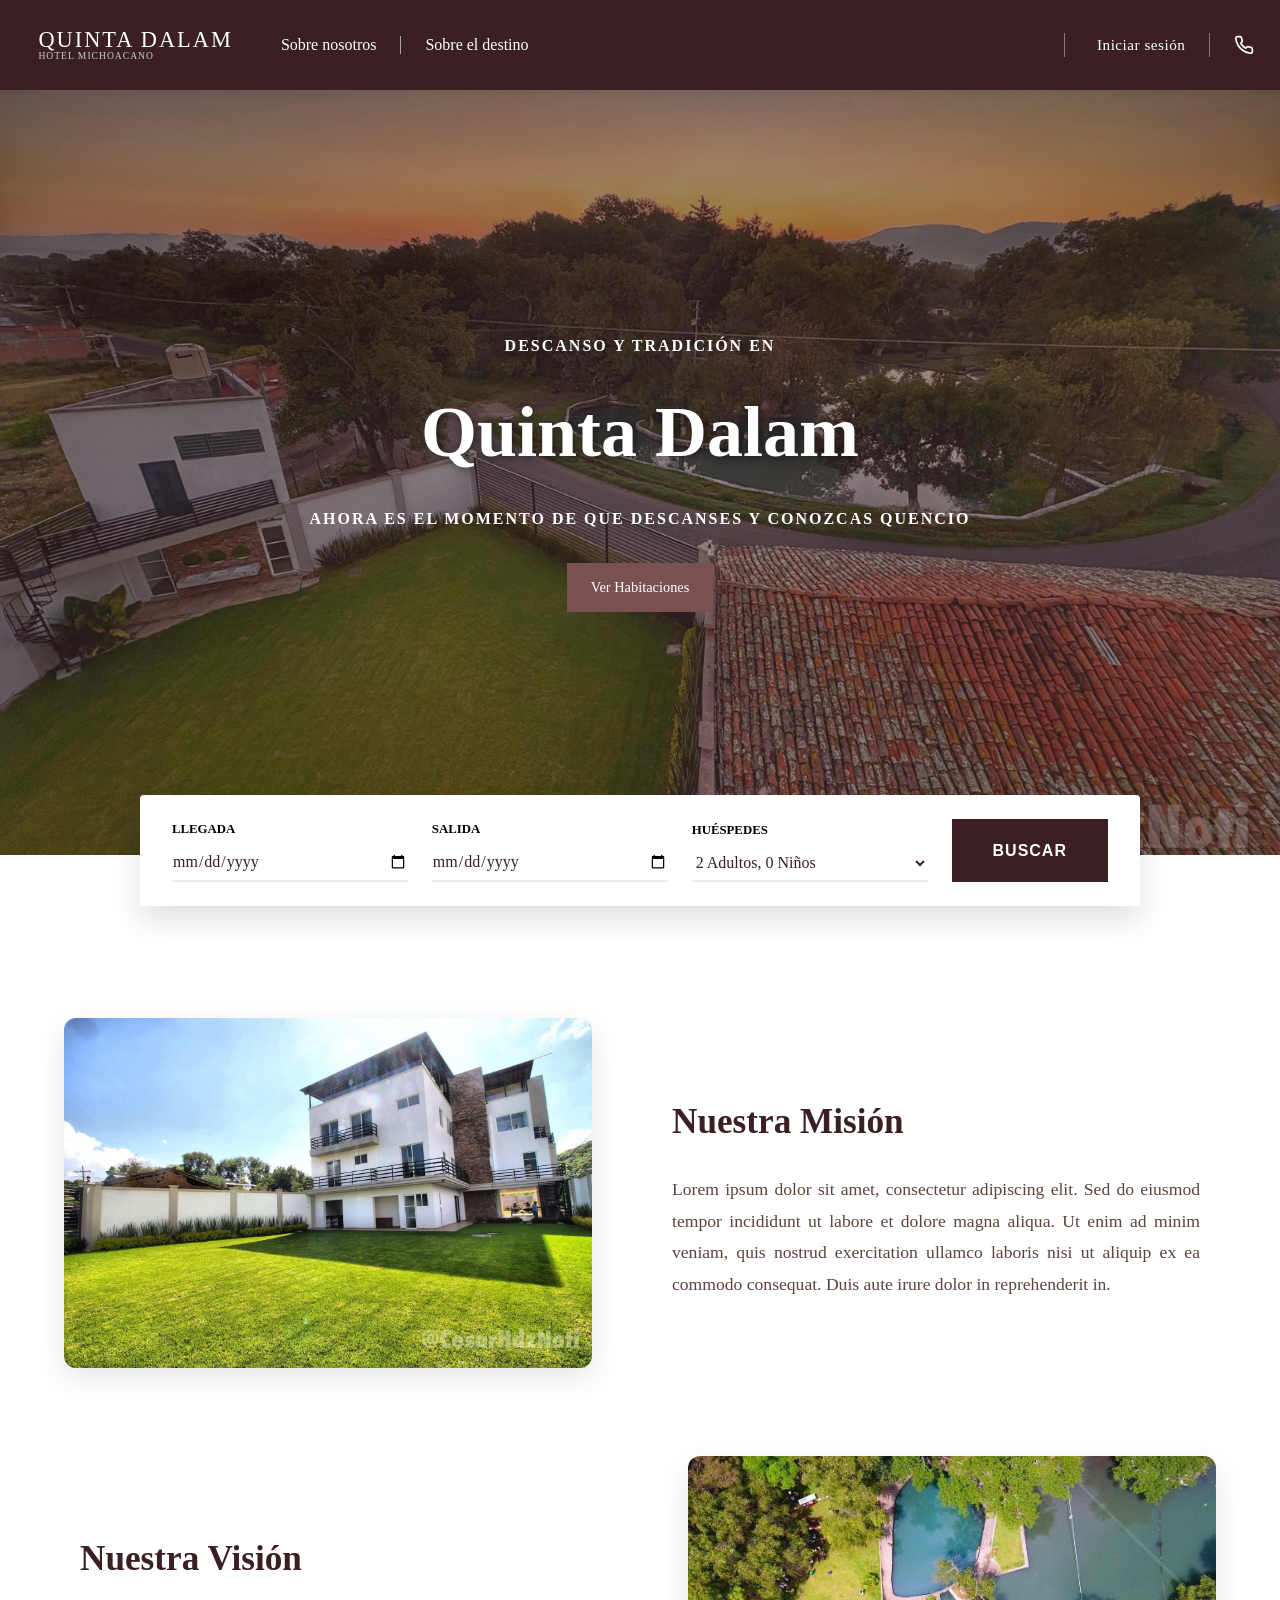
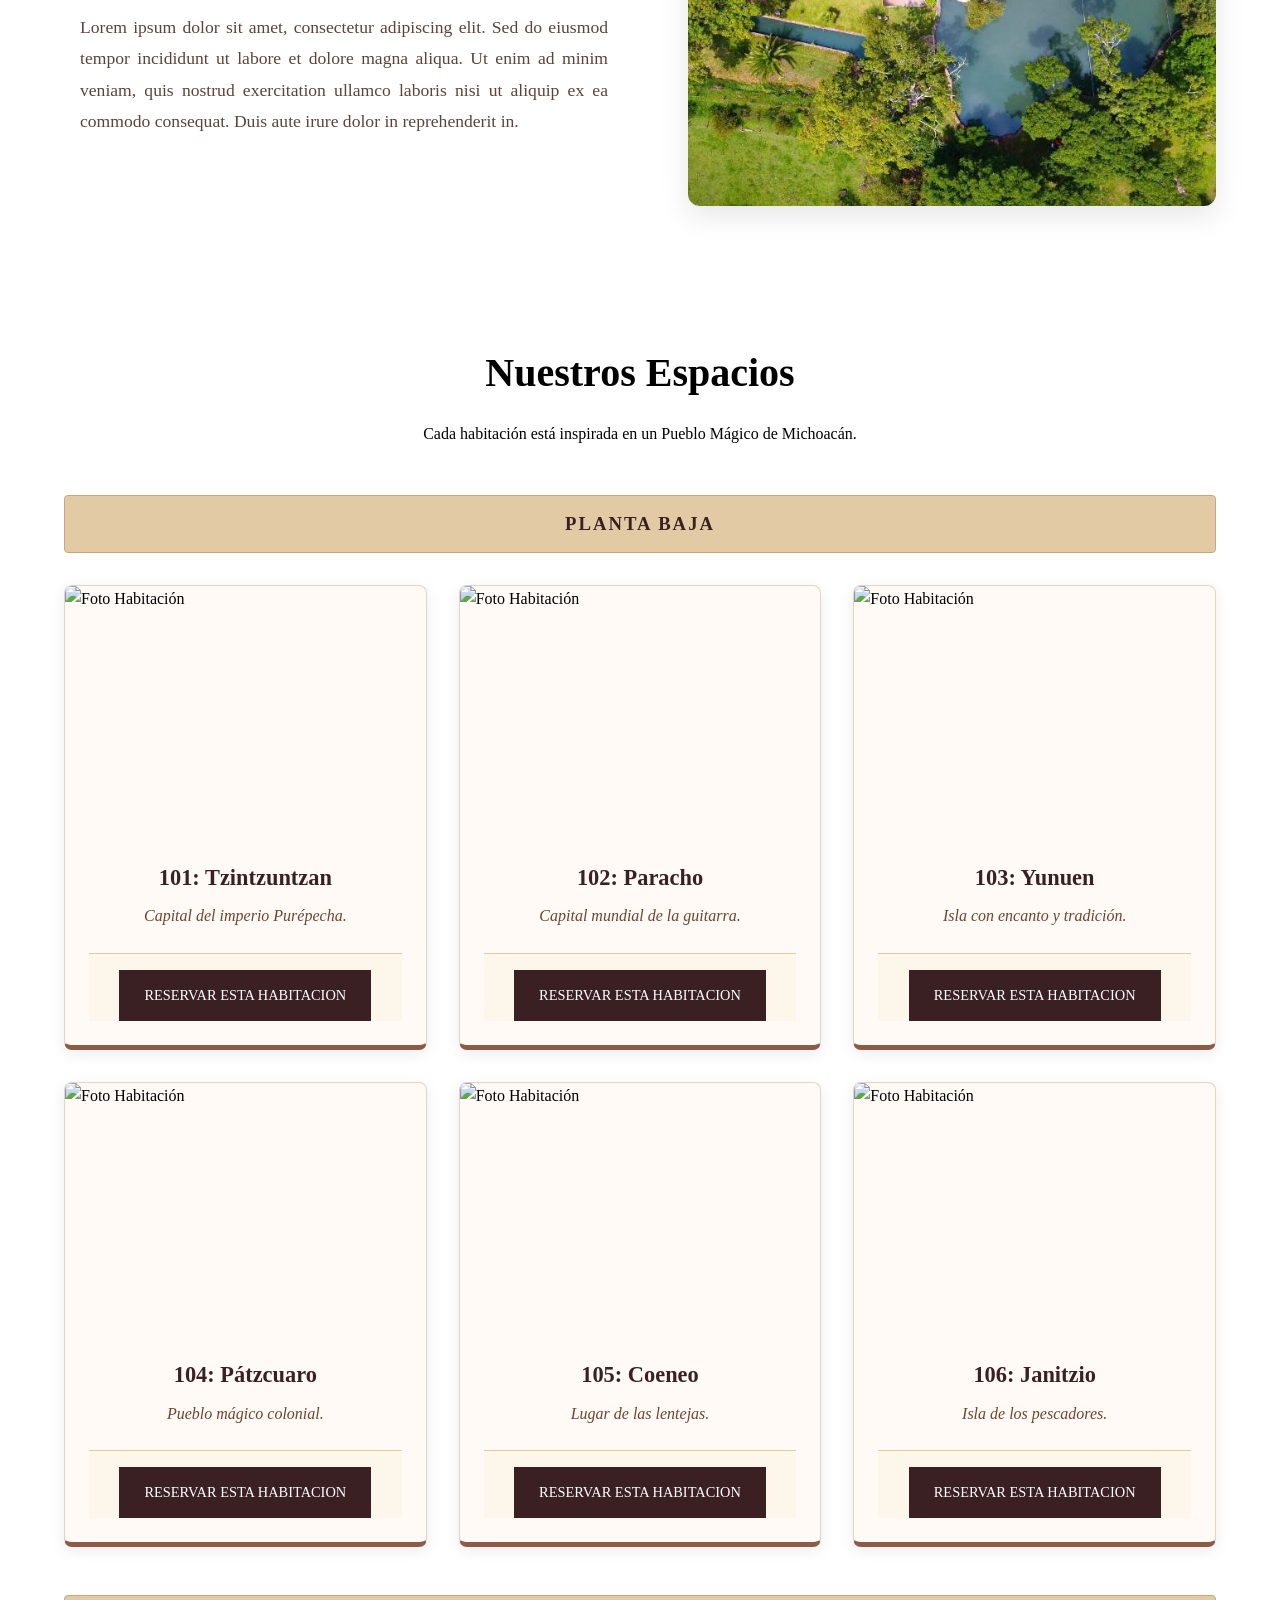
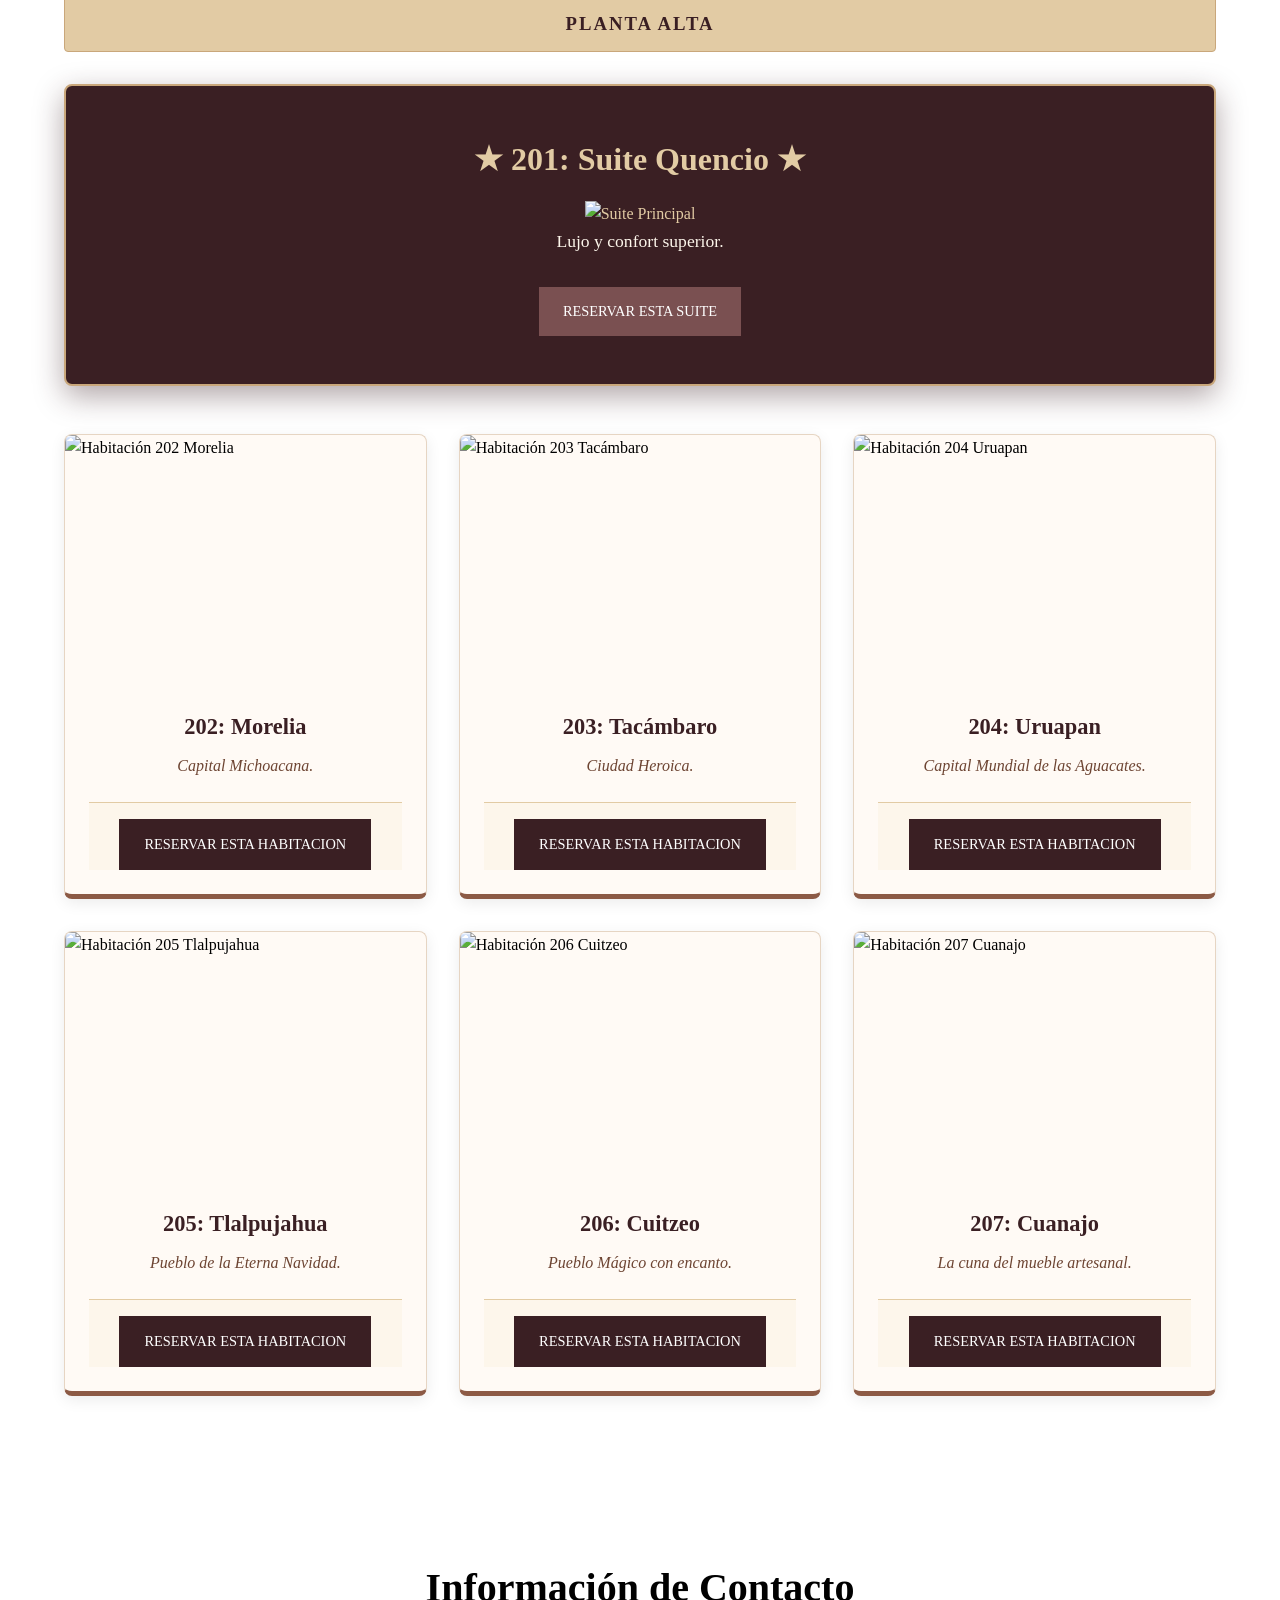
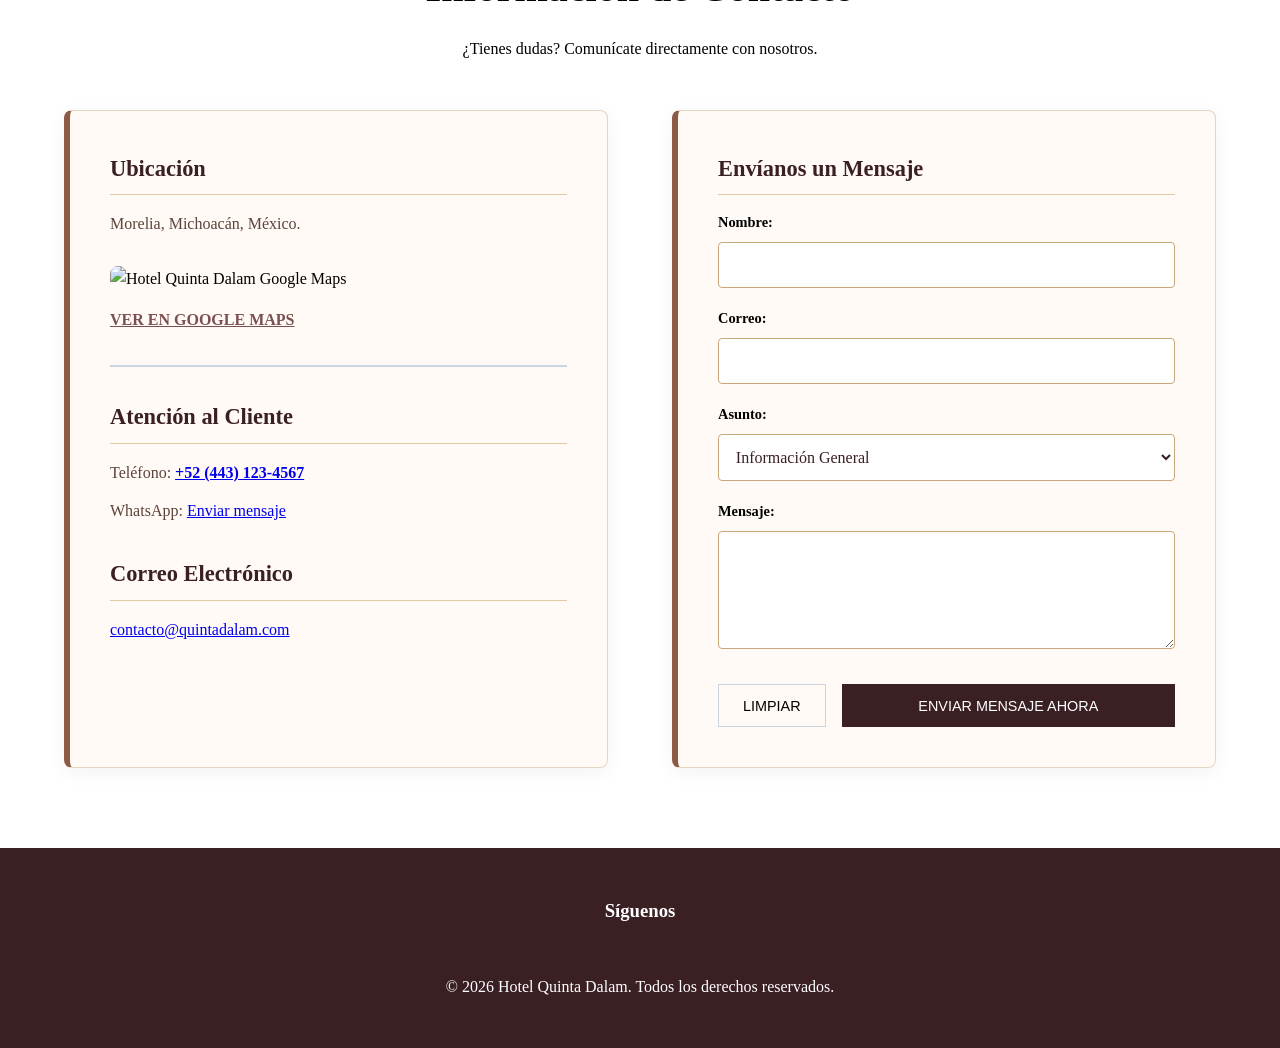
==== index.html @ 3daa8f9a "Push nueva estrucutura para la entrega" ====
<!DOCTYPE html>
<html lang="es">

<head>
    <meta charset="UTF-8">
    <meta name="viewport" content="width=device-width, initial-scale=1.0">
    <script src="https://kit.fontawesome.com/aab6fd71ad.js" crossorigin="anonymous"></script>
    <meta name="description"
        content="Hotel Quinta Dalam - La esencia de Michoacán. Hospédate en habitaciones inspiradas en los Pueblos Mágicos de Michoacán.">
    <title>Hotel Quinta Dalam - Reserva para conocer todo Michoacán en Quencio</title>
    <link rel="icon" href="icons/hotel-solid.png" type="image/png">
    <!-- Arquitectura CSS combinada -->
    <link rel="stylesheet" href="styles/index-styles.css">
</head>

<body>

    <header class="header-nav">
        <nav class="navbar navbar-container navbar-wide">

            <div class="navbar-left">

                <a href="#inicio" class="navbar-brand">
                    <i class="fa-solid fa-hotel"></i>
                    <div class="brand-text-wrapper">
                        <span class="brand-title">QUINTA DALAM</span>
                        <span class="brand-subtitle">HOTEL MICHOACANO</span>
                    </div>
                </a>

                <div class="nav-links-group">
                    <a href="#" class="nav-animado">Sobre nosotros</a>
                    <div class="separator-sm"></div>
                    <a href="#" class="nav-animado">Sobre el destino</a>
                </div>

            </div>

            <div class="navbar-right">
                <div class="navbar-secondary-links">

                    <div class="social-top-nav">
                        <a href="https://wa.me/524431234567" target="_blank" class="icono-animado" title="WhatsApp">
                            <i class="fa-brands fa-whatsapp social-icon-lg"></i>
                        </a>
                        <a href="https://www.facebook.com/profile.php?id=61584681841684" target="_blank"
                            class="icono-animado" title="Facebook">
                            <i class="fa-brands fa-facebook-f social-icon-md"></i>
                        </a>
                        <a href="https://www.tiktok.com/@quintadalam" target="_blank" class="icono-animado"
                            title="TikTok">
                            <i class="fa-brands fa-tiktok social-icon-md"></i>
                        </a>
                    </div>

                    <div class="separator-md"></div>

                    <a href="#login" class="nav-animado login-link-wrapper" title="Iniciar Sesión">
                        <i class="fa-regular fa-user"></i>
                        <span>Iniciar sesión</span>
                    </a>

                    <div class="separator-md"></div>

                    <a href="#contacto" class="nav-animado contact-link-wrapper" title="Ir a Contacto">
                        <svg xmlns="http://www.w3.org/2000/svg" width="20" height="20" viewBox="0 0 24 24" fill="none"
                            stroke="currentColor" stroke-width="2" stroke-linecap="round" stroke-linejoin="round"
                            class="contact-icon">
                            <path
                                d="M22 16.92v3a2 2 0 0 1-2.18 2 19.79 19.79 0 0 1-8.63-3.07 19.5 19.5 0 0 1-6-6 19.79 19.79 0 0 1-3.07-8.67A2 2 0 0 1 4.11 2h3a2 2 0 0 1 2 1.72 12.84 12.84 0 0 0 .7 2.81 2 2 0 0 1-.45 2.11L8.09 9.91a16 16 0 0 0 6 6l1.27-1.27a2 2 0 0 1 2.11-.45 12.84 12.84 0 0 0 2.81.7A2 2 0 0 1 22 16.92z">
                            </path>
                        </svg>
                    </a>
                </div>
            </div>
        </nav>
    </header>

    <main>
        <!-- SECCIÓN: INICIO (Hero e Info) -->
        <section id="inicio" class="hero-section">
            <div class="hero-content">
                <p class="hero-subtitle">Descanso y tradición en </p>
                <h1 class="hero-title">Quinta Dalam</h1>
                <p class="hero-subtitle">AHORA ES EL MOMENTO DE QUE DESCANSES Y CONOZCAS QUENCIO</p>

                <div class="hero-actions">
                    <a href="#habitaciones" class="btn-primary">Ver Habitaciones</a>
                </div>
            </div>

        </section>

        <!-- Barra de Reservas Rápida (Estilo Superpuesto Flotante) -->
        <div class="quick-booking-bar container">
            <form action="reservacion.html" class="quick-booking-form">
                <div class="qb-group qb-date">
                    <label>Llegada</label>
                    <input type="date" required>
                </div>

                <div class="qb-group qb-date">
                    <label>Salida</label>
                    <input type="date" required>
                </div>

                <div class="qb-group">
                    <label>Huéspedes</label>
                    <select name="huespedes" class="qb-select-standard">
                        <option value="1">1 Adulto, 0 Niños</option>
                        <option value="2" selected>2 Adultos, 0 Niños</option>
                        <option value="3">2 Adultos, 2 Niños</option>
                        <option value="4">4 Adultos, 0 Niños</option>
                    </select>
                </div>

                <button type="submit" class="btn-reservar-hero">BUSCAR</button>
            </form>
        </div>


        <section class="about-section container" style="margin-top: 2rem;">
            <!-- Misión: Imagen Izquierda, Texto Derecha -->
            <div class="alternating-row">
                <div class="alt-row-image">
                    <img src="img/frontal-hotel.jpg" alt="Nuestra Misión" title="Imagen de la Misión">
                </div>
                <div class="alt-row-content">
                    <h2 class="alt-title">Nuestra Misión</h2>
                    <p class="alt-text">
                        Lorem ipsum dolor sit amet, consectetur adipiscing elit. Sed do eiusmod tempor incididunt ut
                        labore et dolore magna aliqua. Ut enim ad minim veniam, quis nostrud exercitation ullamco
                        laboris nisi ut aliquip ex ea commodo consequat. Duis aute irure dolor in reprehenderit in.
                    </p>
                </div>
            </div>

            <!-- Visión: Texto Izquierda, Imagen Derecha (manejado por CSS reverse) -->
            <div class="alternating-row reverse">
                <div class="alt-row-image">
                    <img src="img/quencio.jpg" alt="Nuestra Visión" title="Imagen de la Visión">
                </div>
                <div class="alt-row-content">
                    <h2 class="alt-title">Nuestra Visión</h2>
                    <p class="alt-text">
                        Lorem ipsum dolor sit amet, consectetur adipiscing elit. Sed do eiusmod tempor incididunt ut
                        labore et dolore magna aliqua. Ut enim ad minim veniam, quis nostrud exercitation ullamco
                        laboris nisi ut aliquip ex ea commodo consequat. Duis aute irure dolor in reprehenderit in.
                    </p>
                </div>
            </div>
        </section>

        <!-- SECCIÓN: HABITACIONES -->
        <section id="habitaciones" class="rooms-section">
            <div class="container">
                <div class="text-center">
                    <h2 class="section-title">Nuestros Espacios</h2>
                    <p>Cada habitación está inspirada en un Pueblo Mágico de Michoacán.</p>
                </div>

                <div class="floor-title">
                    <h3>PLANTA BAJA</h3>
                </div>

                <div class="rooms-grid">
                    <!-- Room 101 -->
                    <article class="room-card">
                        <img src="img/101_tzintzuntzan.jpg" alt="Foto Habitación" title="Tzintzuntzan Quinta Dalam"
                            class="room-card-image">
                        <div class="room-card-body">
                            <h3 class="room-card-title">101: Tzintzuntzan</h3>
                            <p class="room-card-description">Capital del imperio Purépecha.</p>
                            <div class="room-card-footer">
                                <a href="#reservar" class="btn-secondary">RESERVAR ESTA HABITACION</a>
                            </div>
                        </div>
                    </article>

                    <!-- Room 102 -->
                    <article class="room-card">
                        <img src="img/102_paracho.jpg" alt="Foto Habitación" title="Paracho Quinta Dalam"
                            class="room-card-image">
                        <div class="room-card-body">
                            <h3 class="room-card-title">102: Paracho</h3>
                            <p class="room-card-description">Capital mundial de la guitarra.</p>
                            <div class="room-card-footer">
                                <a href="#reservar" class="btn-secondary">RESERVAR ESTA HABITACION</a>
                            </div>
                        </div>
                    </article>

                    <!-- Room 103 -->
                    <article class="room-card">
                        <img src="img/103_yunuen.jpg" alt="Foto Habitación" title="Yunuen Quinta Dalam"
                            class="room-card-image">
                        <div class="room-card-body">
                            <h3 class="room-card-title">103: Yunuen</h3>
                            <p class="room-card-description">Isla con encanto y tradición.</p>
                            <div class="room-card-footer">
                                <a href="#reservar" class="btn-secondary">RESERVAR ESTA HABITACION</a>
                            </div>
                        </div>
                    </article>

                    <!-- Room 104 -->
                    <article class="room-card">
                        <img src="img/104_patzcuaro.jpg" alt="Foto Habitación" title="Pátzcuaro Quinta Dalam"
                            class="room-card-image">
                        <div class="room-card-body">
                            <h3 class="room-card-title">104: Pátzcuaro</h3>
                            <p class="room-card-description">Pueblo mágico colonial.</p>
                            <div class="room-card-footer">
                                <a href="#reservar" class="btn-secondary">RESERVAR ESTA HABITACION</a>
                            </div>
                        </div>
                    </article>

                    <!-- Room 105 -->
                    <article class="room-card">
                        <img src="img/105_coeneo.jpg" alt="Foto Habitación" title="Coeneo Quinta Dalam"
                            class="room-card-image">
                        <div class="room-card-body">
                            <h3 class="room-card-title">105: Coeneo</h3>
                            <p class="room-card-description">Lugar de las lentejas.</p>
                            <div class="room-card-footer">
                                <a href="#reservar" class="btn-secondary">RESERVAR ESTA HABITACION</a>
                            </div>
                        </div>
                    </article>

                    <!-- Room 106 -->
                    <article class="room-card">
                        <img src="img/106_janitzio.jpg" alt="Foto Habitación" title="Janitzio Quinta Dalam"
                            class="room-card-image">
                        <div class="room-card-body">
                            <h3 class="room-card-title">106: Janitzio</h3>
                            <p class="room-card-description">Isla de los pescadores.</p>
                            <div class="room-card-footer">
                                <a href="#reservar" class="btn-secondary">RESERVAR ESTA HABITACION</a>
                            </div>
                        </div>
                    </article>
                </div>

                <div class="floor-title">
                    <h3>PLANTA ALTA</h3>
                </div>

                <!-- Suite Quencio Special Row -->
                <div class="suite-card">
                    <h3 class="suite-card-title">★ 201: Suite Quencio ★</h3>
                    <img src="img/201_quencio.jpg" alt="Suite Principal" title="Suite Quencio Quinta Dalam"
                        class="suite-card-image">
                    <p class="suite-card-description">Lujo y confort superior.</p>
                    <a href="#reservar" class="btn-primary">RESERVAR ESTA SUITE</a>
                </div>

                <div class="rooms-grid">
                    <!-- Room 202 -->
                    <article class="room-card">
                        <img src="img/202_morelia.jpg" alt="Habitación 202 Morelia" title="Morelia Quinta Dalam"
                            class="room-card-image">
                        <div class="room-card-body">
                            <h3 class="room-card-title">202: Morelia</h3>
                            <p class="room-card-description">Capital Michoacana.</p>
                            <div class="room-card-footer">
                                <a href="#reservar" class="btn-secondary">RESERVAR ESTA HABITACION</a>
                            </div>
                        </div>
                    </article>

                    <!-- Room 203 -->
                    <article class="room-card">
                        <img src="img/203_tacambaro.jpg" alt="Habitación 203 Tacámbaro" title="Tacámbaro Quinta Dalam"
                            class="room-card-image">
                        <div class="room-card-body">
                            <h3 class="room-card-title">203: Tacámbaro</h3>
                            <p class="room-card-description">Ciudad Heroica.</p>
                            <div class="room-card-footer">
                                <a href="#reservar" class="btn-secondary">RESERVAR ESTA HABITACION</a>
                            </div>
                        </div>
                    </article>

                    <!-- Room 204 -->
                    <article class="room-card">
                        <img src="img/204_uruapan.jpg" alt="Habitación 204 Uruapan" title="Uruapan Quinta Dalam"
                            class="room-card-image">
                        <div class="room-card-body">
                            <h3 class="room-card-title">204: Uruapan</h3>
                            <p class="room-card-description">Capital Mundial de las Aguacates.</p>
                            <div class="room-card-footer">
                                <a href="#reservar" class="btn-secondary">RESERVAR ESTA HABITACION</a>
                            </div>
                        </div>
                    </article>

                    <!-- Room 205 -->
                    <article class="room-card">
                        <img src="img/205_tlalpujahua.jpg" alt="Habitación 205 Tlalpujahua"
                            title="Tlalpujahua Quinta Dalam" class="room-card-image">
                        <div class="room-card-body">
                            <h3 class="room-card-title">205: Tlalpujahua</h3>
                            <p class="room-card-description">Pueblo de la Eterna Navidad.</p>
                            <div class="room-card-footer">
                                <a href="#reservar" class="btn-secondary">RESERVAR ESTA HABITACION</a>
                            </div>
                        </div>
                    </article>

                    <!-- Room 206 -->
                    <article class="room-card">
                        <img src="img/206_cuitzeo.jpg" alt="Habitación 206 Cuitzeo" title="Cuitzeo Quinta Dalam"
                            class="room-card-image">
                        <div class="room-card-body">
                            <h3 class="room-card-title">206: Cuitzeo</h3>
                            <p class="room-card-description">Pueblo Mágico con encanto.</p>
                            <div class="room-card-footer">
                                <a href="#reservar" class="btn-secondary">RESERVAR ESTA HABITACION</a>
                            </div>
                        </div>
                    </article>

                    <!-- Room 207 -->
                    <article class="room-card">
                        <img src="img/207_cuanajo.jpg" alt="Habitación 207 Cuanajo" title="Cuanajo Quinta Dalam"
                            class="room-card-image">
                        <div class="room-card-body">
                            <h3 class="room-card-title">207: Cuanajo</h3>
                            <p class="room-card-description">La cuna del mueble artesanal.</p>
                            <div class="room-card-footer">
                                <a href="#reservar" class="btn-secondary">RESERVAR ESTA HABITACION</a>
                            </div>
                        </div>
                    </article>
                </div>
            </div>
        </section>


        <!-- SECCIÓN: CONTACTO -->
        <section id="contacto" class="contact-section">
            <div class="container">
                <div class="text-center">
                    <h2 class="section-title">Información de Contacto</h2>
                    <p>¿Tienes dudas? Comunícate directamente con nosotros.</p>
                </div>

                <div class="contact-grid">
                    <div class="contact-info">
                        <h3 class="contact-subtitle">Ubicación</h3>
                        <p class="contact-detail">Morelia, Michoacán, México.</p>
                        <img src="" alt="Hotel Quinta Dalam Google Maps" title="Hotel Quinta Dalam Google Maps"
                            style="width: 100%; border-radius: 8px; margin: 1rem 0;">
                        <a href="https://www.google.com/maps/place/Hotel+Colonial+Playa+del+carmen/@20.625414,-87.0816557,17z/data=!3m1!4b1!4m9!3m8!1s0x8f4e43006d2a9b4d:0x22ae322a812c2383!5m2!4m1!1i2!8m2!3d20.625409!4d-87.0767848!16s%2Fg%2F11vtbpsmz3?entry=ttu&g_ep=EgoyMDI2MDIwOC4wIKXMDSoASAFQAw%3D%3D"
                            target="_blank" class="link-important"><br>VER EN GOOGLE MAPS</a>

                        <hr style="margin: 2rem 0; border: 1px solid #cbd5e1;">

                        <h3 class="contact-subtitle">Atención al Cliente</h3>
                        <p class="contact-detail">Teléfono: <b><a href="tel:+524431234567">+52 (443) 123-4567</a></b>
                        </p>
                        <p class="contact-detail">WhatsApp: <a href="https://wa.me/524431234567" target="_blank">Enviar
                                mensaje</a></p>

                        <h3 class="contact-subtitle" style="margin-top: 2rem;">Correo Electrónico</h3>
                        <p class="contact-detail"><a href="mailto:contacto@quintadalam.com">contacto@quintadalam.com</a>
                        </p>
                    </div>

                    <div class="contact-form-container">
                        <h3 class="contact-subtitle">Envíanos un Mensaje</h3>
                        <form action="https://formspree.io/f/TU_ID_AQUI" method="POST" class="contact-form">
                            <div class="form-group">
                                <label for="contacto-nombre" class="form-label">Nombre:</label>
                                <input type="text" name="nombre" id="contacto-nombre" class="form-input" required>
                            </div>
                            <div class="form-group">
                                <label for="contacto-email" class="form-label">Correo:</label>
                                <input type="email" name="email" id="contacto-email" class="form-input" required>
                            </div>
                            <div class="form-group">
                                <label for="contacto-asunto" class="form-label">Asunto:</label>
                                <select name="asunto" id="contacto-asunto" class="form-input">
                                    <option value="informacion">Información General</option>
                                    <option value="eventos">Cotización de Eventos</option>
                                    <option value="objetos">Objetos Olvidados</option>
                                    <option value="quejas">Quejas o Sugerencias</option>
                                </select>
                            </div>
                            <div class="form-group">
                                <label for="contacto-mensaje" class="form-label">Mensaje:</label>
                                <textarea name="mensaje" id="contacto-mensaje" rows="5"
                                    class="form-textarea"></textarea>
                            </div>
                            <div class="form-actions" style="display: flex; gap: 1rem; margin-top: 1rem;">
                                <input type="reset" value="LIMPIAR" class="btn-clear">
                                <input type="submit" value="ENVIAR MENSAJE AHORA" class="btn-secondary"
                                    style="flex-grow: 1;">
                            </div>
                        </form>
                    </div>
                </div>
            </div>
        </section>
    </main>

    <!-- FOOTER -->
    <footer class="footer">
        <div class="container text-center">
            <h3 class="footer-heading">Síguenos</h3>
            <div class="social-footer-links">
                <a href="https://www.facebook.com/profile.php?id=61584681841684" target="_blank" class="icono-animado"
                    title="Facebook">
                    <i class="fa-brands fa-facebook-f"></i>
                </a>
                <a href="https://www.instagram.com/quintadalam" target="_blank" class="icono-animado" title="Instagram">
                    <i class="fa-brands fa-instagram"></i>
                </a>
                <a href="https://www.tiktok.com/@quintadalam" target="_blank" class="icono-animado" title="TikTok">
                    <i class="fa-brands fa-tiktok"></i>
                </a>
            </div>
            <p class="footer-text">© 2026 Hotel Quinta Dalam. Todos los derechos reservados.</p>
        </div>
    </footer>
</body>

</html>
---- styles/index-styles.css ----
:root {
    --color-brand: #3A1F23;
    /* Azul oscuro Iberostar (Logo y Textos primarios) */
    --color-secondary: #7A5051;
    /* Verde agua/turquesa (Botones y acentos) */
    --color-dark: #000000;
    /* Gris oscuro para textos normales */
    --bg-light: #FFFFFF;
    /* Gris muy claro para fondos */
    --bg-dark: #3A1F23;
    /* Footer */
    --white: #FFFFFF;
    --nav-height: 100px;
}

* {
    margin: 0;
    padding: 0;
    box-sizing: border-box;
}

html {
    scroll-behavior: smooth;
    scroll-padding-top: var(--nav-height);
}

body {
    font-family: 'Times New Roman', Times, serif;
    background-color: var(--bg-light);
    color: var(--color-dark);
    line-height: 1.6;
}

.container {
    width: 90%;
    max-width: 1200px;
    margin: 0 auto;
}

.text-center {
    text-align: center;
}

.section-title {
    text-align: center;
    font-size: 2.5rem;
    margin-bottom: 1rem;
    color: var(--color-dark);
}

.text-white {
    color: var(--white);
}

.link-important {
    color: var(--color-secondary);
    font-weight: bold;
    text-decoration: underline;
}

/* =========================================
   ESTILOS DEL HEADER Y NAVEGACIÓN
   ========================================= */

.header-nav {
    position: sticky;
    top: 0;
    z-index: 1000;
    background-color: var(--color-brand);
    height: 90px;
    box-shadow: 0 2px 10px rgba(0, 0, 0, 0.05);
    display: flex;
    align-items: center;
}

/* --- Animaciones Generales --- */
.nav-animado,
.icono-animado {
    transition: all 0.3s ease;
    color: var(--white);
    text-decoration: none;
    font-weight: 500;
}

.nav-animado:hover,
.icono-animado:hover {
    color: #f59e0b !important;
    /* Color dorado/ámbar */
}

.nav-animado:hover {
    transform: translateY(-2px);
}

.icono-animado {
    display: inline-block;
}

.icono-animado:hover {
    transform: scale(1.25);
}

.icono-animado:active {
    transform: scale(0.9);
}

/* --- Estructura Layout (Flexbox) --- */
.navbar-container {
    display: flex;
    justify-content: space-between;
    align-items: center;
    width: 100%;
}

.navbar-wide {
    width: 96%;
    /* Para evitar que llegue a tocar matemáticamente los bordes en monitores gigantes */
    max-width: none;
    margin: 0 auto;
}

.navbar-left {
    display: flex;
    align-items: center;
    gap: 3rem;
}

.navbar-brand {
    text-decoration: none;
    color: var(--white);
    display: flex;
    align-items: center;
    gap: 0.8rem;
}

.brand-text-wrapper {
    display: flex;
    flex-direction: column;
    line-height: 1;
}

.brand-title {
    font-weight: 400;
    font-size: 1.4rem;
    letter-spacing: 2px;
}

.brand-subtitle {
    font-size: 0.6rem;
    letter-spacing: 1px;
    color: #ccc;
}

.nav-links-group {
    display: flex;
    align-items: center;
    gap: 1.5rem;
}

.navbar-right {
    display: flex;
    justify-content: flex-end;
}

.navbar-secondary-links {
    display: flex;
    align-items: center;
    gap: 1.5rem;
}

.social-top-nav {
    display: flex;
    gap: 1rem;
    align-items: center;
}

/* --- Utilidades y Separadores --- */
.separator-sm {
    width: 1px;
    height: 18px;
    background-color: rgba(255, 255, 255, 0.6);
}

.separator-md {
    width: 1px;
    height: 24px;
    background-color: rgba(255, 255, 255, 0.4);
}

.social-icon-lg {
    font-size: 1.2rem;
}

.social-icon-md {
    font-size: 1.1rem;
}

.contact-link-wrapper,
.login-link-wrapper {
    display: flex;
    align-items: center;
    gap: 0.5rem;
}

.login-link-wrapper {
    font-size: 0.95rem;
    /* Ajuste sutil de tamaño para login */
    letter-spacing: 0.5px;
}

/* Menú Hamburguesa estático */
.menu-toggle {
    background: none;
    border: none;
    cursor: pointer;
    display: flex;
    flex-direction: column;
    gap: 6px;
    padding: 5px;
}

.menu-toggle span {
    display: block;
    width: 30px;
    height: 2px;
    background-color: #333;
    transition: 0.3s;
}

.menu-toggle:hover span {
    background-color: #7A5051;
}

section {
    padding: 5rem 0;
}

.rooms-grid {
    display: grid;
    grid-template-columns: repeat(auto-fit, minmax(300px, 1fr));
    gap: 2rem;
}

.contact-grid {
    display: grid;
    grid-template-columns: 1fr 1fr;
    gap: 4rem;
    margin-top: 3rem;
}

.booking-section {
    background-color: var(--color-brand);
    padding: 5rem 0;
}

.booking-container {
    max-width: 900px;
}

.footer {
    background-color: var(--bg-dark);
    color: var(--white);
    padding: 3rem 0;
}

/* Responsividad */
@media (max-width: 768px) {
    .contact-grid {
        grid-template-columns: 1fr;
    }

    .navbar-menu {
        display: none;
        /* En un futuro SPA se hace menú hamburguesa */
    }
}

/* =========================================
   ESTILOS DEL FOOTER Y REDES SOCIALES
   ========================================= */
.footer-heading {
    margin-bottom: 1rem;
}

.social-footer-links {
    display: flex;
    justify-content: center;
    gap: 1.5rem;
    margin-bottom: 2rem;
}

.social-footer-links a {
    font-size: 2rem;
    /* Hace los iconos más grandes */
    color: var(--white);
    /* Toma el color blanco definido en tu :root */
    text-decoration: none;
}

/* El efecto hover se hereda de la clase .icono-animado que ya tienes, 
   pero si quieres asegurar que cambien de color al pasar el mouse: */
.social-footer-links a:hover i {
    color: #f59e0b;
    /* Color dorado al pasar el mouse */
}

/* Botones */
.btn-primary,
.btn-secondary,
.btn-clear {
    display: inline-block;
    padding: 0.8rem 1.5rem;
    text-decoration: none;
    font-weight: 500;
    text-align: center;
    border: none;
    cursor: pointer;
    transition: all 0.3s ease;
    font-size: 0.9rem;
}

.btn-primary {
    background-color: #7A5051;
    /* Verde turquesa */
    color: var(--white);
}

.btn-primary:hover {
    background-color: #000000;
}

.btn-secondary {
    background-color: #003264;
    /* Azul oscuro corporativo */
    color: var(--white);
}

.btn-secondary:hover {
    background-color: #002244;
}

.btn-clear {
    background-color: transparent;
    border: 1px solid #cbd5e1;
    color: var(--color-dark);
}

.btn-clear:hover {
    background-color: #f1f5f9;
}

/* Hero */
.hero-section {
    position: relative;
    min-height: 85vh;
    display: flex;
    align-items: center;
    justify-content: center;
    background-image: linear-gradient(rgba(58, 31, 35, 0.5), rgba(58, 31, 35, 0.5)), url('../img/NAV.jpg');
    background-size: cover;
    background-position: center;
    text-align: center;
    color: var(--white);
    padding: 0;
    /* Hero llega hasta el fondo, no necesita margin inferior especial. La barra flotará encima. */
}

.hero-content {
    max-width: 900px;
    padding: 2rem;
    z-index: 10;
}

.hero-title {
    font-family: 'Georgia', serif;
    /* Estilo serif similar a la imagen */
    font-size: 4.5rem;
    margin: 1rem 0;
    font-weight: normal;
}

.hero-subtitle {
    font-size: 1rem;
    letter-spacing: 2px;
    text-transform: uppercase;
    font-weight: bold;
}

.hero-actions {
    display: flex;
    gap: 1rem;
    justify-content: center;
    margin-top: 2rem;
}

/* =========================================
   BARRA DE RESERVAS ESTILO PALLADIUM
   ========================================= */

.booking-bar-wrapper {
    background-color: var(--bg-light);
    /* Utiliza el fondo gris claro / arena de la página */
    padding: 3rem 0;
    border-top: 1px solid var(--color-dark);
    border-bottom: 1px solid var(--color-brand);
}

.quick-booking-bar {
    background-color: var(--white);
    padding: 1.5rem 2rem;
    border-radius: 4px;
    border: none;
    box-shadow: 0 15px 30px rgba(0, 0, 0, 0.12);
    /* Sombra pronunciada en la parte inferior (bottom) */
    width: 90%;
    max-width: 1000px;
    /* Un poco más compacta */
    margin: -60px auto 4rem auto;
    /* Sube -60px sobre el hero, margen abajo de 4rem para respirar */
    position: relative;
    z-index: 20;
}

.quick-booking-form {
    display: grid;
    grid-template-columns: 1fr 1fr 1fr auto;
    gap: 1.5rem;
    align-items: flex-end;
}

.qb-group {
    display: flex;
    flex-direction: column;
    text-align: left;
}

.qb-group label {
    font-size: 0.8rem;
    text-transform: uppercase;
    color: var(--color-dark);
    font-weight: bold;
    margin-bottom: 0.3rem;
}

.qb-group input,
.qb-select-standard {
    padding: 0.5rem 0;
    border: none;
    border-bottom: 2px solid #eaeaea;
    /* Línea de base limpia estilo Palladium */
    border-radius: 0;
    font-size: 1rem;
    font-weight: 500;
    font-family: inherit;
    background-color: transparent;
    color: var(--color-brand);
    transition: border-bottom 0.3s ease;
}

.qb-group input:focus,
.qb-select-standard:focus {
    outline: none;
    border-bottom: 2px solid var(--color-brand);
}

.qb-select-standard {
    cursor: pointer;
    width: 100%;
}

.btn-reservar-hero {
    background-color: #7d6b38;
    /* Color similar al botón de la imagen (dorado/oliva oscuro) */
    color: white;
    padding: 1.2rem 2.5rem;
    border: none;
    border-radius: 2px;
    font-weight: bold;
    font-size: 1rem;
    text-transform: uppercase;
    cursor: pointer;
    transition: background-color 0.2s ease;
    height: 100%;
}

.btn-reservar-hero:hover {
    background-color: #5c4e27;
}

@media (max-width: 900px) {
    .quick-booking-bar {
        margin-top: -30px;
    }
}

@media (max-width: 768px) {
    .quick-booking-form {
        grid-template-columns: 1fr;
        gap: 1rem;
    }
}

.hero-title {
    font-size: 4.5rem;
    font-weight: 900;
    text-shadow: 2px 2px 10px rgba(0, 0, 0, 0.5);
    /* Sombra suave para que resalte más contra el fondo */
    margin: 1rem 0;
}

/* =========================================
   SECCIÓN MISIÓN Y VISIÓN (Intercalada)
   ========================================= */
.about-section {
    padding: 3rem 0;
}

.alternating-row {
    display: flex;
    align-items: center;
    gap: 4rem;
    margin-bottom: 5rem;
}

.alternating-row:last-child {
    margin-bottom: 0;
}

.alternating-row.reverse {
    flex-direction: row-reverse;
}

.alt-row-image {
    flex: 1;
}

.alt-row-image img {
    width: 100%;
    height: 350px;
    /* Asegura un formato horizontal/rectangular amplio */
    object-fit: cover;
    border-radius: 12px;
    box-shadow: 0 10px 30px rgba(0, 0, 0, 0.1);
}

.alt-row-content {
    flex: 1;
    padding: 1rem;
}

.alt-title {
    font-family: 'Georgia', serif;
    font-size: 2.2rem;
    color: var(--color-brand);
    margin-bottom: 1.5rem;
    font-weight: bold;
}

.alt-text {
    font-size: 1.1rem;
    color: #5c433b;
    line-height: 1.8;
    text-align: justify;
}

@media (max-width: 900px) {

    .alternating-row,
    .alternating-row.reverse {
        flex-direction: column;
        gap: 2rem;
        margin-bottom: 4rem;
    }

    .alt-row-image img {
        height: 250px;
    }

    .alt-row-content {
        padding: 0;
    }
}

/* Habitaciones estilo hacienda */
.floor-title {
    background-color: #e2cba4;
    /* Arena colonial */
    color: #3A1F23;
    padding: 0.8rem;
    text-align: center;
    border-radius: 4px;
    margin: 3rem 0 2rem 0;
    border: 1px solid #c9a77b;
    font-family: 'Georgia', serif;
    letter-spacing: 2px;
}

.room-card {
    background-color: #fffaf5;
    /* Blanco cálido */
    border-radius: 8px;
    overflow: hidden;
    box-shadow: 0 4px 15px rgba(0, 0, 0, 0.08);
    display: flex;
    flex-direction: column;
    border: 1px solid #e6d5c3;
    border-bottom: 5px solid #8c5a45;
    /* Detalle terracota */
}

.room-card-image {
    width: 100%;
    height: 250px;
    object-fit: cover;
}

.room-card-body {
    padding: 1.5rem;
    display: flex;
    flex-direction: column;
    flex-grow: 1;
    text-align: center;
}

.room-card-title {
    font-family: 'Georgia', serif;
    font-size: 1.4rem;
    color: #3A1F23;
    margin-bottom: 0.5rem;
}

.room-card-description {
    color: #6d4432;
    margin-bottom: 1.5rem;
    flex-grow: 1;
    font-style: italic;
}

.room-card-footer {
    display: flex;
    justify-content: center;
    border-top: 1px solid #e2cba4;
    padding-top: 1rem;
    background-color: #fdf6eb;
}

/* Rediseño del botón secundario para que combine */
.btn-secondary {
    background-color: #3A1F23;
    /* Madera oscura */
    color: var(--white);
    border: 1px solid #3A1F23;
}

.btn-secondary:hover {
    background-color: #8c5a45;
    /* Terracota al pasar el mouse */
}

/* Suite Destacada estilo Premium Colonial */
.suite-card {
    background-color: #3A1F23;
    /* Fondo oscuro elegante */
    color: #e2cba4;
    /* Letras doradas/arena */
    border: 2px solid #c9a77b;
    border-radius: 8px;
    padding: 3rem 2rem;
    text-align: center;
    margin-bottom: 3rem;
    box-shadow: 0 10px 30px rgba(58, 31, 35, 0.4);
}

.suite-card-title {
    font-family: 'Georgia', serif;
    font-size: 2rem;
    color: #e2cba4;
    margin-bottom: 1rem;
}

.suite-card-description {
    color: #fdf6eb;
    font-size: 1.1rem;
    margin-bottom: 2rem;
}

/* Formularios */
.form-fieldset {
    border: 1px solid #cbd5e1;
    border-radius: 8px;
    padding: 1.5rem;
    margin-bottom: 1.5rem;
    background-color: var(--white);
}

.form-legend {
    font-weight: bold;
    color: var(--color-brand);
    padding: 0 0.5rem;
}

.form-grid {
    display: grid;
    grid-template-columns: 1fr 1fr;
    gap: 1.5rem;
}

/* =========================================
   NUEVA BARRA DE RESERVAS RÁPIDA (Hero)
   ========================================= */

/* Efectos hover para los inputs */
.qb-group input {
    transition: all 0.3s ease;
    cursor: pointer;
}

.qb-group input:hover,
.guests-display:hover {
    border-color: #8c5a45;
    box-shadow: 0 0 8px rgba(140, 90, 69, 0.2);
}

/* El botón principal de RESERVAR (Sustituye al azul) en otras secciones si aplica, pero ahora es global flat */
.btn-reservar-hero {
    background-color: var(--color-brand);
    color: white;
    padding: 1rem 2.5rem;
    border: 1px solid var(--color-brand);
    border-radius: 0;
    font-weight: bold;
    font-size: 1rem;
    letter-spacing: 1px;
    cursor: pointer;
    transition: background-color 0.2s ease, color 0.2s ease;
    height: 100%;
}

.btn-reservar-hero:hover {
    background-color: var(--white);
    color: var(--color-brand);
}

/* --- Desplegable de Huéspedes --- */
.qb-guests-group {
    position: relative;
}

.guests-display {
    padding: 0.8rem;
    border: 1px solid #cbd5e1;
    border-radius: 4px;
    font-size: 1rem;
    background-color: white;
    cursor: pointer;
    display: flex;
    align-items: center;
    gap: 0.5rem;
    color: var(--color-dark);
}

.guests-dropdown {
    position: absolute;
    top: 100%;
    left: 0;
    width: 250px;
    background: white;
    border: 1px solid #ddd;
    border-radius: 8px;
    padding: 1.5rem;
    box-shadow: 0 10px 25px rgba(0, 0, 0, 0.15);
    z-index: 100;
    margin-top: 10px;
    opacity: 0;
    visibility: hidden;
    transform: translateY(-10px);
    transition: all 0.3s ease;
}

.guests-dropdown.active {
    opacity: 1;
    visibility: visible;
    transform: translateY(0);
}

.guest-counter-row {
    display: flex;
    justify-content: space-between;
    align-items: center;
}

.guest-controls {
    display: flex;
    align-items: center;
    gap: 1rem;
}

.btn-circle {
    width: 32px;
    height: 32px;
    border-radius: 50%;
    border: 1px solid #8c5a45;
    /* Color colonial terracota */
    background: white;
    color: #8c5a45;
    font-size: 1.2rem;
    cursor: pointer;
    display: flex;
    justify-content: center;
    align-items: center;
    transition: 0.2s;
}

.btn-circle:hover {
    background: #fdf8f5;
    /* Fondo claro al pasar el mouse */
}

.btn-confirm-guests {
    width: 100%;
    background-color: #8c5a45;
    /* Color colonial terracota */
    color: white;
    border: none;
    padding: 0.8rem;
    border-radius: 4px;
    margin-top: 1.5rem;
    cursor: pointer;
    font-weight: bold;
    transition: 0.3s;
}

.btn-confirm-guests:hover {
    background-color: #6d4432;
    /* Tono más oscuro al pasar el mouse */
}


/* =========================================
   PÁGINA DE RESULTADOS (ESTILO STARAGENTS)
   ========================================= */

/* Fondo específico para esta página para que resalten las tarjetas blancas */
.bg-resultados {
    background-color: #f5f5f5;
}

/* --- Barra de Resumen Superior --- */
.search-summary-bar {
    background: white;
    padding: 1.5rem 0;
    border-bottom: 1px solid #ddd;
    margin-bottom: 2rem;
}

.summary-grid {
    display: flex;
    justify-content: space-between;
    align-items: center;
    flex-wrap: wrap;
    /* Para que no se rompa en pantallas pequeñas */
    gap: 1rem;
}

.summary-item {
    display: flex;
    flex-direction: column;
}

.summary-item small {
    color: #666;
    font-size: 0.8rem;
    letter-spacing: 1px;
}

/* --- Layout Principal de Resultados --- */
.results-layout {
    display: grid;
    grid-template-columns: 2fr 1fr;
    /* Columna izq (2/3) y der (1/3) */
    gap: 2rem;
    align-items: start;
    margin-bottom: 5rem;
}

.results-title {
    margin-bottom: 1.5rem;
    color: var(--color-brand);
}

/* --- Tarjetas de Habitación (Columna Izquierda) --- */
.room-result-card {
    background: white;
    border-radius: 8px;
    display: flex;
    margin-bottom: 1.5rem;
    box-shadow: 0 4px 10px rgba(0, 0, 0, 0.05);
    overflow: hidden;
    border-left: 5px solid #8c5a45;
    /* Detalle terracota a la izquierda */
}

.room-result-img {
    width: 280px;
    min-height: 200px;
    object-fit: cover;
}

.room-result-info {
    padding: 1.5rem;
    flex-grow: 1;
    display: flex;
    flex-direction: column;
    justify-content: space-between;
}

.room-info-top h3 {
    color: #8c5a45;
    margin-bottom: 0.5rem;
}

.room-info-top p {
    color: #666;
    font-size: 0.95rem;
    margin-bottom: 1rem;
}

.room-info-bottom {
    display: flex;
    justify-content: space-between;
    align-items: flex-end;
    margin-top: 1.5rem;
}

.price-old {
    text-decoration: line-through;
    color: #999;
}

.price-text {
    font-size: 1.8rem;
    font-weight: bold;
    color: var(--color-brand);
}

.price-suffix {
    color: #666;
}

/* Botones de seleccionar */
.btn-select-room {
    background: white;
    border: 1px solid #458277;
    /* Verde teal */
    color: #458277;
    padding: 0.8rem 2rem;
    border-radius: 4px;
    cursor: pointer;
    font-weight: bold;
    transition: all 0.3s ease;
}

.btn-select-room:hover {
    background: #458277;
    color: white;
}

.btn-modificar {
    padding: 0.5rem 1rem;
}

/* --- Carrito Fijo (Columna Derecha) --- */
.sticky-cart {
    background: white;
    padding: 1.5rem;
    border-radius: 8px;
    box-shadow: 0 4px 15px rgba(0, 0, 0, 0.1);
    position: sticky;
    top: 110px;
    /* Hace que el carrito baje contigo cuando haces scroll */
}

.cart-title {
    margin-bottom: 1rem;
    border-bottom: 1px solid #ddd;
    padding-bottom: 0.5rem;
    color: var(--color-brand);
}

.cart-dates,
.cart-guests {
    color: #666;
    font-size: 0.95rem;
    margin-bottom: 0.5rem;
}

.cart-room-status {
    display: flex;
    justify-content: space-between;
    color: #aaa;
    margin-bottom: 1rem;
    margin-top: 1rem;
}

.status-pending {
    color: #458277;
    font-style: italic;
}

.cart-total-box {
    display: flex;
    justify-content: space-between;
    align-items: center;
    margin-bottom: 1.5rem;
    border-top: 1px solid #ddd;
    padding-top: 1rem;
}

.total-price-text {
    font-size: 1.5rem;
    color: var(--color-brand);
}

.btn-continue-disabled {
    width: 100%;
    background: #ccc;
    border: none;
    padding: 1rem;
    border-radius: 4px;
    color: white;
    font-weight: bold;
    cursor: not-allowed;
}

.cart-taxes-note {
    font-size: 0.8rem;
    color: #999;
    text-align: center;
    margin-top: 1rem;
}

/* --- Responsividad para móviles --- */
@media (max-width: 900px) {
    .results-layout {
        grid-template-columns: 1fr;
        /* Una sola columna en celulares */
    }

    .room-result-card {
        flex-direction: column;
    }

    .room-result-img {
        width: 100%;
        height: 200px;
    }

    .sticky-cart {
        position: static;
        /* Quita el efecto pegajoso en móviles */
    }
}

.btn-confirm-guests:hover {
    background-color: #35665d;
}

.form-grid {
    grid-template-columns: 1fr;
}

.form-group {
    display: flex;
    flex-direction: column;
    gap: 0.5rem;
}

.form-label {
    font-weight: 600;
    color: var(--color-dark);
    font-size: 0.9rem;
}

.form-input,
.form-textarea {
    padding: 0.8rem;
    border: 1px solid #cbd5e1;
    border-radius: 4px;
    font-family: inherit;
    font-size: 1rem;
    width: 100%;
}

.form-input:focus,
.form-textarea:focus {
    outline: none;
    border-color: var(--color-brand);
}

/* Contacto estilo rústico */
.contact-info,
.contact-form-container {
    background: #fffaf5;
    /* Blanco colonial */
    padding: 2.5rem;
    border-radius: 8px;
    border: 1px solid #e6d5c3;
    border-left: 6px solid #8c5a45;
    /* Línea gruesa de barro/terracota a la izquierda */
    box-shadow: 0 5px 20px rgba(0, 0, 0, 0.05);
}

.contact-subtitle {
    font-family: 'Georgia', serif;
    font-size: 1.4rem;
    color: #3A1F23;
    margin-bottom: 1rem;
    border-bottom: 1px solid #e2cba4;
    padding-bottom: 0.5rem;
}

.contact-detail {
    color: #5c433b;
    margin-bottom: 0.8rem;
}

/* Estilo para los campos del formulario de contacto */
.contact-form {
    display: flex;
    flex-direction: column;
    gap: 1.2rem;
}

.form-input,
.form-textarea {
    background-color: white;
    border: 1px solid #c9a77b;
    /* Borde color arena/madera clara */
    color: #3A1F23;
}

.form-input:focus,
.form-textarea:focus {
    outline: none;
    border-color: #8c5a45;
    box-shadow: 0 0 8px rgba(140, 90, 69, 0.2);
}
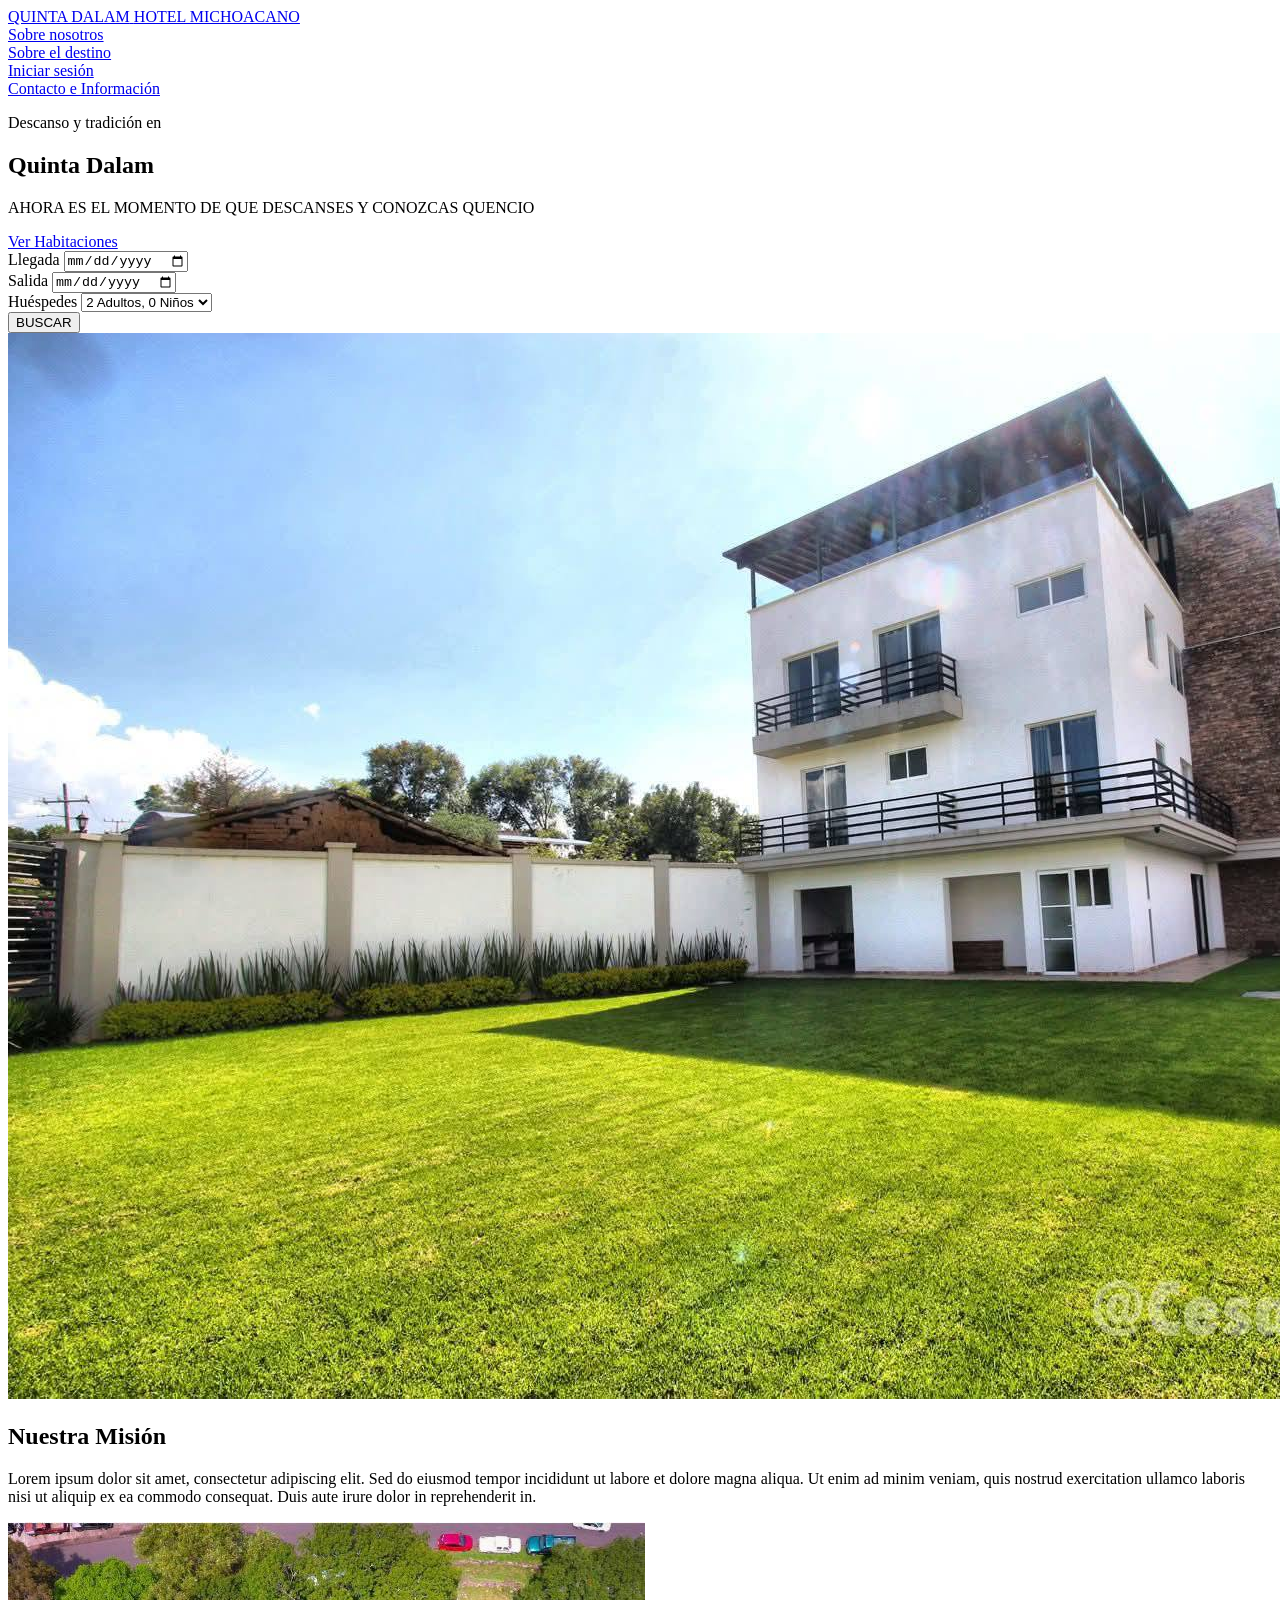
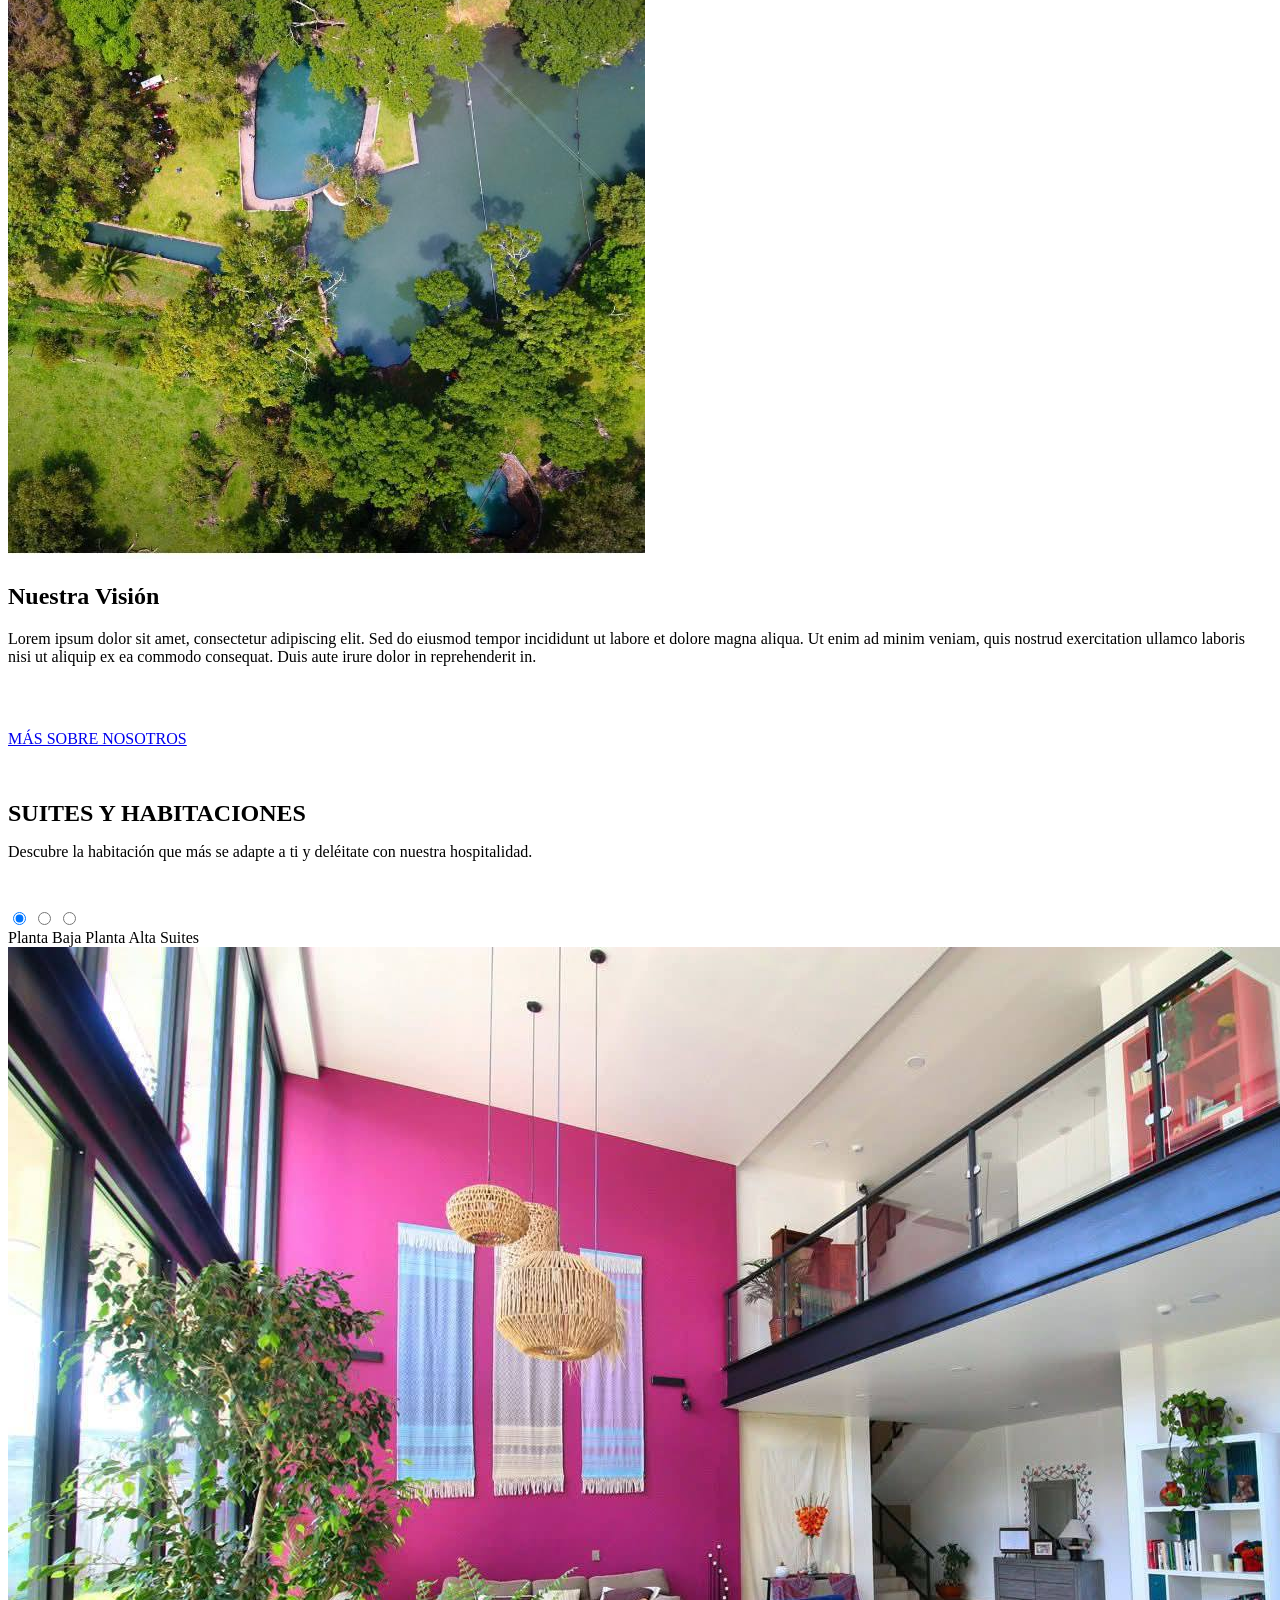
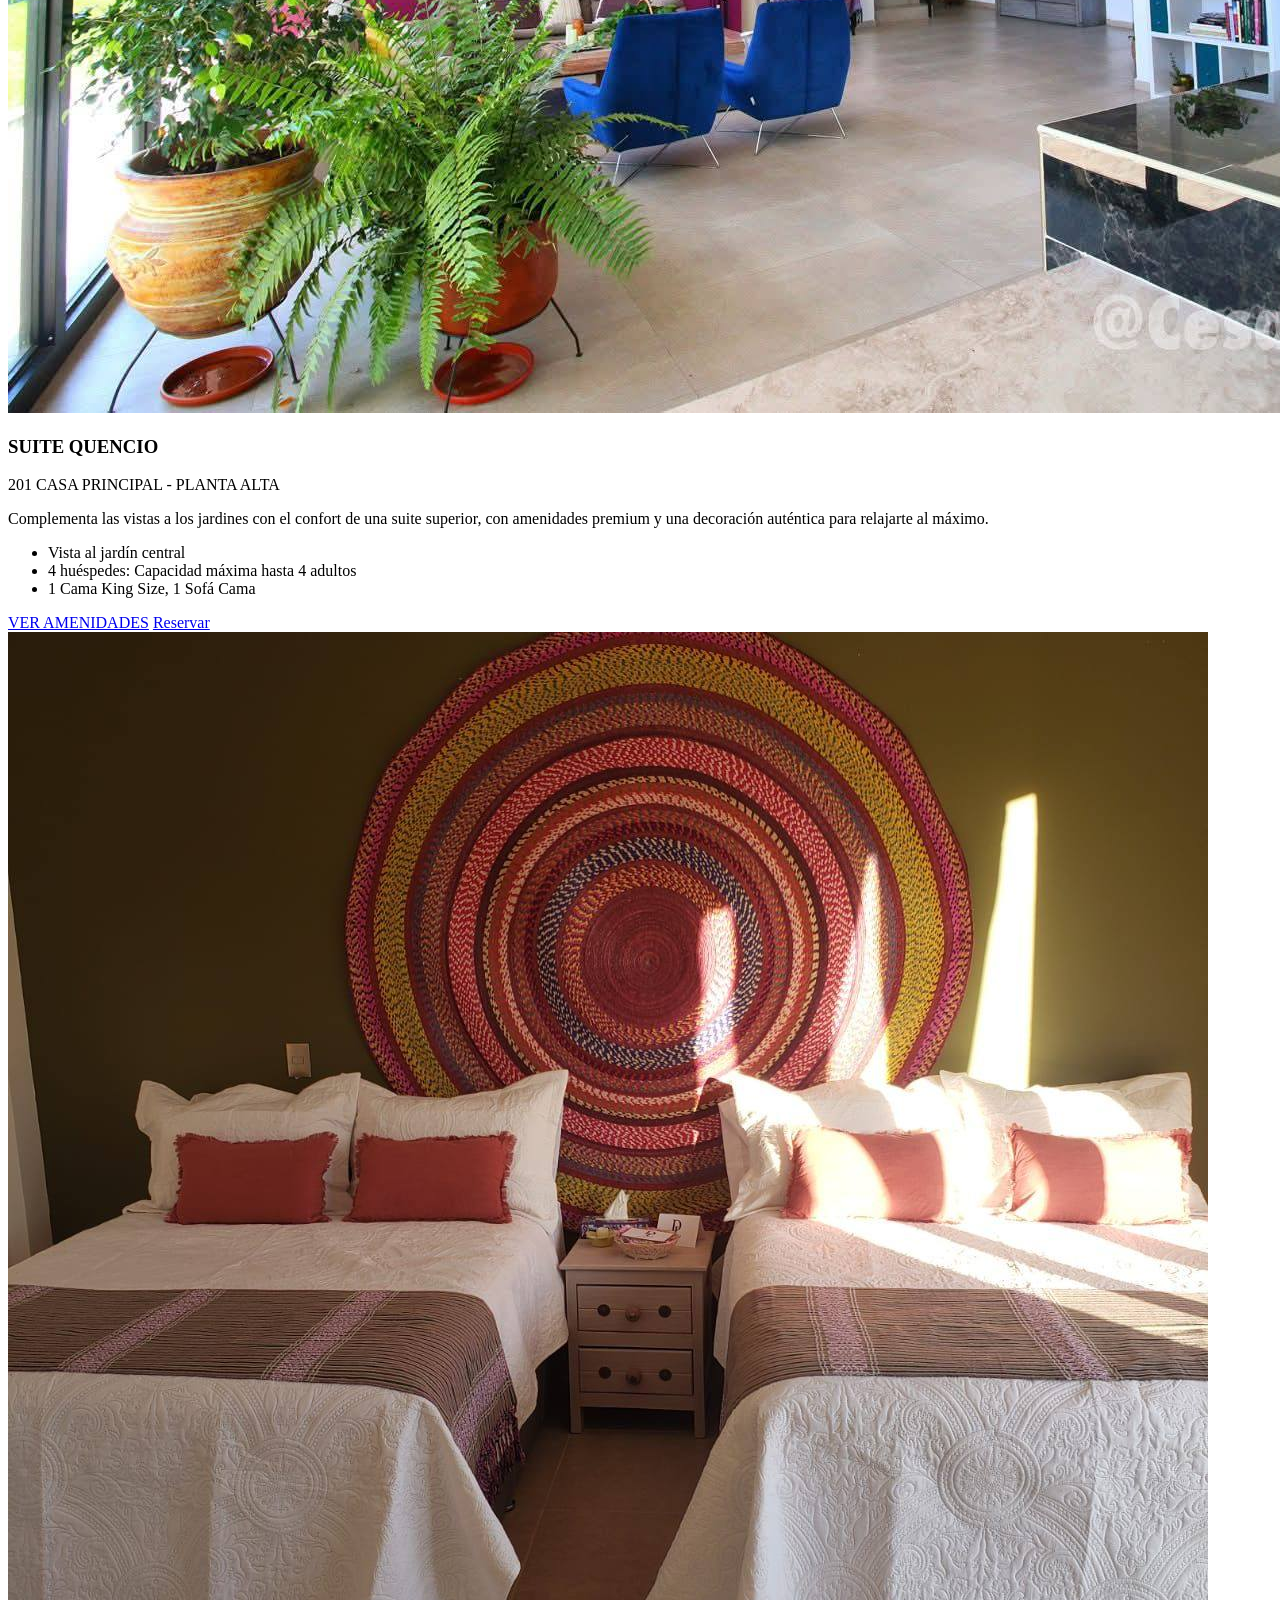
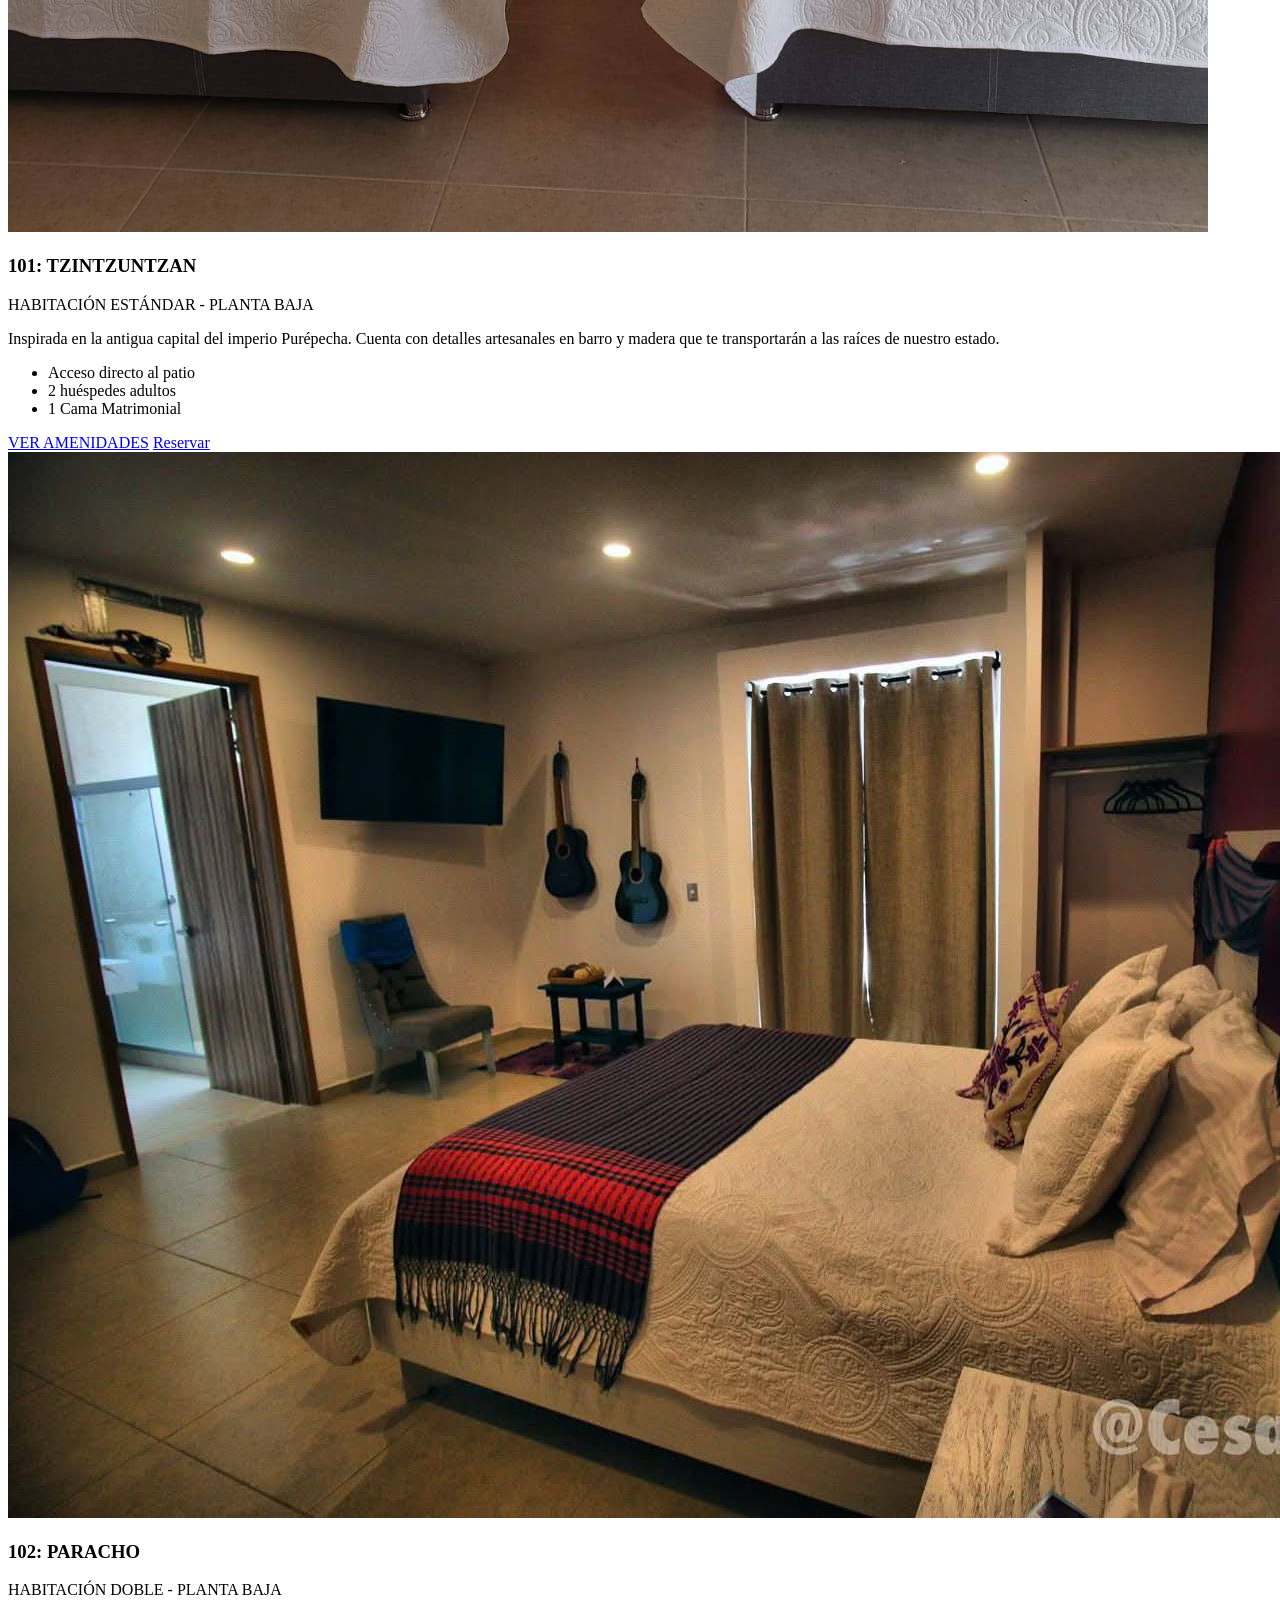
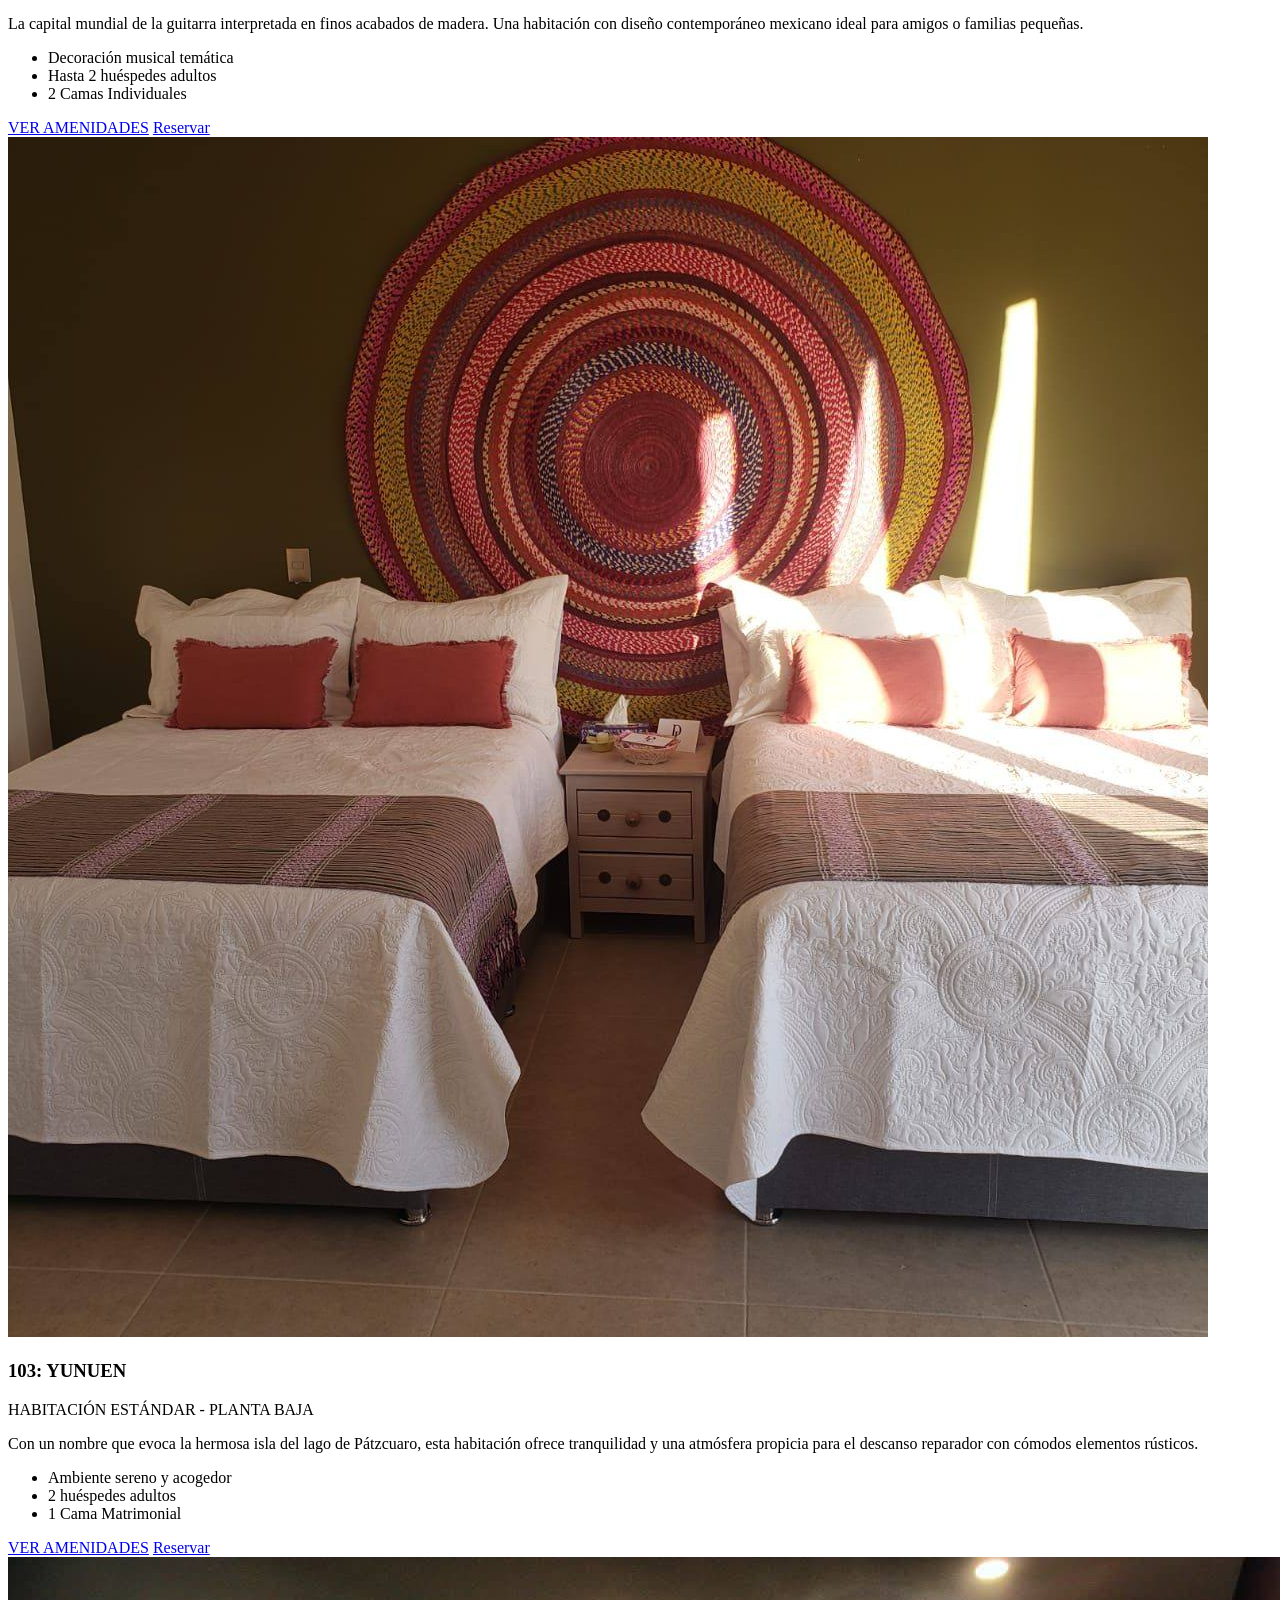
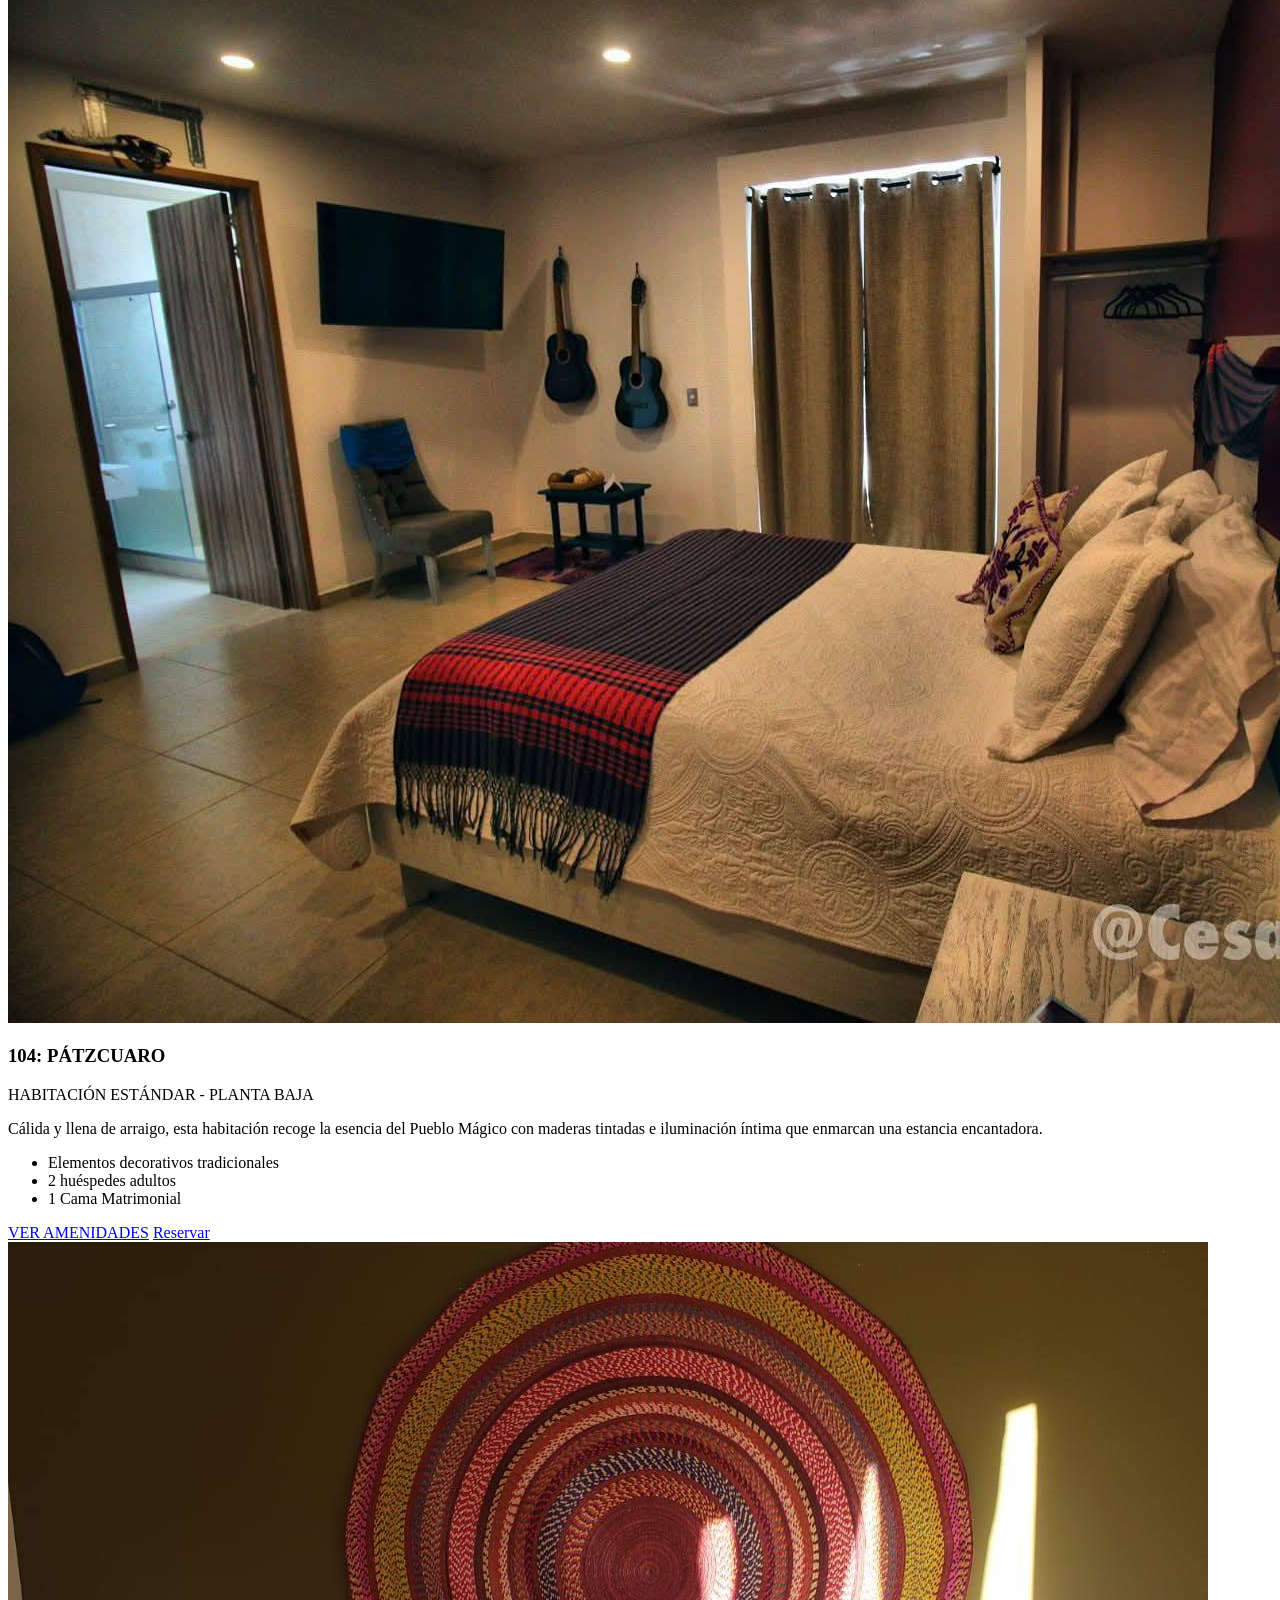
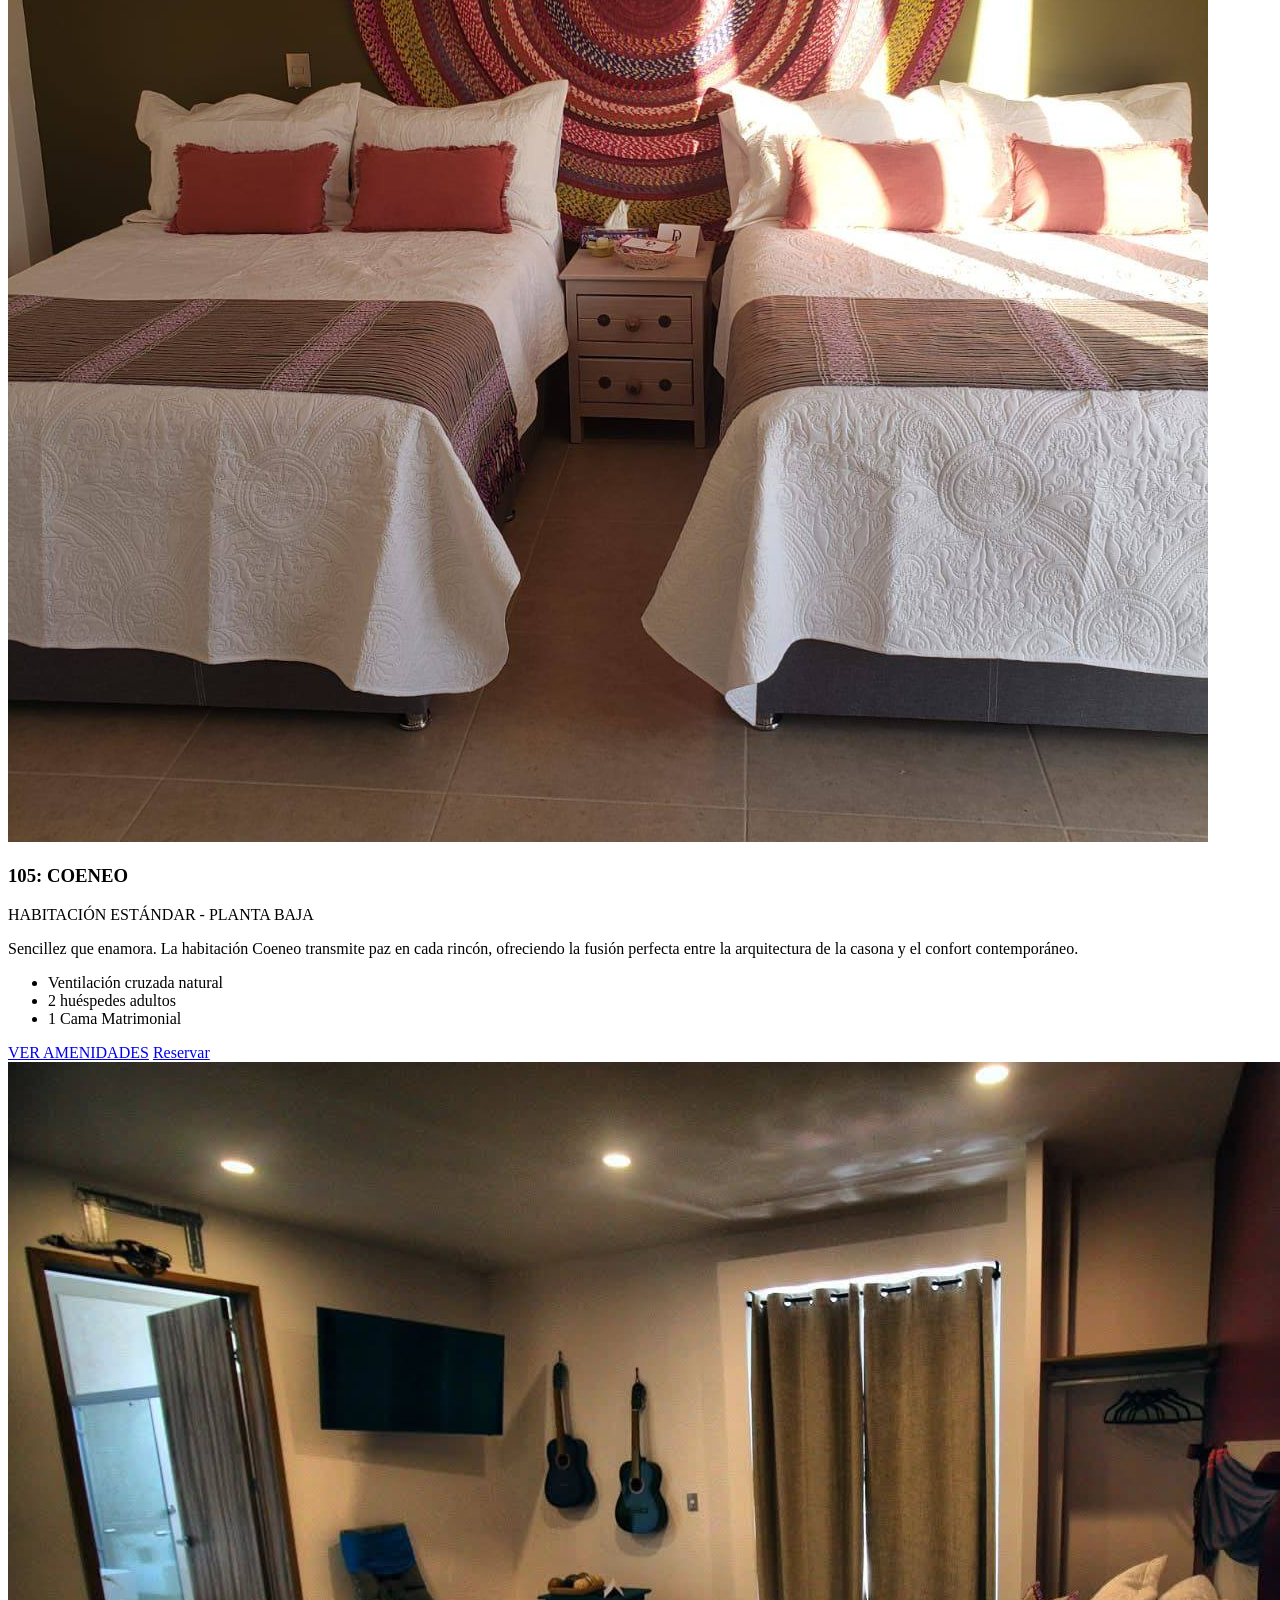
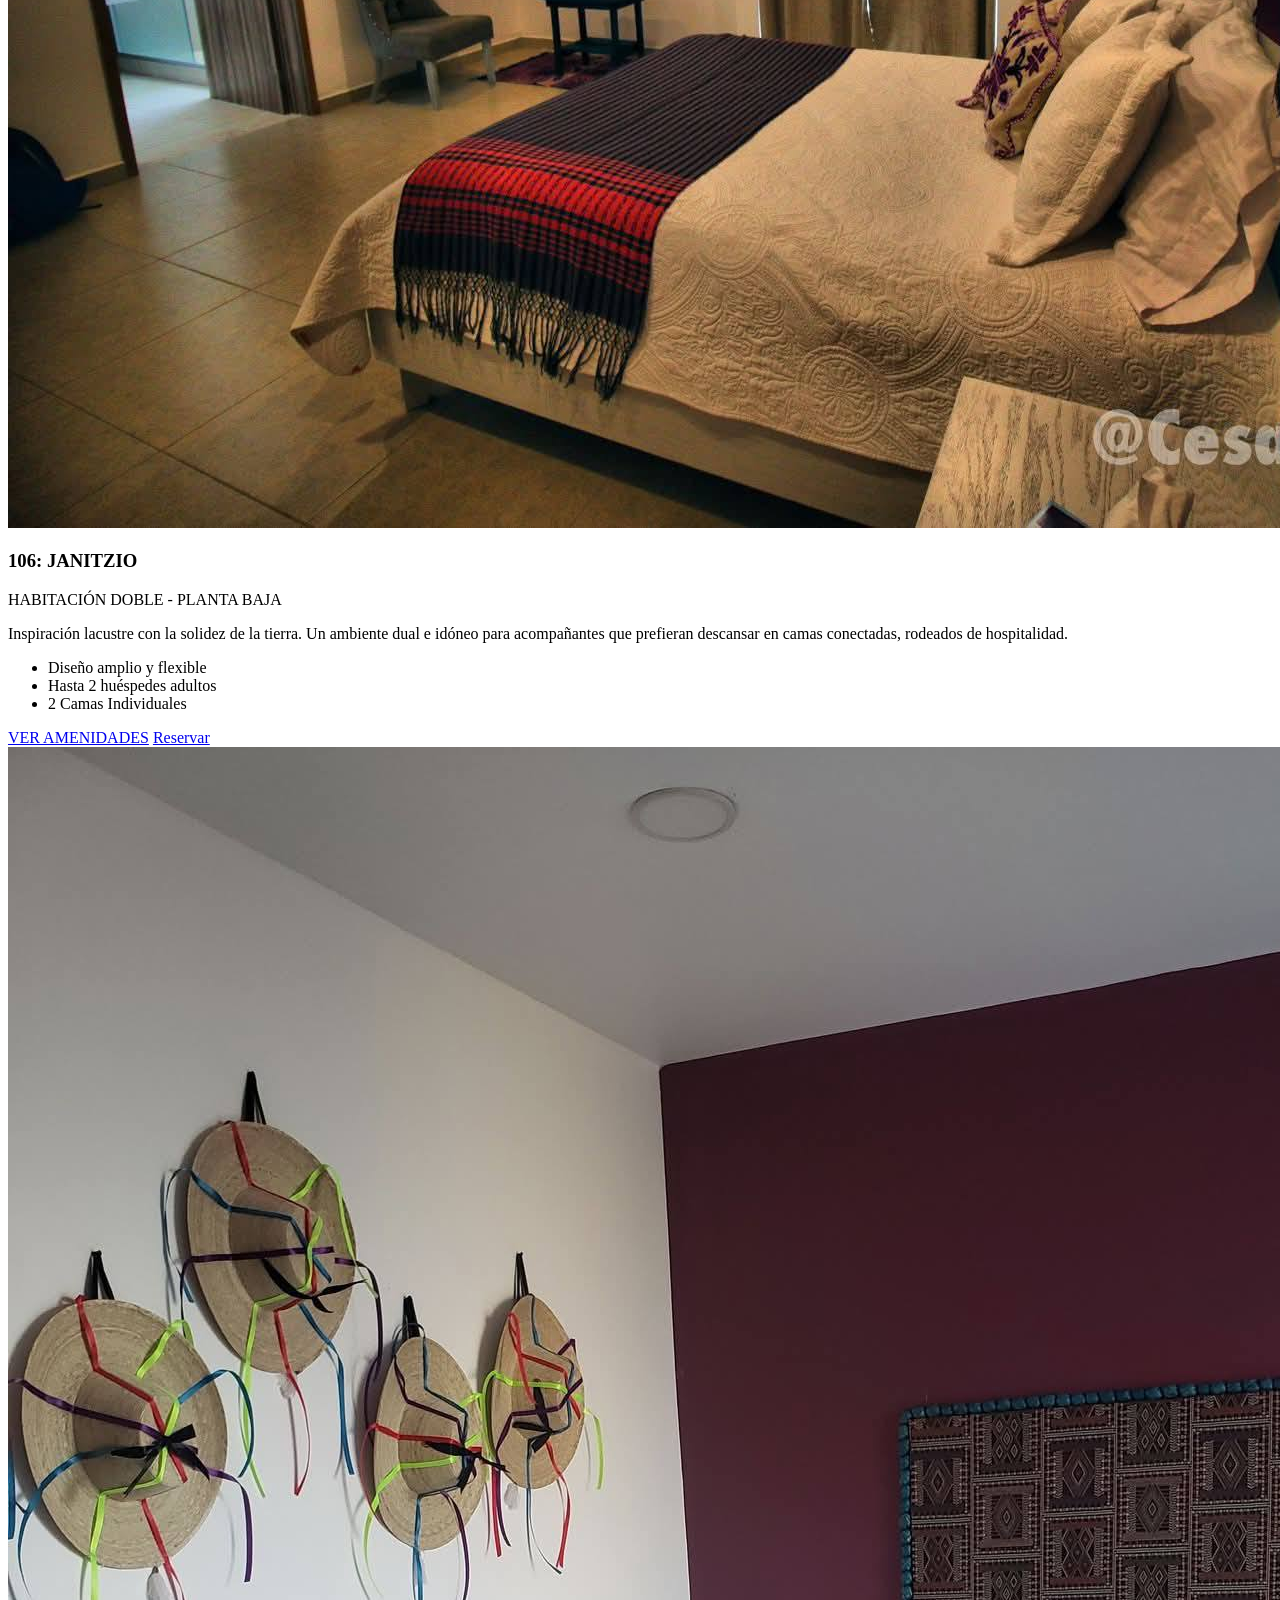
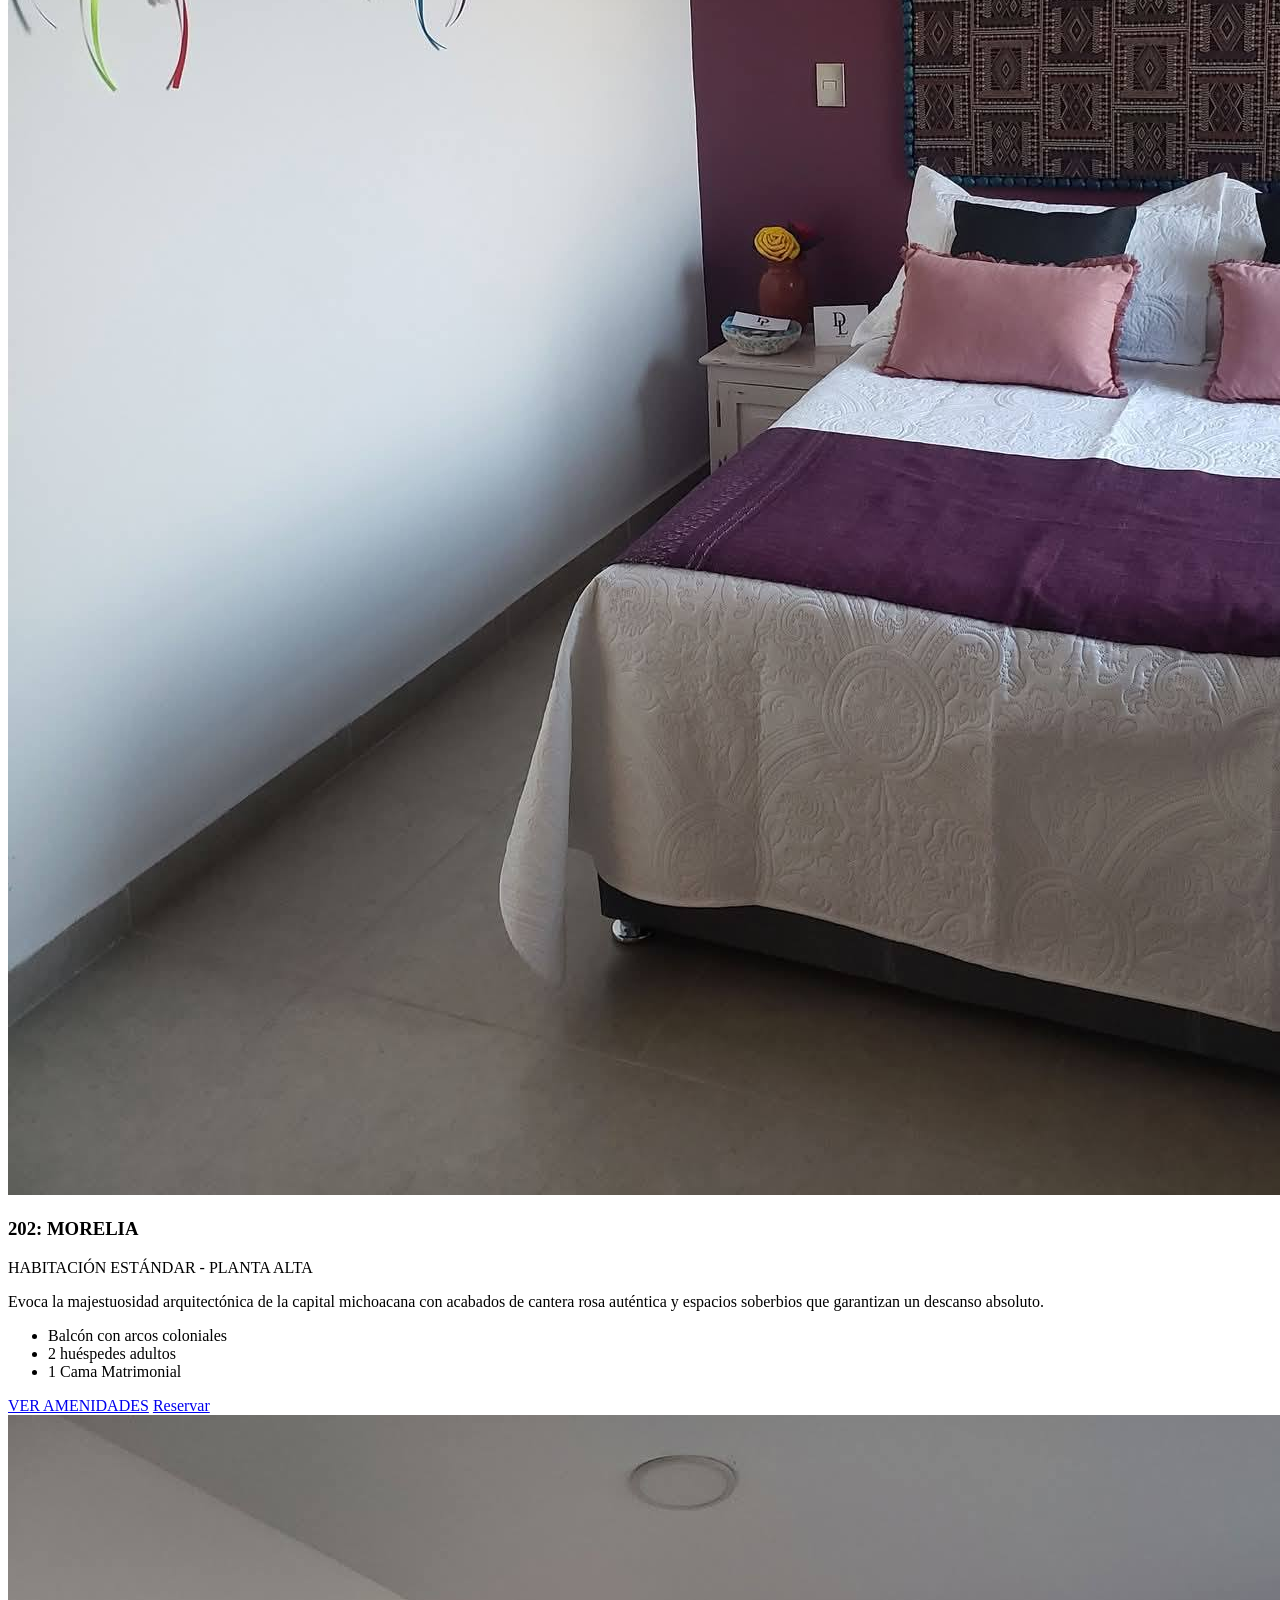
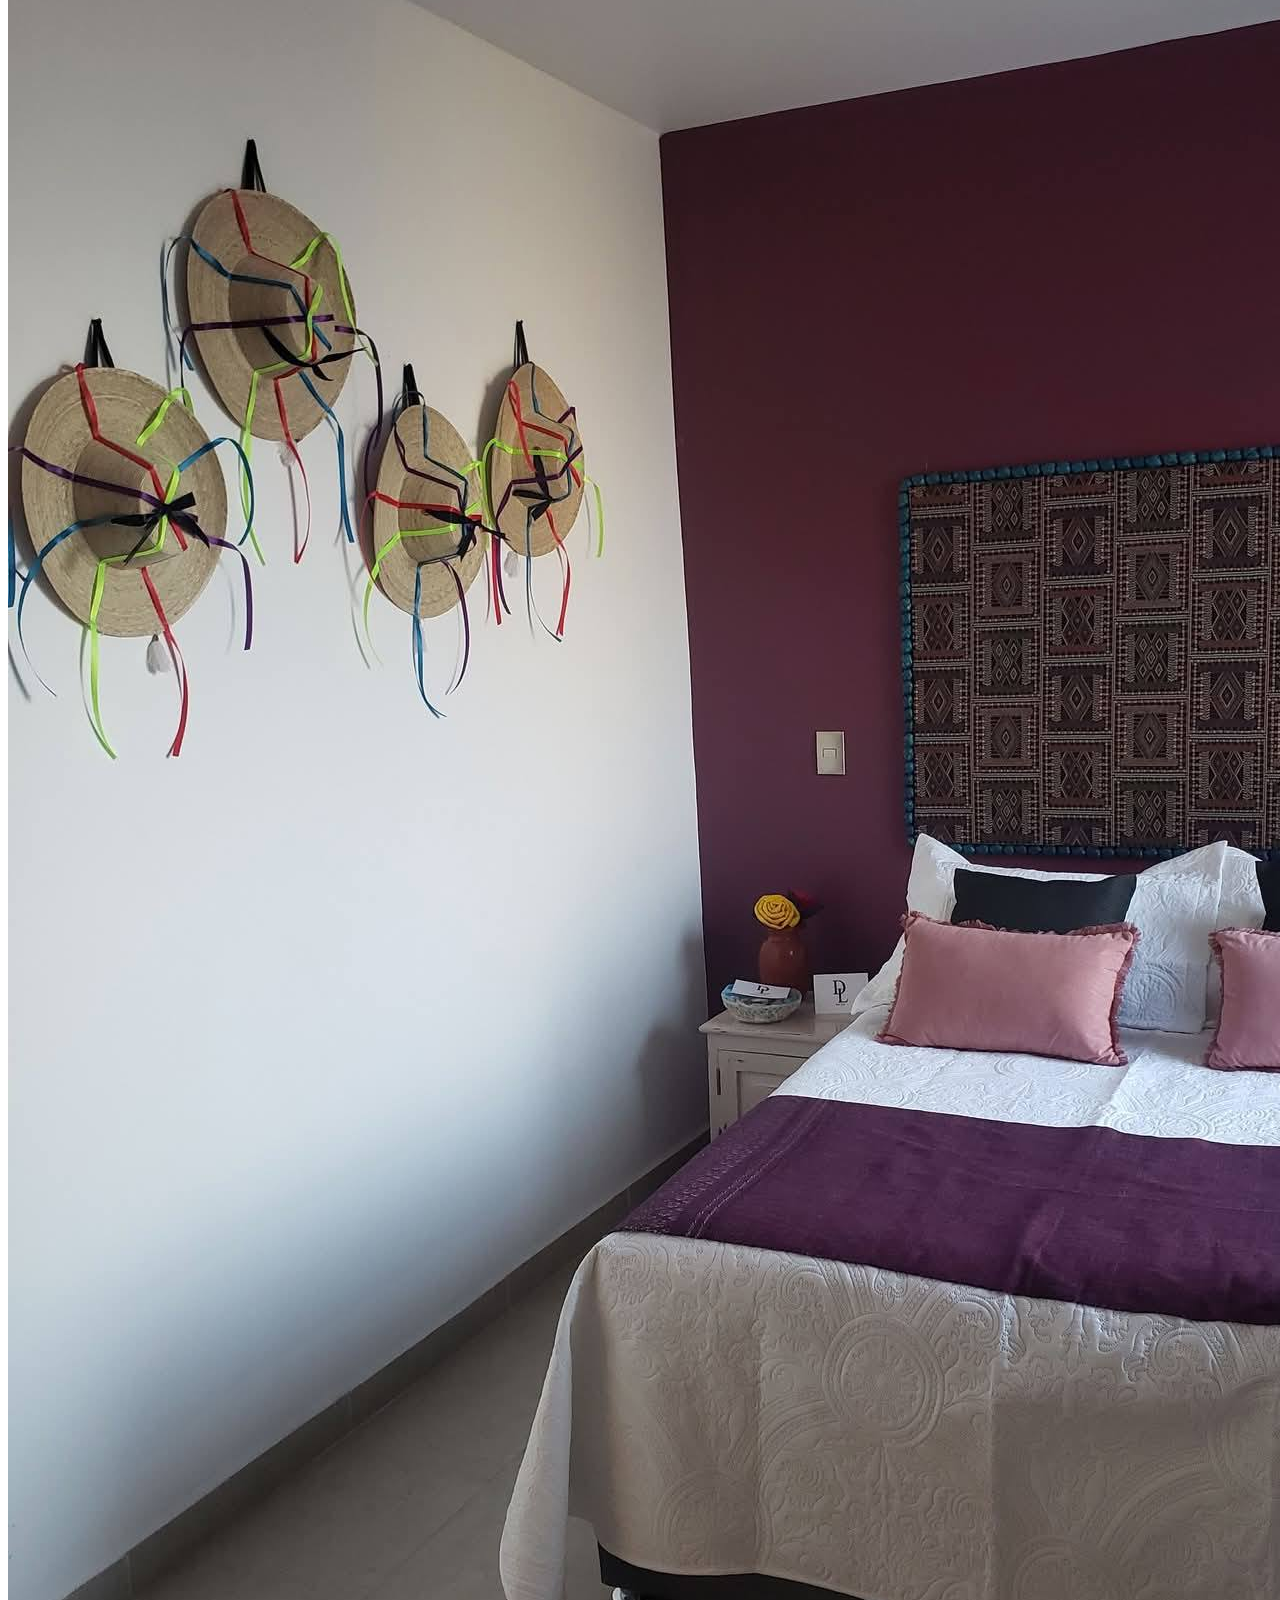
==== commit 9483dd8a: "Index terminado y validado W3" ====
--- a/index.html
+++ b/index.html
@@ -9,8 +9,17 @@
         content="Hotel Quinta Dalam - La esencia de Michoacán. Hospédate en habitaciones inspiradas en los Pueblos Mágicos de Michoacán.">
     <title>Hotel Quinta Dalam - Reserva para conocer todo Michoacán en Quencio</title>
     <link rel="icon" href="icons/hotel-solid.png" type="image/png">
+
+    <!-- Google Fonts -->
+    <link rel="preconnect" href="https://fonts.googleapis.com">
+    <link rel="preconnect" href="https://fonts.gstatic.com" crossorigin>
+    <link
+        href="https://fonts.googleapis.com/css2?family=Lora:ital,wght@0,400;0,500;0,600;1,400&family=Playfair+Display:ital,wght@0,400;0,600;0,700;1,600&display=swap"
+        rel="stylesheet">
+
     <!-- Arquitectura CSS combinada -->
-    <link rel="stylesheet" href="styles/index-styles.css">
+    <link rel="stylesheet"
+        href="https://raw.githubusercontent.com/aguilarcalderonkaty-boop/Quinta-Dalam/refs/heads/main/styles/index-styles.css?token=GHSAT0AAAAAADV2ZOBMD6XKLBWNI6EUKGA22NHSVXQ">
 </head>
 
 <body>
@@ -40,8 +49,9 @@
                 <div class="navbar-secondary-links">
 
                     <div class="social-top-nav">
-                        <a href="https://wa.me/524431234567" target="_blank" class="icono-animado" title="WhatsApp">
-                            <i class="fa-brands fa-whatsapp social-icon-lg"></i>
+                        <a href="https://www.instagram.com/quintadalam" target="_blank" class="icono-animado"
+                            title="Instagram">
+                            <i class="fa-brands fa-instagram social-icon-lg"></i>
                         </a>
                         <a href="https://www.facebook.com/profile.php?id=61584681841684" target="_blank"
                             class="icono-animado" title="Facebook">
@@ -63,13 +73,7 @@
                     <div class="separator-md"></div>
 
                     <a href="#contacto" class="nav-animado contact-link-wrapper" title="Ir a Contacto">
-                        <svg xmlns="http://www.w3.org/2000/svg" width="20" height="20" viewBox="0 0 24 24" fill="none"
-                            stroke="currentColor" stroke-width="2" stroke-linecap="round" stroke-linejoin="round"
-                            class="contact-icon">
-                            <path
-                                d="M22 16.92v3a2 2 0 0 1-2.18 2 19.79 19.79 0 0 1-8.63-3.07 19.5 19.5 0 0 1-6-6 19.79 19.79 0 0 1-3.07-8.67A2 2 0 0 1 4.11 2h3a2 2 0 0 1 2 1.72 12.84 12.84 0 0 0 .7 2.81 2 2 0 0 1-.45 2.11L8.09 9.91a16 16 0 0 0 6 6l1.27-1.27a2 2 0 0 1 2.11-.45 12.84 12.84 0 0 0 2.81.7A2 2 0 0 1 22 16.92z">
-                            </path>
-                        </svg>
+                        <span>Contacto e Información</span>
                     </a>
                 </div>
             </div>
@@ -119,35 +123,44 @@
         </div>
 
 
-        <section class="about-section container" style="margin-top: 2rem;">
+        <section class="about-section" style="margin-top: 0;">
             <!-- Misión: Imagen Izquierda, Texto Derecha -->
-            <div class="alternating-row">
+            <div class="alternating-row edge-to-edge">
                 <div class="alt-row-image">
                     <img src="img/frontal-hotel.jpg" alt="Nuestra Misión" title="Imagen de la Misión">
                 </div>
-                <div class="alt-row-content">
-                    <h2 class="alt-title">Nuestra Misión</h2>
-                    <p class="alt-text">
-                        Lorem ipsum dolor sit amet, consectetur adipiscing elit. Sed do eiusmod tempor incididunt ut
-                        labore et dolore magna aliqua. Ut enim ad minim veniam, quis nostrud exercitation ullamco
-                        laboris nisi ut aliquip ex ea commodo consequat. Duis aute irure dolor in reprehenderit in.
-                    </p>
+                <div class="alt-row-content-wrapper">
+                    <div class="alt-row-content">
+                        <h2 class="alt-title">Nuestra Misión</h2>
+                        <p class="alt-text">
+                            Lorem ipsum dolor sit amet, consectetur adipiscing elit. Sed do eiusmod tempor incididunt ut
+                            labore et dolore magna aliqua. Ut enim ad minim veniam, quis nostrud exercitation ullamco
+                            laboris nisi ut aliquip ex ea commodo consequat. Duis aute irure dolor in reprehenderit in.
+                        </p>
+                    </div>
                 </div>
             </div>
 
             <!-- Visión: Texto Izquierda, Imagen Derecha (manejado por CSS reverse) -->
-            <div class="alternating-row reverse">
+            <div class="alternating-row edge-to-edge reverse">
                 <div class="alt-row-image">
                     <img src="img/quencio.jpg" alt="Nuestra Visión" title="Imagen de la Visión">
                 </div>
-                <div class="alt-row-content">
-                    <h2 class="alt-title">Nuestra Visión</h2>
-                    <p class="alt-text">
-                        Lorem ipsum dolor sit amet, consectetur adipiscing elit. Sed do eiusmod tempor incididunt ut
-                        labore et dolore magna aliqua. Ut enim ad minim veniam, quis nostrud exercitation ullamco
-                        laboris nisi ut aliquip ex ea commodo consequat. Duis aute irure dolor in reprehenderit in.
-                    </p>
-                </div>
+                <div class="alt-row-content-wrapper">
+                    <div class="alt-row-content">
+                        <h2 class="alt-title">Nuestra Visión</h2>
+                        <p class="alt-text">
+                            Lorem ipsum dolor sit amet, consectetur adipiscing elit. Sed do eiusmod tempor incididunt ut
+                            labore et dolore magna aliqua. Ut enim ad minim veniam, quis nostrud exercitation ullamco
+                            laboris nisi ut aliquip ex ea commodo consequat. Duis aute irure dolor in reprehenderit in.
+                        </p>
+                    </div>
+                </div>
+            </div>
+
+            <!-- Botón Más Sobre Nosotros -->
+            <div class="container text-center" style="margin-top: 4rem; padding-bottom: 2rem;">
+                <a href="#" class="btn-primary">MÁS SOBRE NOSOTROS</a>
             </div>
         </section>
 
@@ -155,185 +168,369 @@
         <section id="habitaciones" class="rooms-section">
             <div class="container">
                 <div class="text-center">
-                    <h2 class="section-title">Nuestros Espacios</h2>
-                    <p>Cada habitación está inspirada en un Pueblo Mágico de Michoacán.</p>
-                </div>
-
-                <div class="floor-title">
-                    <h3>PLANTA BAJA</h3>
-                </div>
-
-                <div class="rooms-grid">
-                    <!-- Room 101 -->
-                    <article class="room-card">
-                        <img src="img/101_tzintzuntzan.jpg" alt="Foto Habitación" title="Tzintzuntzan Quinta Dalam"
-                            class="room-card-image">
-                        <div class="room-card-body">
-                            <h3 class="room-card-title">101: Tzintzuntzan</h3>
-                            <p class="room-card-description">Capital del imperio Purépecha.</p>
-                            <div class="room-card-footer">
-                                <a href="#reservar" class="btn-secondary">RESERVAR ESTA HABITACION</a>
-                            </div>
-                        </div>
-                    </article>
-
-                    <!-- Room 102 -->
-                    <article class="room-card">
-                        <img src="img/102_paracho.jpg" alt="Foto Habitación" title="Paracho Quinta Dalam"
-                            class="room-card-image">
-                        <div class="room-card-body">
-                            <h3 class="room-card-title">102: Paracho</h3>
-                            <p class="room-card-description">Capital mundial de la guitarra.</p>
-                            <div class="room-card-footer">
-                                <a href="#reservar" class="btn-secondary">RESERVAR ESTA HABITACION</a>
-                            </div>
-                        </div>
-                    </article>
-
-                    <!-- Room 103 -->
-                    <article class="room-card">
-                        <img src="img/103_yunuen.jpg" alt="Foto Habitación" title="Yunuen Quinta Dalam"
-                            class="room-card-image">
-                        <div class="room-card-body">
-                            <h3 class="room-card-title">103: Yunuen</h3>
-                            <p class="room-card-description">Isla con encanto y tradición.</p>
-                            <div class="room-card-footer">
-                                <a href="#reservar" class="btn-secondary">RESERVAR ESTA HABITACION</a>
-                            </div>
-                        </div>
-                    </article>
-
-                    <!-- Room 104 -->
-                    <article class="room-card">
-                        <img src="img/104_patzcuaro.jpg" alt="Foto Habitación" title="Pátzcuaro Quinta Dalam"
-                            class="room-card-image">
-                        <div class="room-card-body">
-                            <h3 class="room-card-title">104: Pátzcuaro</h3>
-                            <p class="room-card-description">Pueblo mágico colonial.</p>
-                            <div class="room-card-footer">
-                                <a href="#reservar" class="btn-secondary">RESERVAR ESTA HABITACION</a>
-                            </div>
-                        </div>
-                    </article>
-
-                    <!-- Room 105 -->
-                    <article class="room-card">
-                        <img src="img/105_coeneo.jpg" alt="Foto Habitación" title="Coeneo Quinta Dalam"
-                            class="room-card-image">
-                        <div class="room-card-body">
-                            <h3 class="room-card-title">105: Coeneo</h3>
-                            <p class="room-card-description">Lugar de las lentejas.</p>
-                            <div class="room-card-footer">
-                                <a href="#reservar" class="btn-secondary">RESERVAR ESTA HABITACION</a>
-                            </div>
-                        </div>
-                    </article>
-
-                    <!-- Room 106 -->
-                    <article class="room-card">
-                        <img src="img/106_janitzio.jpg" alt="Foto Habitación" title="Janitzio Quinta Dalam"
-                            class="room-card-image">
-                        <div class="room-card-body">
-                            <h3 class="room-card-title">106: Janitzio</h3>
-                            <p class="room-card-description">Isla de los pescadores.</p>
-                            <div class="room-card-footer">
-                                <a href="#reservar" class="btn-secondary">RESERVAR ESTA HABITACION</a>
-                            </div>
-                        </div>
-                    </article>
-                </div>
-
-                <div class="floor-title">
-                    <h3>PLANTA ALTA</h3>
-                </div>
-
-                <!-- Suite Quencio Special Row -->
-                <div class="suite-card">
-                    <h3 class="suite-card-title">★ 201: Suite Quencio ★</h3>
-                    <img src="img/201_quencio.jpg" alt="Suite Principal" title="Suite Quencio Quinta Dalam"
-                        class="suite-card-image">
-                    <p class="suite-card-description">Lujo y confort superior.</p>
-                    <a href="#reservar" class="btn-primary">RESERVAR ESTA SUITE</a>
-                </div>
-
-                <div class="rooms-grid">
-                    <!-- Room 202 -->
-                    <article class="room-card">
-                        <img src="img/202_morelia.jpg" alt="Habitación 202 Morelia" title="Morelia Quinta Dalam"
-                            class="room-card-image">
-                        <div class="room-card-body">
-                            <h3 class="room-card-title">202: Morelia</h3>
-                            <p class="room-card-description">Capital Michoacana.</p>
-                            <div class="room-card-footer">
-                                <a href="#reservar" class="btn-secondary">RESERVAR ESTA HABITACION</a>
-                            </div>
-                        </div>
-                    </article>
-
-                    <!-- Room 203 -->
-                    <article class="room-card">
-                        <img src="img/203_tacambaro.jpg" alt="Habitación 203 Tacámbaro" title="Tacámbaro Quinta Dalam"
-                            class="room-card-image">
-                        <div class="room-card-body">
-                            <h3 class="room-card-title">203: Tacámbaro</h3>
-                            <p class="room-card-description">Ciudad Heroica.</p>
-                            <div class="room-card-footer">
-                                <a href="#reservar" class="btn-secondary">RESERVAR ESTA HABITACION</a>
-                            </div>
-                        </div>
-                    </article>
-
-                    <!-- Room 204 -->
-                    <article class="room-card">
-                        <img src="img/204_uruapan.jpg" alt="Habitación 204 Uruapan" title="Uruapan Quinta Dalam"
-                            class="room-card-image">
-                        <div class="room-card-body">
-                            <h3 class="room-card-title">204: Uruapan</h3>
-                            <p class="room-card-description">Capital Mundial de las Aguacates.</p>
-                            <div class="room-card-footer">
-                                <a href="#reservar" class="btn-secondary">RESERVAR ESTA HABITACION</a>
-                            </div>
-                        </div>
-                    </article>
-
-                    <!-- Room 205 -->
-                    <article class="room-card">
-                        <img src="img/205_tlalpujahua.jpg" alt="Habitación 205 Tlalpujahua"
-                            title="Tlalpujahua Quinta Dalam" class="room-card-image">
-                        <div class="room-card-body">
-                            <h3 class="room-card-title">205: Tlalpujahua</h3>
-                            <p class="room-card-description">Pueblo de la Eterna Navidad.</p>
-                            <div class="room-card-footer">
-                                <a href="#reservar" class="btn-secondary">RESERVAR ESTA HABITACION</a>
-                            </div>
-                        </div>
-                    </article>
-
-                    <!-- Room 206 -->
-                    <article class="room-card">
-                        <img src="img/206_cuitzeo.jpg" alt="Habitación 206 Cuitzeo" title="Cuitzeo Quinta Dalam"
-                            class="room-card-image">
-                        <div class="room-card-body">
-                            <h3 class="room-card-title">206: Cuitzeo</h3>
-                            <p class="room-card-description">Pueblo Mágico con encanto.</p>
-                            <div class="room-card-footer">
-                                <a href="#reservar" class="btn-secondary">RESERVAR ESTA HABITACION</a>
-                            </div>
-                        </div>
-                    </article>
-
-                    <!-- Room 207 -->
-                    <article class="room-card">
-                        <img src="img/207_cuanajo.jpg" alt="Habitación 207 Cuanajo" title="Cuanajo Quinta Dalam"
-                            class="room-card-image">
-                        <div class="room-card-body">
-                            <h3 class="room-card-title">207: Cuanajo</h3>
-                            <p class="room-card-description">La cuna del mueble artesanal.</p>
-                            <div class="room-card-footer">
-                                <a href="#reservar" class="btn-secondary">RESERVAR ESTA HABITACION</a>
-                            </div>
-                        </div>
-                    </article>
+                    <h2 class="section-title" style="margin-bottom: 1rem;">SUITES Y HABITACIONES</h2>
+                    <p style="margin-bottom: 3rem;">Descubre la habitación que más se adapte a ti y deléitate con
+                        nuestra hospitalidad.</p>
+                </div>
+
+                <!-- CONTROLES RADIO OCULTOS (MAGIA CSS) -->
+                <input type="radio" name="x-room-cat" id="x-cat-pb" class="x-cat-radio" checked>
+                <input type="radio" name="x-room-cat" id="x-cat-pa" class="x-cat-radio">
+                <input type="radio" name="x-room-cat" id="x-cat-suites" class="x-cat-radio">
+
+                <!-- MENU DE CATEGORIAS -->
+                <div class="x-cat-menu">
+                    <label for="x-cat-pb" class="x-cat-label">Planta Baja</label>
+                    <label for="x-cat-pa" class="x-cat-label">Planta Alta</label>
+                    <label for="x-cat-suites" class="x-cat-label">Suites</label>
+                </div>
+
+                <!-- LISTA DE HABITACIONES -->
+                <div class="x-rooms-list">
+
+                    <!-- ==============================================
+                         SUITES
+                         ============================================== -->
+
+                    <!-- ROOM 201 SUITE QUENCIO (SUITE) -->
+                    <article class="x-room-row x-cat-suites">
+                        <div class="x-room-img-container">
+                            <img src="img/suite_quencio.jpg" alt="Suite Quencio">
+                        </div>
+                        <div class="x-room-content">
+                            <h3>SUITE QUENCIO</h3>
+                            <span class="x-room-subtitle">201 CASA PRINCIPAL - PLANTA ALTA</span>
+                            <p class="x-room-desc">Complementa las vistas a los jardines con el confort de una suite
+                                superior, con amenidades premium y una decoración auténtica para relajarte al máximo.
+                            </p>
+
+                            <ul class="x-room-amenities">
+                                <li><i class="fa-solid fa-water"></i> Vista al jardín central</li>
+                                <li><i class="fa-solid fa-users"></i> 4 huéspedes: Capacidad máxima hasta 4 adultos</li>
+                                <li><i class="fa-solid fa-bed"></i> 1 Cama King Size, 1 Sofá Cama</li>
+                            </ul>
+
+                            <div class="x-room-actions">
+                                <a href="habitaciones.html" class="x-link-amenities">VER AMENIDADES</a>
+                                <a href="reservacion.html" class="btn-reservar-x">Reservar</a>
+                            </div>
+                        </div>
+                    </article>
+
+                    <!-- ==============================================
+                         PLANTA BAJA
+                         ============================================== -->
+
+                    <!-- ROOM 101 TZINTZUNTZAN (PB) -->
+                    <article class="x-room-row x-cat-pb">
+                        <div class="x-room-img-container">
+                            <img src="img/habitacion_tzintzuntzan.jpg" alt="Habitación Tzintzuntzan">
+                        </div>
+                        <div class="x-room-content">
+                            <h3>101: TZINTZUNTZAN</h3>
+                            <span class="x-room-subtitle">HABITACIÓN ESTÁNDAR - PLANTA BAJA</span>
+                            <p class="x-room-desc">Inspirada en la antigua capital del imperio Purépecha. Cuenta con
+                                detalles artesanales en barro y madera que te transportarán a las raíces de nuestro
+                                estado.</p>
+
+                            <ul class="x-room-amenities">
+                                <li><i class="fa-solid fa-door-open"></i> Acceso directo al patio</li>
+                                <li><i class="fa-solid fa-users"></i> 2 huéspedes adultos</li>
+                                <li><i class="fa-solid fa-bed"></i> 1 Cama Matrimonial</li>
+                            </ul>
+
+                            <div class="x-room-actions">
+                                <a href="habitaciones.html" class="x-link-amenities">VER AMENIDADES</a>
+                                <a href="reservacion.html" class="btn-reservar-x">Reservar</a>
+                            </div>
+                        </div>
+                    </article>
+
+                    <!-- ROOM 102 PARACHO (PB) -->
+                    <article class="x-room-row x-cat-pb reverse">
+                        <div class="x-room-img-container">
+                            <img src="img/habitacion_paracho.jpg" alt="Habitación Paracho">
+                        </div>
+                        <div class="x-room-content">
+                            <h3>102: PARACHO</h3>
+                            <span class="x-room-subtitle">HABITACIÓN DOBLE - PLANTA BAJA</span>
+                            <p class="x-room-desc">La capital mundial de la guitarra interpretada en finos acabados de
+                                madera. Una habitación con diseño contemporáneo mexicano ideal para amigos o familias
+                                pequeñas.</p>
+
+                            <ul class="x-room-amenities">
+                                <li><i class="fa-solid fa-music"></i> Decoración musical temática</li>
+                                <li><i class="fa-solid fa-users"></i> Hasta 2 huéspedes adultos</li>
+                                <li><i class="fa-solid fa-bed"></i> 2 Camas Individuales</li>
+                            </ul>
+
+                            <div class="x-room-actions">
+                                <a href="habitaciones.html" class="x-link-amenities">VER AMENIDADES</a>
+                                <a href="reservacion.html" class="btn-reservar-x">Reservar</a>
+                            </div>
+                        </div>
+                    </article>
+
+                    <!-- ROOM 103 YUNUEN (PB) -->
+                    <article class="x-room-row x-cat-pb">
+                        <div class="x-room-img-container">
+                            <img src="img/103_yunuen.jpg" alt="Habitación Yunuen"
+                                onerror="this.src='img/habitacion_tzintzuntzan.jpg'">
+                        </div>
+                        <div class="x-room-content">
+                            <h3>103: YUNUEN</h3>
+                            <span class="x-room-subtitle">HABITACIÓN ESTÁNDAR - PLANTA BAJA</span>
+                            <p class="x-room-desc">Con un nombre que evoca la hermosa isla del lago de Pátzcuaro, esta
+                                habitación ofrece tranquilidad y una atmósfera propicia para el descanso reparador con
+                                cómodos elementos rústicos.</p>
+
+                            <ul class="x-room-amenities">
+                                <li><i class="fa-solid fa-leaf"></i> Ambiente sereno y acogedor</li>
+                                <li><i class="fa-solid fa-users"></i> 2 huéspedes adultos</li>
+                                <li><i class="fa-solid fa-bed"></i> 1 Cama Matrimonial</li>
+                            </ul>
+
+                            <div class="x-room-actions">
+                                <a href="habitaciones.html" class="x-link-amenities">VER AMENIDADES</a>
+                                <a href="reservacion.html" class="btn-reservar-x">Reservar</a>
+                            </div>
+                        </div>
+                    </article>
+
+                    <!-- ROOM 104 PÁTZCUARO (PB) -->
+                    <article class="x-room-row x-cat-pb reverse">
+                        <div class="x-room-img-container">
+                            <img src="img/104_patzcuaro.jpg" alt="Habitación Pátzcuaro"
+                                onerror="this.src='img/habitacion_paracho.jpg'">
+                        </div>
+                        <div class="x-room-content">
+                            <h3>104: PÁTZCUARO</h3>
+                            <span class="x-room-subtitle">HABITACIÓN ESTÁNDAR - PLANTA BAJA</span>
+                            <p class="x-room-desc">Cálida y llena de arraigo, esta habitación recoge la esencia del
+                                Pueblo Mágico con maderas tintadas e iluminación íntima que enmarcan una estancia
+                                encantadora.</p>
+
+                            <ul class="x-room-amenities">
+                                <li><i class="fa-solid fa-gem"></i> Elementos decorativos tradicionales</li>
+                                <li><i class="fa-solid fa-users"></i> 2 huéspedes adultos</li>
+                                <li><i class="fa-solid fa-bed"></i> 1 Cama Matrimonial</li>
+                            </ul>
+
+                            <div class="x-room-actions">
+                                <a href="habitaciones.html" class="x-link-amenities">VER AMENIDADES</a>
+                                <a href="reservacion.html" class="btn-reservar-x">Reservar</a>
+                            </div>
+                        </div>
+                    </article>
+
+                    <!-- ROOM 105 COENEO (PB) -->
+                    <article class="x-room-row x-cat-pb">
+                        <div class="x-room-img-container">
+                            <img src="img/105_coeneo.jpg" alt="Habitación Coeneo"
+                                onerror="this.src='img/habitacion_tzintzuntzan.jpg'">
+                        </div>
+                        <div class="x-room-content">
+                            <h3>105: COENEO</h3>
+                            <span class="x-room-subtitle">HABITACIÓN ESTÁNDAR - PLANTA BAJA</span>
+                            <p class="x-room-desc">Sencillez que enamora. La habitación Coeneo transmite paz en cada
+                                rincón, ofreciendo la fusión perfecta entre la arquitectura de la casona y el confort
+                                contemporáneo.</p>
+
+                            <ul class="x-room-amenities">
+                                <li><i class="fa-solid fa-wind"></i> Ventilación cruzada natural</li>
+                                <li><i class="fa-solid fa-users"></i> 2 huéspedes adultos</li>
+                                <li><i class="fa-solid fa-bed"></i> 1 Cama Matrimonial</li>
+                            </ul>
+
+                            <div class="x-room-actions">
+                                <a href="habitaciones.html" class="x-link-amenities">VER AMENIDADES</a>
+                                <a href="reservacion.html" class="btn-reservar-x">Reservar</a>
+                            </div>
+                        </div>
+                    </article>
+
+                    <!-- ROOM 106 JANITZIO (PB) -->
+                    <article class="x-room-row x-cat-pb reverse">
+                        <div class="x-room-img-container">
+                            <img src="img/106_janitzio.jpg" alt="Habitación Janitzio"
+                                onerror="this.src='img/habitacion_paracho.jpg'">
+                        </div>
+                        <div class="x-room-content">
+                            <h3>106: JANITZIO</h3>
+                            <span class="x-room-subtitle">HABITACIÓN DOBLE - PLANTA BAJA</span>
+                            <p class="x-room-desc">Inspiración lacustre con la solidez de la tierra. Un ambiente dual e
+                                idóneo para acompañantes que prefieran descansar en camas conectadas, rodeados de
+                                hospitalidad.</p>
+
+                            <ul class="x-room-amenities">
+                                <li><i class="fa-solid fa-people-arrows"></i> Diseño amplio y flexible</li>
+                                <li><i class="fa-solid fa-users"></i> Hasta 2 huéspedes adultos</li>
+                                <li><i class="fa-solid fa-bed"></i> 2 Camas Individuales</li>
+                            </ul>
+
+                            <div class="x-room-actions">
+                                <a href="habitaciones.html" class="x-link-amenities">VER AMENIDADES</a>
+                                <a href="reservacion.html" class="btn-reservar-x">Reservar</a>
+                            </div>
+                        </div>
+                    </article>
+
+                    <!-- ==============================================
+                         PLANTA ALTA
+                         ============================================== -->
+
+                    <!-- ROOM 202 MORELIA (PA) -->
+                    <article class="x-room-row x-cat-pa">
+                        <div class="x-room-img-container">
+                            <img src="img/habitacion_morelia.jpg" alt="Habitación Morelia">
+                        </div>
+                        <div class="x-room-content">
+                            <h3>202: MORELIA</h3>
+                            <span class="x-room-subtitle">HABITACIÓN ESTÁNDAR - PLANTA ALTA</span>
+                            <p class="x-room-desc">Evoca la majestuosidad arquitectónica de la capital michoacana con
+                                acabados de cantera rosa auténtica y espacios soberbios que garantizan un descanso
+                                absoluto.</p>
+
+                            <ul class="x-room-amenities">
+                                <li><i class="fa-solid fa-archway"></i> Balcón con arcos coloniales</li>
+                                <li><i class="fa-solid fa-users"></i> 2 huéspedes adultos</li>
+                                <li><i class="fa-solid fa-bed"></i> 1 Cama Matrimonial</li>
+                            </ul>
+
+                            <div class="x-room-actions">
+                                <a href="habitaciones.html" class="x-link-amenities">VER AMENIDADES</a>
+                                <a href="reservacion.html" class="btn-reservar-x">Reservar</a>
+                            </div>
+                        </div>
+                    </article>
+
+                    <!-- ROOM 203 TACÁMBARO (PA) -->
+                    <article class="x-room-row x-cat-pa reverse">
+                        <div class="x-room-img-container">
+                            <img src="img/203_tacambaro.jpg" alt="Habitación Tacámbaro"
+                                onerror="this.src='img/habitacion_morelia.jpg'">
+                        </div>
+                        <div class="x-room-content">
+                            <h3>203: TACÁMBARO</h3>
+                            <span class="x-room-subtitle">HABITACIÓN ESTÁNDAR - PLANTA ALTA</span>
+                            <p class="x-room-desc">Homenaje a uno de los puntos florales del estado. Una estancia con
+                                excelente iluminación que invita al descanso y con detalles pintorescos.</p>
+
+                            <ul class="x-room-amenities">
+                                <li><i class="fa-solid fa-sun"></i> Luminosidad y ambiente tibio</li>
+                                <li><i class="fa-solid fa-users"></i> 2 huéspedes adultos</li>
+                                <li><i class="fa-solid fa-bed"></i> 1 Cama Matrimonial</li>
+                            </ul>
+
+                            <div class="x-room-actions">
+                                <a href="habitaciones.html" class="x-link-amenities">VER AMENIDADES</a>
+                                <a href="reservacion.html" class="btn-reservar-x">Reservar</a>
+                            </div>
+                        </div>
+                    </article>
+
+                    <!-- ROOM 204 URUAPAN (PA) -->
+                    <article class="x-room-row x-cat-pa">
+                        <div class="x-room-img-container">
+                            <img src="img/204_uruapan.jpg" alt="Habitación Uruapan"
+                                onerror="this.src='img/suite_quencio.jpg'">
+                        </div>
+                        <div class="x-room-content">
+                            <h3>204: URUAPAN</h3>
+                            <span class="x-room-subtitle">HABITACIÓN ESTÁNDAR - PLANTA ALTA</span>
+                            <p class="x-room-desc">La fuerza y la frescura de la Perla de Cupatitzio en un diseño
+                                acogedor. Descubre un refugio pensado para que disfrutes las noches estelares y
+                                despiertes renovado.</p>
+
+                            <ul class="x-room-amenities">
+                                <li><i class="fa-solid fa-panorama"></i> Vistas agradables desde la altura</li>
+                                <li><i class="fa-solid fa-users"></i> 2 huéspedes adultos</li>
+                                <li><i class="fa-solid fa-bed"></i> 1 Cama Matrimonial</li>
+                            </ul>
+
+                            <div class="x-room-actions">
+                                <a href="habitaciones.html" class="x-link-amenities">VER AMENIDADES</a>
+                                <a href="reservacion.html" class="btn-reservar-x">Reservar</a>
+                            </div>
+                        </div>
+                    </article>
+
+                    <!-- ROOM 205 TLALPUJAHUA (PA) -->
+                    <article class="x-room-row x-cat-pa reverse">
+                        <div class="x-room-img-container">
+                            <img src="img/205_tlalpujahua.jpg" alt="Habitación Tlalpujahua"
+                                onerror="this.src='img/habitacion_morelia.jpg'">
+                        </div>
+                        <div class="x-room-content">
+                            <h3>205: TLALPUJAHUA</h3>
+                            <span class="x-room-subtitle">HABITACIÓN ESTÁNDAR - PLANTA ALTA</span>
+                            <p class="x-room-desc">Elegancia brillante y clásica. Aquí encontrarás madera labrada y un
+                                espacio encantador donde te sentirás en un rincón atemporal lleno de encanto.</p>
+
+                            <ul class="x-room-amenities">
+                                <li><i class="fa-solid fa-star"></i> Decoración de encanto clásico</li>
+                                <li><i class="fa-solid fa-users"></i> 2 huéspedes adultos</li>
+                                <li><i class="fa-solid fa-bed"></i> 1 Cama Matrimonial</li>
+                            </ul>
+
+                            <div class="x-room-actions">
+                                <a href="habitaciones.html" class="x-link-amenities">VER AMENIDADES</a>
+                                <a href="reservacion.html" class="btn-reservar-x">Reservar</a>
+                            </div>
+                        </div>
+                    </article>
+
+                    <!-- ROOM 206 CUITZEO (PA) -->
+                    <article class="x-room-row x-cat-pa">
+                        <div class="x-room-img-container">
+                            <img src="img/206_cuitzeo.jpg" alt="Habitación Cuitzeo"
+                                onerror="this.src='img/suite_quencio.jpg'">
+                        </div>
+                        <div class="x-room-content">
+                            <h3>206: CUITZEO</h3>
+                            <span class="x-room-subtitle">HABITACIÓN ESTÁNDAR - PLANTA ALTA</span>
+                            <p class="x-room-desc">Tonalidades pacíficas y un ambiente íntimo se abrazan en esta
+                                habitación, ideal para el reposo alejado del bullicio urbano de cualquier día.</p>
+
+                            <ul class="x-room-amenities">
+                                <li><i class="fa-solid fa-feather"></i> Detalle y confort en cada rincón</li>
+                                <li><i class="fa-solid fa-users"></i> 2 huéspedes adultos</li>
+                                <li><i class="fa-solid fa-bed"></i> 1 Cama Matrimonial</li>
+                            </ul>
+
+                            <div class="x-room-actions">
+                                <a href="habitaciones.html" class="x-link-amenities">VER AMENIDADES</a>
+                                <a href="reservacion.html" class="btn-reservar-x">Reservar</a>
+                            </div>
+                        </div>
+                    </article>
+
+                    <!-- ROOM 207 CUANAJO (PA) -->
+                    <article class="x-room-row x-cat-pa reverse">
+                        <div class="x-room-img-container">
+                            <img src="img/207_cuanajo.jpg" alt="Habitación Cuanajo"
+                                onerror="this.src='img/habitacion_morelia.jpg'">
+                        </div>
+                        <div class="x-room-content">
+                            <h3>207: CUANAJO</h3>
+                            <span class="x-room-subtitle">HABITACIÓN ESTÁNDAR - PLANTA ALTA</span>
+                            <p class="x-room-desc">Refleja la noble labor artesanal en muebles tallados. Una habitación
+                                concebida para brindar paz y hacerte sentir un profundo vínculo con el confort
+                                tradicional.</p>
+
+                            <ul class="x-room-amenities">
+                                <li><i class="fa-solid fa-tree"></i> Mobiliario en maderas nobles</li>
+                                <li><i class="fa-solid fa-users"></i> 2 huéspedes adultos</li>
+                                <li><i class="fa-solid fa-bed"></i> 1 Cama Matrimonial</li>
+                            </ul>
+
+                            <div class="x-room-actions">
+                                <a href="habitaciones.html" class="x-link-amenities">VER AMENIDADES</a>
+                                <a href="reservacion.html" class="btn-reservar-x">Reservar</a>
+                            </div>
+                        </div>
+                    </article>
+
                 </div>
             </div>
         </section>
@@ -343,29 +540,31 @@
         <section id="contacto" class="contact-section">
             <div class="container">
                 <div class="text-center">
-                    <h2 class="section-title">Información de Contacto</h2>
+                    <h2 class="section-title">Contacto e Información</h2>
                     <p>¿Tienes dudas? Comunícate directamente con nosotros.</p>
                 </div>
 
                 <div class="contact-grid">
                     <div class="contact-info">
                         <h3 class="contact-subtitle">Ubicación</h3>
-                        <p class="contact-detail">Morelia, Michoacán, México.</p>
-                        <img src="" alt="Hotel Quinta Dalam Google Maps" title="Hotel Quinta Dalam Google Maps"
-                            style="width: 100%; border-radius: 8px; margin: 1rem 0;">
-                        <a href="https://www.google.com/maps/place/Hotel+Colonial+Playa+del+carmen/@20.625414,-87.0816557,17z/data=!3m1!4b1!4m9!3m8!1s0x8f4e43006d2a9b4d:0x22ae322a812c2383!5m2!4m1!1i2!8m2!3d20.625409!4d-87.0767848!16s%2Fg%2F11vtbpsmz3?entry=ttu&g_ep=EgoyMDI2MDIwOC4wIKXMDSoASAFQAw%3D%3D"
-                            target="_blank" class="link-important"><br>VER EN GOOGLE MAPS</a>
-
+                        <p class="contact-detail">Quencio, Michoacán, México.</p>
+                        <iframe
+                            src="https://www.google.com/maps/embed?pb=!1m18!1m12!1m3!1d3752.8900004734437!2d-101.5924440240292!3d19.844606727392826!2m3!1f0!2f0!3f0!3m2!1i1024!2i768!4f13.1!3m3!1m2!1s0x842db166315ff277%3A0xa06d0f4d41887dc9!2s58404%20Quencio%2C%20Mich.!5e0!3m2!1ses-419!2smx!4v1772587466393!5m2!1ses-419!2smx"
+                            width="600" height="450" style="border:0;" allowfullscreen="" loading="lazy"
+                            referrerpolicy="no-referrer-when-downgrade"></iframe>
                         <hr style="margin: 2rem 0; border: 1px solid #cbd5e1;">
 
                         <h3 class="contact-subtitle">Atención al Cliente</h3>
-                        <p class="contact-detail">Teléfono: <b><a href="tel:+524431234567">+52 (443) 123-4567</a></b>
+                        <p class="contact-detail"><i class="fa-solid fa-phone" style="margin-right: 8px;"></i> Teléfono:
+                            <b><a href="tel:+524431234567">+52 (443) 123-4567</a></b>
                         </p>
-                        <p class="contact-detail">WhatsApp: <a href="https://wa.me/524431234567" target="_blank">Enviar
+                        <p class="contact-detail"><i class="fa-brands fa-whatsapp" style="margin-right: 8px;"></i>
+                            WhatsApp: <a href="https://wa.me/524431234567" target="_blank">Enviar
                                 mensaje</a></p>
 
                         <h3 class="contact-subtitle" style="margin-top: 2rem;">Correo Electrónico</h3>
-                        <p class="contact-detail"><a href="mailto:contacto@quintadalam.com">contacto@quintadalam.com</a>
+                        <p class="contact-detail"><i class="fa-solid fa-envelope" style="margin-right: 8px;"></i> <a
+                                href="mailto:contacto@quintadalam.com">contacto@quintadalam.com</a>
                         </p>
                     </div>
 
@@ -408,7 +607,7 @@
 
     <!-- FOOTER -->
     <footer class="footer">
-        <div class="container text-center">
+        <div class="container text-center" style="position: relative;">
             <h3 class="footer-heading">Síguenos</h3>
             <div class="social-footer-links">
                 <a href="https://www.facebook.com/profile.php?id=61584681841684" target="_blank" class="icono-animado"
@@ -423,6 +622,12 @@
                 </a>
             </div>
             <p class="footer-text">© 2026 Hotel Quinta Dalam. Todos los derechos reservados.</p>
+            <p class="w3c-badge" style="position: absolute; right: 0; bottom: 0; margin: 0;">
+                <a href="https://jigsaw.w3.org/css-validator/check/referer" target="_blank">
+                    <img style="border:0;width:88px;height:31px" src="https://jigsaw.w3.org/css-validator/images/vcss"
+                        alt="¡CSS Válido!" />
+                </a>
+            </p>
         </div>
     </footer>
 </body>
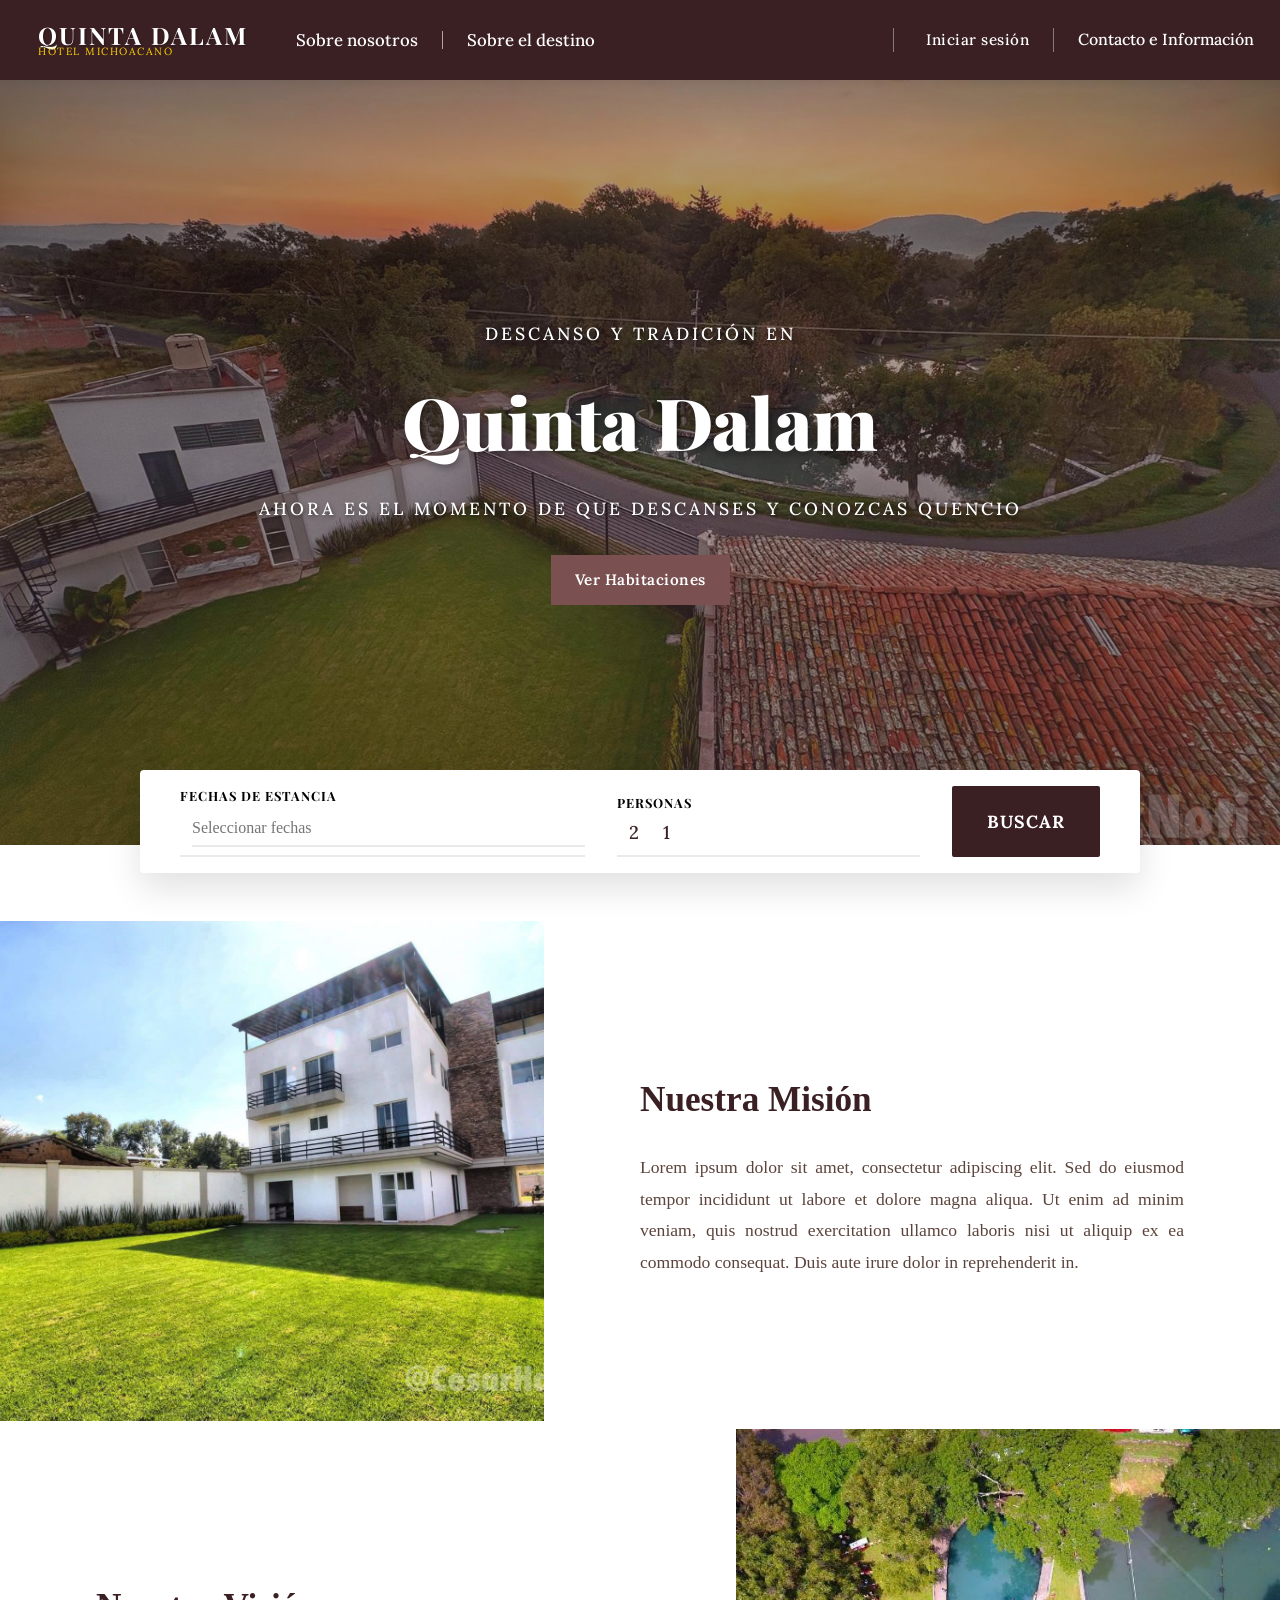
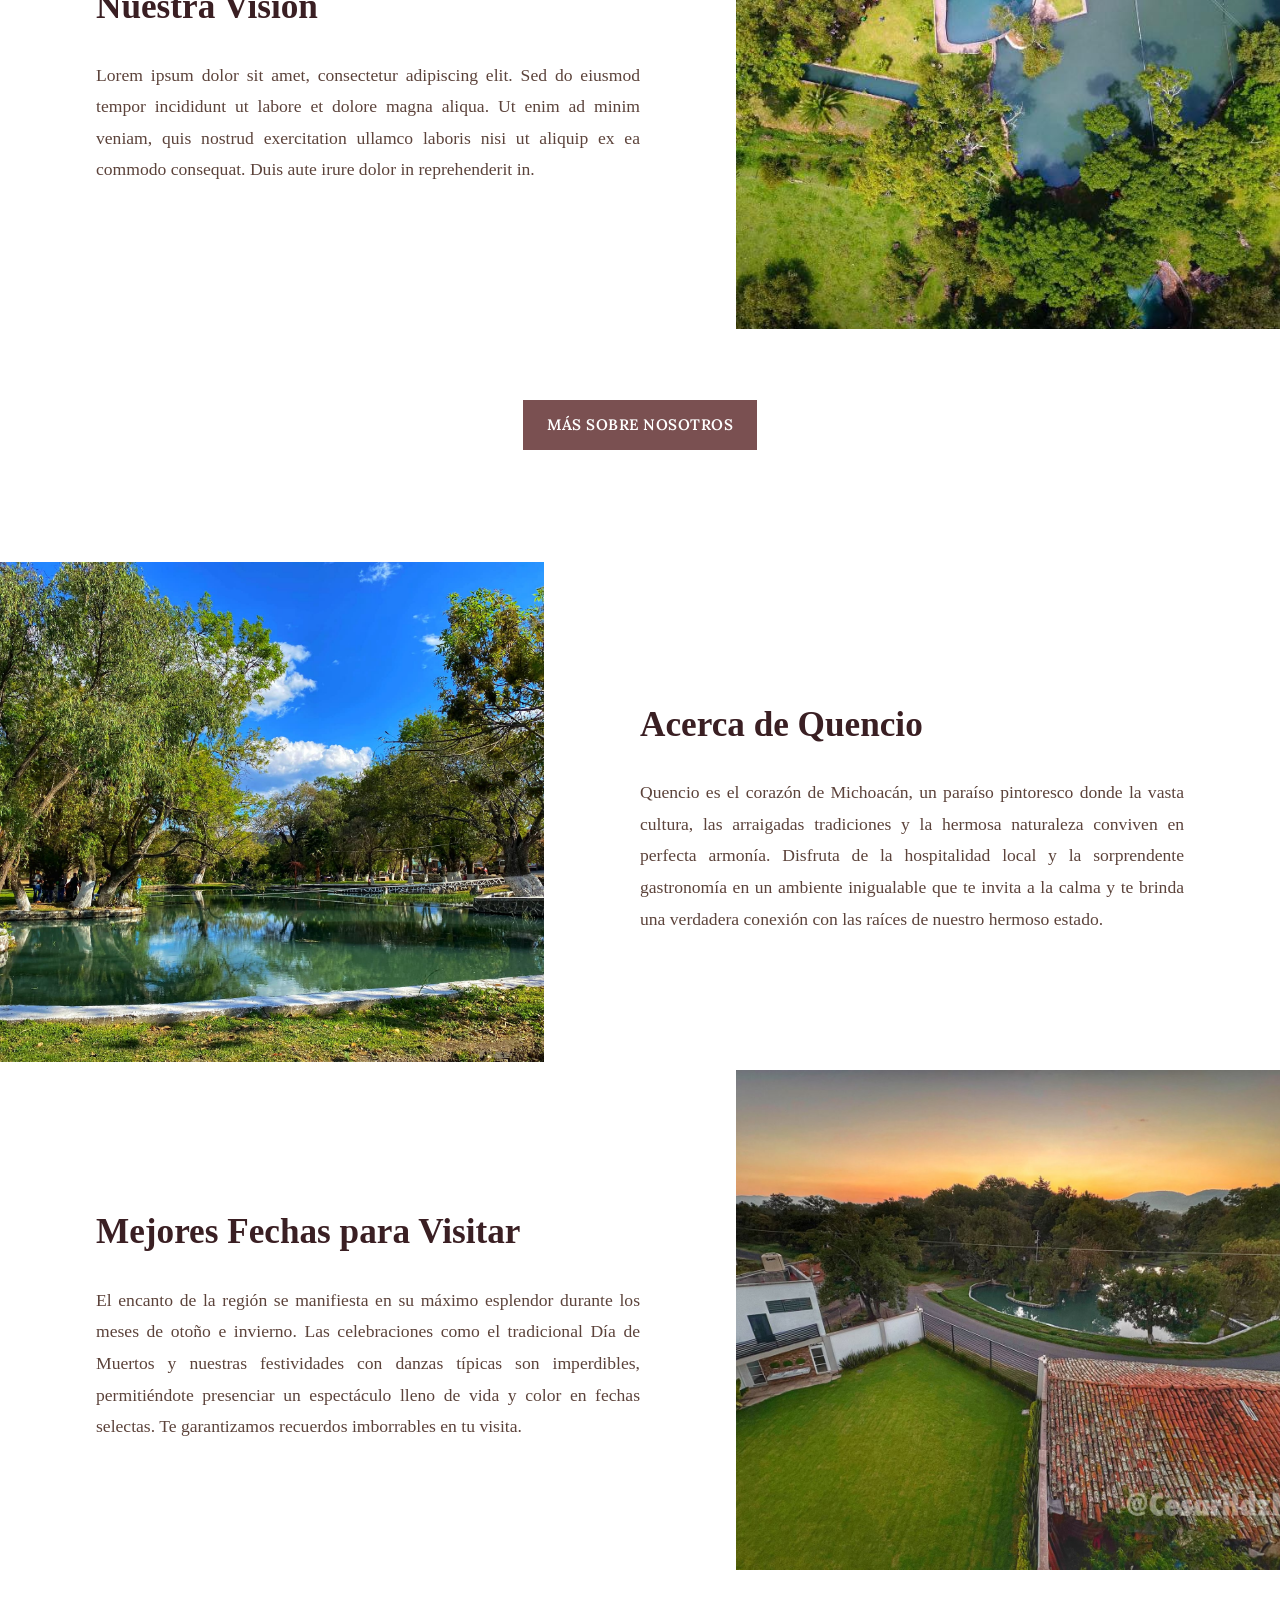
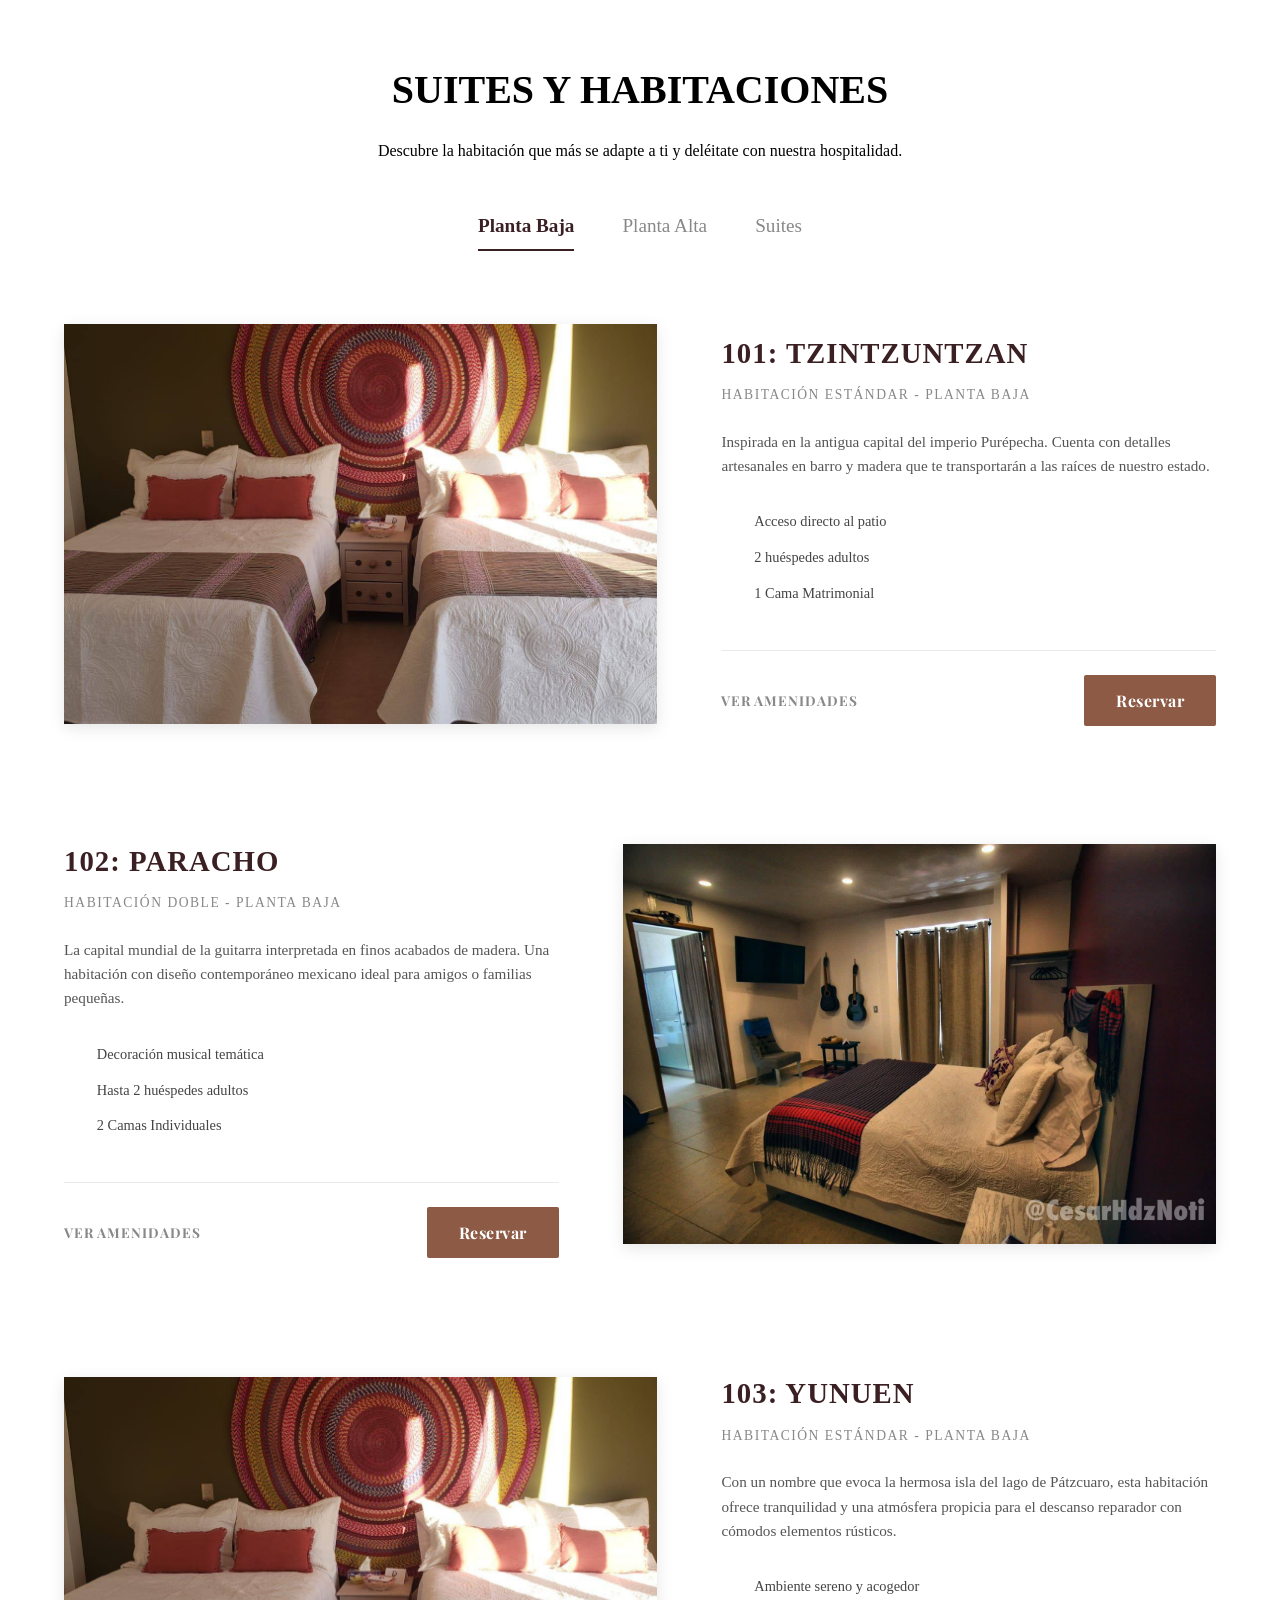
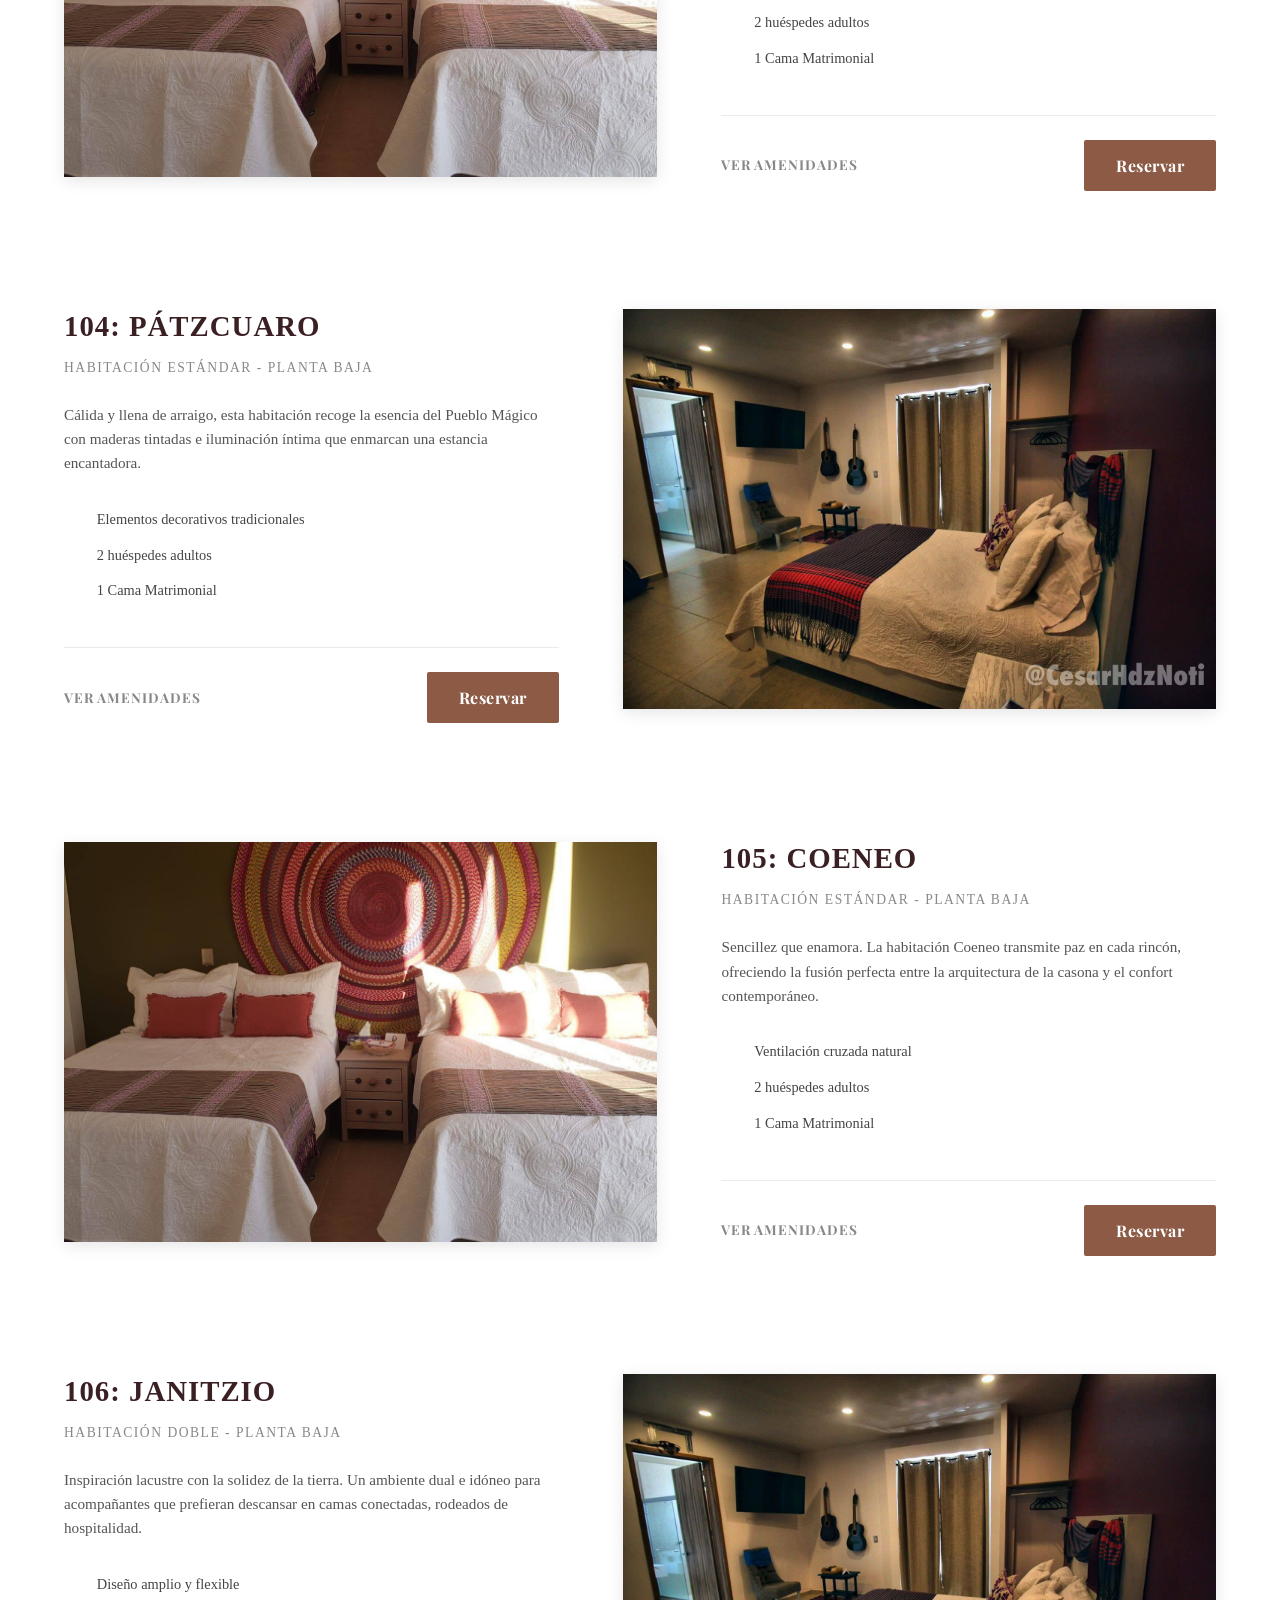
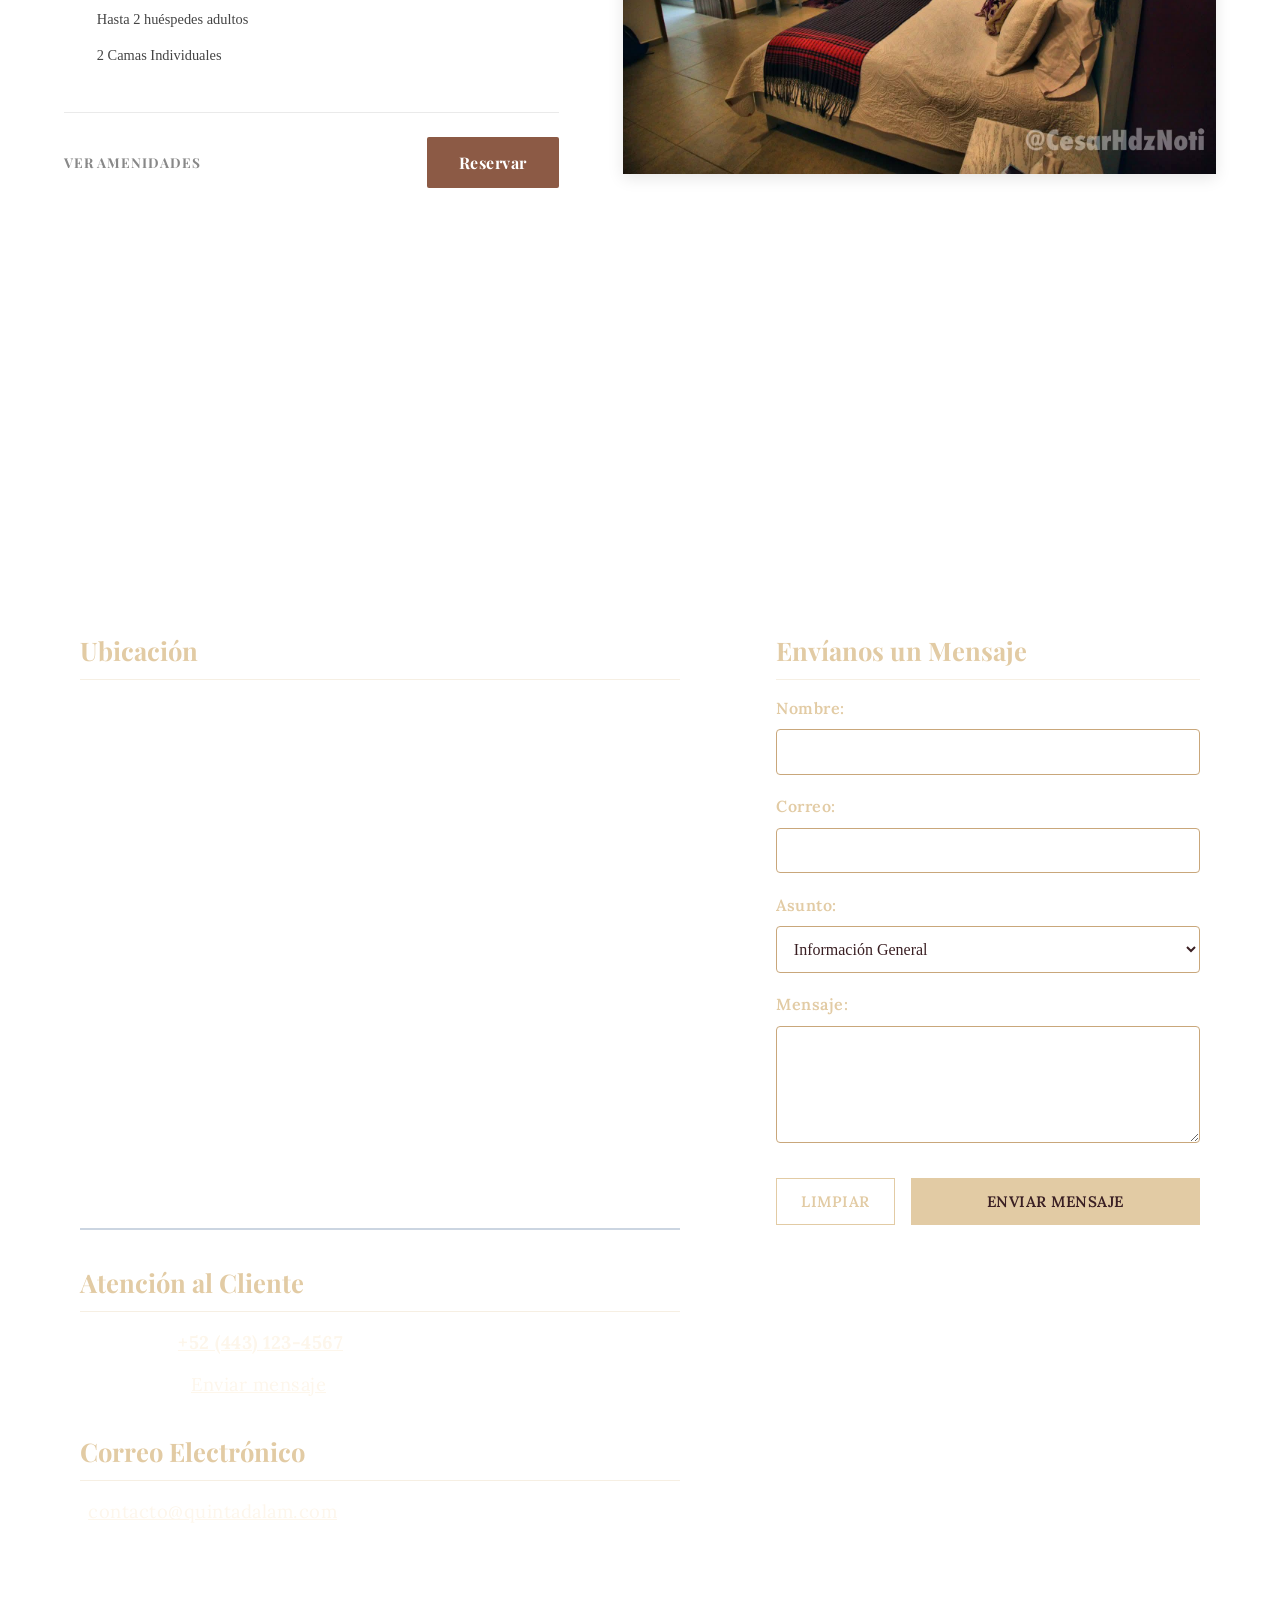
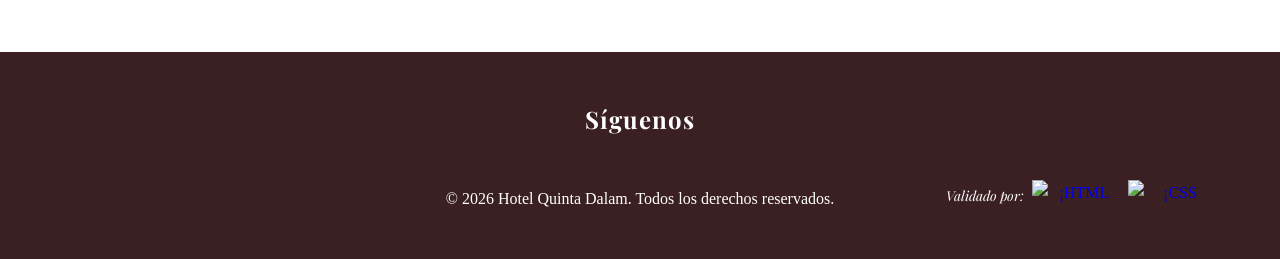
==== commit 5cbabe85: "Ajuste en el diseño de la barra de reservas y reservas funcionales" ====
--- a/index.html
+++ b/index.html
@@ -9,17 +9,16 @@
         content="Hotel Quinta Dalam - La esencia de Michoacán. Hospédate en habitaciones inspiradas en los Pueblos Mágicos de Michoacán.">
     <title>Hotel Quinta Dalam - Reserva para conocer todo Michoacán en Quencio</title>
     <link rel="icon" href="icons/hotel-solid.png" type="image/png">
-
-    <!-- Google Fonts -->
+    <link rel="stylesheet" href="https://cdn.jsdelivr.net/npm/flatpickr/dist/flatpickr.min.css">
+
     <link rel="preconnect" href="https://fonts.googleapis.com">
     <link rel="preconnect" href="https://fonts.gstatic.com" crossorigin>
     <link
         href="https://fonts.googleapis.com/css2?family=Lora:ital,wght@0,400;0,500;0,600;1,400&family=Playfair+Display:ital,wght@0,400;0,600;0,700;1,600&display=swap"
         rel="stylesheet">
 
-    <!-- Arquitectura CSS combinada -->
-    <link rel="stylesheet"
-        href="https://raw.githubusercontent.com/aguilarcalderonkaty-boop/Quinta-Dalam/refs/heads/main/styles/index-styles.css?token=GHSAT0AAAAAADV2ZOBMD6XKLBWNI6EUKGA22NHSVXQ">
+
+    <link rel="stylesheet" href="styles/index-styles.css">
 </head>
 
 <body>
@@ -38,9 +37,9 @@
                 </a>
 
                 <div class="nav-links-group">
-                    <a href="#" class="nav-animado">Sobre nosotros</a>
+                    <a href="#nosotros" class="nav-animado">Sobre nosotros</a>
                     <div class="separator-sm"></div>
-                    <a href="#" class="nav-animado">Sobre el destino</a>
+                    <a href="#destino" class="nav-animado">Sobre el destino</a>
                 </div>
 
             </div>
@@ -81,7 +80,7 @@
     </header>
 
     <main>
-        <!-- SECCIÓN: INICIO (Hero e Info) -->
+        <!-- Inicio -->
         <section id="inicio" class="hero-section">
             <div class="hero-content">
                 <p class="hero-subtitle">Descanso y tradición en </p>
@@ -95,35 +94,49 @@
 
         </section>
 
-        <!-- Barra de Reservas Rápida (Estilo Superpuesto Flotante) -->
+        <!-- Buscador rápido -->
         <div class="quick-booking-bar container">
-            <form action="reservacion.html" class="quick-booking-form">
-                <div class="qb-group qb-date">
-                    <label>Llegada</label>
-                    <input type="date" required>
-                </div>
-
-                <div class="qb-group qb-date">
-                    <label>Salida</label>
-                    <input type="date" required>
-                </div>
-
-                <div class="qb-group">
-                    <label>Huéspedes</label>
-                    <select name="huespedes" class="qb-select-standard">
-                        <option value="1">1 Adulto, 0 Niños</option>
-                        <option value="2" selected>2 Adultos, 0 Niños</option>
-                        <option value="3">2 Adultos, 2 Niños</option>
-                        <option value="4">4 Adultos, 0 Niños</option>
-                    </select>
-                </div>
-
-                <button type="submit" class="btn-reservar-hero">BUSCAR</button>
+            <form action="reservacion.html" class="quick-booking-form" id="booking-form">
+
+                <div class="qb-group qb-date-range">
+                    <label class="qb-label-elegant">FECHAS DE ESTANCIA</label>
+                    <div class="input-with-icon">
+                        <i class="fa-regular fa-calendar input-icon"></i>
+                        <input type="text" id="rango-fechas" class="input-style-elegant"
+                            placeholder="Seleccionar fechas" readonly required>
+                    </div>
+                </div>
+
+                <div class="qb-group qb-occupancy">
+                    <label class="qb-label-elegant">PERSONAS</label>
+                    <div class="input-with-icon trigger-occupancy" id="occupancy-trigger">
+                        <div class="occ-summary-display">
+                            <i class="fa-regular fa-user input-icon-static"></i>
+                            <span id="summary-guests" class="summary-number">2</span>
+                            <i class="fa-solid fa-bed input-icon-static" style="margin-left: 12px;"></i>
+                            <span id="summary-rooms" class="summary-number">1</span>
+                        </div>
+                        <i class="fa-solid fa-chevron-down caret-icon"></i>
+                    </div>
+
+                    <div class="occupancy-dropdown" id="occupancy-dropdown">
+                        <div id="rooms-container"></div>
+
+                        <div class="occ-dropdown-footer">
+                            <a href="#" class="btn-add-room" id="btn-add-room">+ Añadir habitaciones</a>
+                            <button type="button" class="btn-confirm-occ" id="btn-confirm-occ">Confirmar</button>
+                        </div>
+                    </div>
+                    <input type="hidden" name="total_adultos" id="hidden-adults" value="2">
+                    <input type="hidden" name="total_ninos" id="hidden-children" value="0">
+                    <input type="hidden" name="total_habitaciones" id="hidden-rooms" value="1">
+                </div>
+
+                <button type="submit" class="btn-reservar-hero-elegant">BUSCAR</button>
             </form>
         </div>
 
-
-        <section class="about-section" style="margin-top: 0;">
+        <section id="nosotros" class="about-section" style="margin-top: 0;">
             <!-- Misión: Imagen Izquierda, Texto Derecha -->
             <div class="alternating-row edge-to-edge">
                 <div class="alt-row-image">
@@ -133,15 +146,18 @@
                     <div class="alt-row-content">
                         <h2 class="alt-title">Nuestra Misión</h2>
                         <p class="alt-text">
-                            Lorem ipsum dolor sit amet, consectetur adipiscing elit. Sed do eiusmod tempor incididunt ut
-                            labore et dolore magna aliqua. Ut enim ad minim veniam, quis nostrud exercitation ullamco
-                            laboris nisi ut aliquip ex ea commodo consequat. Duis aute irure dolor in reprehenderit in.
+                            Lorem ipsum dolor sit amet, consectetur adipiscing elit. Sed do eiusmod tempor
+                            incididunt ut
+                            labore et dolore magna aliqua. Ut enim ad minim veniam, quis nostrud exercitation
+                            ullamco
+                            laboris nisi ut aliquip ex ea commodo consequat. Duis aute irure dolor in reprehenderit
+                            in.
                         </p>
                     </div>
                 </div>
             </div>
 
-            <!-- Visión: Texto Izquierda, Imagen Derecha (manejado por CSS reverse) -->
+            <!-- Visión -->
             <div class="alternating-row edge-to-edge reverse">
                 <div class="alt-row-image">
                     <img src="img/quencio.jpg" alt="Nuestra Visión" title="Imagen de la Visión">
@@ -150,9 +166,12 @@
                     <div class="alt-row-content">
                         <h2 class="alt-title">Nuestra Visión</h2>
                         <p class="alt-text">
-                            Lorem ipsum dolor sit amet, consectetur adipiscing elit. Sed do eiusmod tempor incididunt ut
-                            labore et dolore magna aliqua. Ut enim ad minim veniam, quis nostrud exercitation ullamco
-                            laboris nisi ut aliquip ex ea commodo consequat. Duis aute irure dolor in reprehenderit in.
+                            Lorem ipsum dolor sit amet, consectetur adipiscing elit. Sed do eiusmod tempor
+                            incididunt ut
+                            labore et dolore magna aliqua. Ut enim ad minim veniam, quis nostrud exercitation
+                            ullamco
+                            laboris nisi ut aliquip ex ea commodo consequat. Duis aute irure dolor in reprehenderit
+                            in.
                         </p>
                     </div>
                 </div>
@@ -160,11 +179,101 @@
 
             <!-- Botón Más Sobre Nosotros -->
             <div class="container text-center" style="margin-top: 4rem; padding-bottom: 2rem;">
-                <a href="#" class="btn-primary">MÁS SOBRE NOSOTROS</a>
-            </div>
+                <a href="#" id="btn-mas-nosotros" class="btn-primary">MÁS SOBRE NOSOTROS</a>
+            </div>
+
+            <!-- Contenido desplegable de Más Sobre Nosotros -->
+            <div id="mas-nosotros-content" class="container"
+                style="display: none; padding-bottom: 4rem; animation: fadeIn 0.5s ease;">
+                <div class="text-center" style="margin-bottom: 3rem;">
+                    <h3
+                        style="font-family: 'Playfair Display', serif; font-size: 2.2rem; color: var(--color-brand); margin-bottom: 1.5rem;">
+                        Nuestra Historia</h3>
+                    <p
+                        style="color: #555; max-width: 800px; margin: 0 auto; line-height: 1.8; font-size: 1.1rem; text-align: justify;">
+                        Hotel Quinta Dalam nació del profundo amor por nuestra tierra y el sueño de compartir la
+                        riqueza
+                        cultural de Michoacán con el mundo. Desde nuestros inicios, nos propusimos crear un lugar
+                        donde
+                        la hospitalidad tradicional se funde con el confort moderno. Cada rincón y cada detalle ha
+                        sido
+                        pensado para brindar no solo descanso a tu viaje, sino también un tributo a la belleza
+                        atemporal
+                        de Quencio y sus alrededores.
+                    </p>
+                </div>
+                <div style="display: flex; gap: 4rem; justify-content: center; flex-wrap: wrap;">
+                    <div class="founder-card" style="text-align: center; max-width: 250px;">
+                        <img src="img/habitacion_tzintzuntzan.jpg" alt="María Elena"
+                            onerror="this.src='img/frontal-hotel.jpg'"
+                            style="width: 160px; height: 160px; border-radius: 50%; object-fit: cover; border: 4px solid #e2cba4; margin-bottom: 1rem; box-shadow: 0 4px 15px rgba(0,0,0,0.15);">
+                        <h4
+                            style="font-family: 'Playfair Display', serif; color: var(--color-brand); font-size: 1.3rem; margin-bottom: 0.3rem;">
+                            María Elena</h4>
+                        <p style="color: #888; font-size: 0.95rem; text-transform: uppercase; letter-spacing: 1px;">
+                            Cofundadora</p>
+                    </div>
+                    <div class="founder-card" style="text-align: center; max-width: 250px;">
+                        <img src="img/habitacion_paracho.jpg" alt="Alejandro" onerror="this.src='img/quencio.jpg'"
+                            style="width: 160px; height: 160px; border-radius: 50%; object-fit: cover; border: 4px solid #e2cba4; margin-bottom: 1rem; box-shadow: 0 4px 15px rgba(0,0,0,0.15);">
+                        <h4
+                            style="font-family: 'Playfair Display', serif; color: var(--color-brand); font-size: 1.3rem; margin-bottom: 0.3rem;">
+                            Alejandro</h4>
+                        <p style="color: #888; font-size: 0.95rem; text-transform: uppercase; letter-spacing: 1px;">
+                            Cofundador</p>
+                    </div>
+                </div>
+            </div>
+
+
         </section>
 
-        <!-- SECCIÓN: HABITACIONES -->
+        <!-- Sobre el destino -->
+        <section id="destino" class="about-section" style="padding-top: 5rem;">
+            <!-- Quencio -->
+            <div class="alternating-row edge-to-edge">
+                <div class="alt-row-image">
+                    <img src="img/banner_contacto.jpg" alt="Acerca de Quencio" title="Conoce Quencio"
+                        onerror="this.src='img/frontal-hotel.jpg'">
+                </div>
+                <div class="alt-row-content-wrapper">
+                    <div class="alt-row-content">
+                        <h2 class="alt-title">Acerca de Quencio</h2>
+                        <p class="alt-text">
+                            Quencio es el corazón de Michoacán, un paraíso pintoresco donde la vasta cultura, las
+                            arraigadas tradiciones y la hermosa naturaleza conviven en perfecta armonía. Disfruta de
+                            la
+                            hospitalidad local y la sorprendente gastronomía en un ambiente inigualable que te
+                            invita a
+                            la calma y te brinda una verdadera conexión con las raíces de nuestro hermoso estado.
+                        </p>
+                    </div>
+                </div>
+            </div>
+
+            <!-- Mejores fechas para visitar -->
+            <div class="alternating-row edge-to-edge reverse">
+                <div class="alt-row-image">
+                    <img src="img/NAV.jpg" alt="Mejores fechas para visitar" title="Fechas ideales"
+                        onerror="this.src='img/quencio.jpg'">
+                </div>
+                <div class="alt-row-content-wrapper">
+                    <div class="alt-row-content">
+                        <h2 class="alt-title">Mejores Fechas para Visitar</h2>
+                        <p class="alt-text">
+                            El encanto de la región se manifiesta en su máximo esplendor durante los meses de otoño
+                            e
+                            invierno. Las celebraciones como el tradicional Día de Muertos y nuestras festividades
+                            con
+                            danzas típicas son imperdibles, permitiéndote presenciar un espectáculo lleno de vida y
+                            color en fechas selectas. Te garantizamos recuerdos imborrables en tu visita.
+                        </p>
+                    </div>
+                </div>
+            </div>
+        </section>
+
+        <!-- Habitaciones -->
         <section id="habitaciones" class="rooms-section">
             <div class="container">
                 <div class="text-center">
@@ -173,26 +282,24 @@
                         nuestra hospitalidad.</p>
                 </div>
 
-                <!-- CONTROLES RADIO OCULTOS (MAGIA CSS) -->
+                <!-- Controles -->
                 <input type="radio" name="x-room-cat" id="x-cat-pb" class="x-cat-radio" checked>
                 <input type="radio" name="x-room-cat" id="x-cat-pa" class="x-cat-radio">
                 <input type="radio" name="x-room-cat" id="x-cat-suites" class="x-cat-radio">
 
-                <!-- MENU DE CATEGORIAS -->
+                <!-- Filtros -->
                 <div class="x-cat-menu">
                     <label for="x-cat-pb" class="x-cat-label">Planta Baja</label>
                     <label for="x-cat-pa" class="x-cat-label">Planta Alta</label>
                     <label for="x-cat-suites" class="x-cat-label">Suites</label>
                 </div>
 
-                <!-- LISTA DE HABITACIONES -->
+                <!-- Galería -->
                 <div class="x-rooms-list">
 
-                    <!-- ==============================================
-                         SUITES
-                         ============================================== -->
-
-                    <!-- ROOM 201 SUITE QUENCIO (SUITE) -->
+                    <!-- Suites -->
+
+                    <!-- 201 -->
                     <article class="x-room-row x-cat-suites">
                         <div class="x-room-img-container">
                             <img src="img/suite_quencio.jpg" alt="Suite Quencio">
@@ -201,12 +308,14 @@
                             <h3>SUITE QUENCIO</h3>
                             <span class="x-room-subtitle">201 CASA PRINCIPAL - PLANTA ALTA</span>
                             <p class="x-room-desc">Complementa las vistas a los jardines con el confort de una suite
-                                superior, con amenidades premium y una decoración auténtica para relajarte al máximo.
+                                superior, con amenidades premium y una decoración auténtica para relajarte al
+                                máximo.
                             </p>
 
                             <ul class="x-room-amenities">
                                 <li><i class="fa-solid fa-water"></i> Vista al jardín central</li>
-                                <li><i class="fa-solid fa-users"></i> 4 huéspedes: Capacidad máxima hasta 4 adultos</li>
+                                <li><i class="fa-solid fa-users"></i> 4 huéspedes: Capacidad máxima hasta 4 adultos
+                                </li>
                                 <li><i class="fa-solid fa-bed"></i> 1 Cama King Size, 1 Sofá Cama</li>
                             </ul>
 
@@ -217,11 +326,9 @@
                         </div>
                     </article>
 
-                    <!-- ==============================================
-                         PLANTA BAJA
-                         ============================================== -->
-
-                    <!-- ROOM 101 TZINTZUNTZAN (PB) -->
+                    <!-- Planta Baja -->
+
+                    <!-- 101 -->
                     <article class="x-room-row x-cat-pb">
                         <div class="x-room-img-container">
                             <img src="img/habitacion_tzintzuntzan.jpg" alt="Habitación Tzintzuntzan">
@@ -246,7 +353,7 @@
                         </div>
                     </article>
 
-                    <!-- ROOM 102 PARACHO (PB) -->
+                    <!-- 102 -->
                     <article class="x-room-row x-cat-pb reverse">
                         <div class="x-room-img-container">
                             <img src="img/habitacion_paracho.jpg" alt="Habitación Paracho">
@@ -254,8 +361,10 @@
                         <div class="x-room-content">
                             <h3>102: PARACHO</h3>
                             <span class="x-room-subtitle">HABITACIÓN DOBLE - PLANTA BAJA</span>
-                            <p class="x-room-desc">La capital mundial de la guitarra interpretada en finos acabados de
-                                madera. Una habitación con diseño contemporáneo mexicano ideal para amigos o familias
+                            <p class="x-room-desc">La capital mundial de la guitarra interpretada en finos acabados
+                                de
+                                madera. Una habitación con diseño contemporáneo mexicano ideal para amigos o
+                                familias
                                 pequeñas.</p>
 
                             <ul class="x-room-amenities">
@@ -271,7 +380,7 @@
                         </div>
                     </article>
 
-                    <!-- ROOM 103 YUNUEN (PB) -->
+                    <!-- 103 -->
                     <article class="x-room-row x-cat-pb">
                         <div class="x-room-img-container">
                             <img src="img/103_yunuen.jpg" alt="Habitación Yunuen"
@@ -280,8 +389,10 @@
                         <div class="x-room-content">
                             <h3>103: YUNUEN</h3>
                             <span class="x-room-subtitle">HABITACIÓN ESTÁNDAR - PLANTA BAJA</span>
-                            <p class="x-room-desc">Con un nombre que evoca la hermosa isla del lago de Pátzcuaro, esta
-                                habitación ofrece tranquilidad y una atmósfera propicia para el descanso reparador con
+                            <p class="x-room-desc">Con un nombre que evoca la hermosa isla del lago de Pátzcuaro,
+                                esta
+                                habitación ofrece tranquilidad y una atmósfera propicia para el descanso reparador
+                                con
                                 cómodos elementos rústicos.</p>
 
                             <ul class="x-room-amenities">
@@ -297,7 +408,7 @@
                         </div>
                     </article>
 
-                    <!-- ROOM 104 PÁTZCUARO (PB) -->
+                    <!-- 104 -->
                     <article class="x-room-row x-cat-pb reverse">
                         <div class="x-room-img-container">
                             <img src="img/104_patzcuaro.jpg" alt="Habitación Pátzcuaro"
@@ -323,7 +434,7 @@
                         </div>
                     </article>
 
-                    <!-- ROOM 105 COENEO (PB) -->
+                    <!-- 105 -->
                     <article class="x-room-row x-cat-pb">
                         <div class="x-room-img-container">
                             <img src="img/105_coeneo.jpg" alt="Habitación Coeneo"
@@ -333,7 +444,8 @@
                             <h3>105: COENEO</h3>
                             <span class="x-room-subtitle">HABITACIÓN ESTÁNDAR - PLANTA BAJA</span>
                             <p class="x-room-desc">Sencillez que enamora. La habitación Coeneo transmite paz en cada
-                                rincón, ofreciendo la fusión perfecta entre la arquitectura de la casona y el confort
+                                rincón, ofreciendo la fusión perfecta entre la arquitectura de la casona y el
+                                confort
                                 contemporáneo.</p>
 
                             <ul class="x-room-amenities">
@@ -349,7 +461,7 @@
                         </div>
                     </article>
 
-                    <!-- ROOM 106 JANITZIO (PB) -->
+                    <!-- 106 -->
                     <article class="x-room-row x-cat-pb reverse">
                         <div class="x-room-img-container">
                             <img src="img/106_janitzio.jpg" alt="Habitación Janitzio"
@@ -358,7 +470,8 @@
                         <div class="x-room-content">
                             <h3>106: JANITZIO</h3>
                             <span class="x-room-subtitle">HABITACIÓN DOBLE - PLANTA BAJA</span>
-                            <p class="x-room-desc">Inspiración lacustre con la solidez de la tierra. Un ambiente dual e
+                            <p class="x-room-desc">Inspiración lacustre con la solidez de la tierra. Un ambiente
+                                dual e
                                 idóneo para acompañantes que prefieran descansar en camas conectadas, rodeados de
                                 hospitalidad.</p>
 
@@ -375,11 +488,9 @@
                         </div>
                     </article>
 
-                    <!-- ==============================================
-                         PLANTA ALTA
-                         ============================================== -->
-
-                    <!-- ROOM 202 MORELIA (PA) -->
+                    <!-- Planta Alta -->
+
+                    <!-- 202 -->
                     <article class="x-room-row x-cat-pa">
                         <div class="x-room-img-container">
                             <img src="img/habitacion_morelia.jpg" alt="Habitación Morelia">
@@ -387,7 +498,8 @@
                         <div class="x-room-content">
                             <h3>202: MORELIA</h3>
                             <span class="x-room-subtitle">HABITACIÓN ESTÁNDAR - PLANTA ALTA</span>
-                            <p class="x-room-desc">Evoca la majestuosidad arquitectónica de la capital michoacana con
+                            <p class="x-room-desc">Evoca la majestuosidad arquitectónica de la capital michoacana
+                                con
                                 acabados de cantera rosa auténtica y espacios soberbios que garantizan un descanso
                                 absoluto.</p>
 
@@ -404,7 +516,7 @@
                         </div>
                     </article>
 
-                    <!-- ROOM 203 TACÁMBARO (PA) -->
+                    <!-- 203 -->
                     <article class="x-room-row x-cat-pa reverse">
                         <div class="x-room-img-container">
                             <img src="img/203_tacambaro.jpg" alt="Habitación Tacámbaro"
@@ -413,7 +525,8 @@
                         <div class="x-room-content">
                             <h3>203: TACÁMBARO</h3>
                             <span class="x-room-subtitle">HABITACIÓN ESTÁNDAR - PLANTA ALTA</span>
-                            <p class="x-room-desc">Homenaje a uno de los puntos florales del estado. Una estancia con
+                            <p class="x-room-desc">Homenaje a uno de los puntos florales del estado. Una estancia
+                                con
                                 excelente iluminación que invita al descanso y con detalles pintorescos.</p>
 
                             <ul class="x-room-amenities">
@@ -429,7 +542,7 @@
                         </div>
                     </article>
 
-                    <!-- ROOM 204 URUAPAN (PA) -->
+                    <!-- 204 -->
                     <article class="x-room-row x-cat-pa">
                         <div class="x-room-img-container">
                             <img src="img/204_uruapan.jpg" alt="Habitación Uruapan"
@@ -455,7 +568,7 @@
                         </div>
                     </article>
 
-                    <!-- ROOM 205 TLALPUJAHUA (PA) -->
+                    <!-- 205 -->
                     <article class="x-room-row x-cat-pa reverse">
                         <div class="x-room-img-container">
                             <img src="img/205_tlalpujahua.jpg" alt="Habitación Tlalpujahua"
@@ -464,7 +577,8 @@
                         <div class="x-room-content">
                             <h3>205: TLALPUJAHUA</h3>
                             <span class="x-room-subtitle">HABITACIÓN ESTÁNDAR - PLANTA ALTA</span>
-                            <p class="x-room-desc">Elegancia brillante y clásica. Aquí encontrarás madera labrada y un
+                            <p class="x-room-desc">Elegancia brillante y clásica. Aquí encontrarás madera labrada y
+                                un
                                 espacio encantador donde te sentirás en un rincón atemporal lleno de encanto.</p>
 
                             <ul class="x-room-amenities">
@@ -480,7 +594,7 @@
                         </div>
                     </article>
 
-                    <!-- ROOM 206 CUITZEO (PA) -->
+                    <!-- 206 -->
                     <article class="x-room-row x-cat-pa">
                         <div class="x-room-img-container">
                             <img src="img/206_cuitzeo.jpg" alt="Habitación Cuitzeo"
@@ -505,7 +619,7 @@
                         </div>
                     </article>
 
-                    <!-- ROOM 207 CUANAJO (PA) -->
+                    <!-- 207 -->
                     <article class="x-room-row x-cat-pa reverse">
                         <div class="x-room-img-container">
                             <img src="img/207_cuanajo.jpg" alt="Habitación Cuanajo"
@@ -514,7 +628,8 @@
                         <div class="x-room-content">
                             <h3>207: CUANAJO</h3>
                             <span class="x-room-subtitle">HABITACIÓN ESTÁNDAR - PLANTA ALTA</span>
-                            <p class="x-room-desc">Refleja la noble labor artesanal en muebles tallados. Una habitación
+                            <p class="x-room-desc">Refleja la noble labor artesanal en muebles tallados. Una
+                                habitación
                                 concebida para brindar paz y hacerte sentir un profundo vínculo con el confort
                                 tradicional.</p>
 
@@ -536,7 +651,7 @@
         </section>
 
 
-        <!-- SECCIÓN: CONTACTO -->
+        <!-- Contacto -->
         <section id="contacto" class="contact-section">
             <div class="container">
                 <div class="text-center">
@@ -555,7 +670,8 @@
                         <hr style="margin: 2rem 0; border: 1px solid #cbd5e1;">
 
                         <h3 class="contact-subtitle">Atención al Cliente</h3>
-                        <p class="contact-detail"><i class="fa-solid fa-phone" style="margin-right: 8px;"></i> Teléfono:
+                        <p class="contact-detail"><i class="fa-solid fa-phone" style="margin-right: 8px;"></i>
+                            Teléfono:
                             <b><a href="tel:+524431234567">+52 (443) 123-4567</a></b>
                         </p>
                         <p class="contact-detail"><i class="fa-brands fa-whatsapp" style="margin-right: 8px;"></i>
@@ -595,8 +711,7 @@
                             </div>
                             <div class="form-actions" style="display: flex; gap: 1rem; margin-top: 1rem;">
                                 <input type="reset" value="LIMPIAR" class="btn-clear">
-                                <input type="submit" value="ENVIAR MENSAJE AHORA" class="btn-secondary"
-                                    style="flex-grow: 1;">
+                                <input type="submit" value="ENVIAR MENSAJE" class="btn-secondary" style="flex-grow: 1;">
                             </div>
                         </form>
                     </div>
@@ -622,14 +737,29 @@
                 </a>
             </div>
             <p class="footer-text">© 2026 Hotel Quinta Dalam. Todos los derechos reservados.</p>
-            <p class="w3c-badge" style="position: absolute; right: 0; bottom: 0; margin: 0;">
-                <a href="https://jigsaw.w3.org/css-validator/check/referer" target="_blank">
+            <div class="w3c-badge"
+                style="position: absolute; right: 0; bottom: 0; margin: 0; display: flex; align-items: center; gap: 8px;">
+                <span
+                    style="font-family: 'Playfair Display', serif; font-size: 0.85rem; color: var(--text-muted); font-style: italic;">Validado
+                    por:</span>
+
+                <a href="https://validator.w3.org/check?uri=referer" style="display: flex; align-items: center;"
+                    target="_blank">
+                    <img src="https://www.w3.org/Icons/valid-html40" alt="¡HTML Válido!"
+                        style="border:0;width:88px;height:31px">
+                </a>
+                <a href="https://jigsaw.w3.org/css-validator/check/referer" style="display: flex; align-items: center;"
+                    target="_blank">
                     <img style="border:0;width:88px;height:31px" src="https://jigsaw.w3.org/css-validator/images/vcss"
                         alt="¡CSS Válido!" />
                 </a>
-            </p>
+            </div>
         </div>
     </footer>
+    <script src="https://cdn.jsdelivr.net/npm/flatpickr"></script>
+    <script src="https://npmcdn.com/flatpickr/dist/l10n/es.js"></script>
+
+    <script src="scripts/reservas.js"></script>
 </body>
 
 </html>
--- a/styles/index-styles.css
+++ b/styles/index-styles.css
@@ -0,0 +1,1573 @@
+:root {
+    --color-brand: #3A1F23;
+    /* Azul oscuro Iberostar (Logo y Textos primarios) */
+    --color-secondary: #7A5051;
+    /* Verde agua/turquesa (Botones y acentos) */
+    --color-dark: #000000;
+    /* Gris oscuro para textos normales */
+    --bg-light: #FFFFFF;
+    /* Gris muy claro para fondos */
+    --bg-dark: #3A1F23;
+    /* Footer */
+    --white: #FFFFFF;
+    --nav-height: 100px;
+}
+
+* {
+    margin: 0;
+    padding: 0;
+    box-sizing: border-box;
+}
+
+a {
+    text-decoration: none;
+}
+
+html {
+    scroll-behavior: smooth;
+    scroll-padding-top: var(--nav-height);
+}
+
+body {
+    font-family: 'Times New Roman', Times, serif;
+    background-color: var(--bg-light);
+    color: var(--color-dark);
+    line-height: 1.6;
+}
+
+.container {
+    width: 90%;
+    max-width: 1200px;
+    margin: 0 auto;
+}
+
+.text-center {
+    text-align: center;
+}
+
+.section-title {
+    text-align: center;
+    font-size: 2.5rem;
+    margin-bottom: 1rem;
+    color: var(--color-dark);
+}
+
+.text-white {
+    color: var(--white);
+}
+
+.link-important {
+    color: var(--color-secondary);
+    font-weight: bold;
+    text-decoration: underline;
+}
+
+/* =========================================
+   HEADER Y NAVEGACIÓN
+   ========================================= */
+
+.header-nav {
+    position: sticky;
+    top: 0;
+    z-index: 1000;
+    background-color: var(--color-brand);
+    height: 80px;
+    box-shadow: 0 2px 10px rgba(0, 0, 0, 0.05);
+    display: flex;
+    align-items: center;
+}
+
+/* Animaciones */
+.nav-animado,
+.icono-animado {
+    transition: all 0.3s ease;
+    color: var(--white);
+    text-decoration: none;
+    font-weight: 500;
+}
+
+.nav-animado:hover,
+.icono-animado:hover {
+    color: #f59e0b !important;
+    /* Color dorado/ámbar */
+}
+
+.nav-animado:hover {
+    transform: translateY(-2px);
+}
+
+.icono-animado {
+    display: inline-block;
+}
+
+.icono-animado:hover {
+    transform: scale(1.25);
+}
+
+.icono-animado:active {
+    transform: scale(0.9);
+}
+
+/* Estructura Layout */
+.navbar-container {
+    display: flex;
+    justify-content: space-between;
+    align-items: center;
+    width: 100%;
+}
+
+.navbar-wide {
+    width: 96%;
+    max-width: none;
+    margin: 0 auto;
+}
+
+.navbar-left {
+    display: flex;
+    align-items: center;
+    gap: 3rem;
+}
+
+.navbar-brand {
+    text-decoration: none;
+    color: var(--white);
+    display: flex;
+    align-items: center;
+    gap: 0.8rem;
+}
+
+.brand-text-wrapper {
+    display: flex;
+    flex-direction: column;
+    line-height: 1;
+}
+
+.brand-title {
+    font-family: 'Playfair Display', serif;
+    font-weight: 700;
+    font-size: 1.5rem;
+    letter-spacing: 2px;
+    text-shadow: 1px 1px 2px rgba(0, 0, 0, 0.3);
+}
+
+.brand-subtitle {
+    font-family: 'Lora', serif;
+    font-size: 0.65rem;
+    letter-spacing: 1.5px;
+    color: #ffd700;
+    /* Dorado para destacar elegancia */
+    text-transform: uppercase;
+}
+
+.nav-links-group {
+    display: flex;
+    align-items: center;
+    gap: 1.5rem;
+    font-family: 'Lora', serif;
+    font-size: 1.05rem;
+}
+
+.navbar-right {
+    display: flex;
+    justify-content: flex-end;
+}
+
+.navbar-secondary-links {
+    display: flex;
+    align-items: center;
+    gap: 1.5rem;
+    font-family: 'Lora', serif;
+}
+
+.social-top-nav {
+    display: flex;
+    gap: 1rem;
+    align-items: center;
+}
+
+/* Separadores e Iconos */
+.separator-sm {
+    width: 1px;
+    height: 18px;
+    background-color: rgba(255, 255, 255, 0.6);
+}
+
+.separator-md {
+    width: 1px;
+    height: 24px;
+    background-color: rgba(255, 255, 255, 0.4);
+}
+
+.social-icon-lg {
+    font-size: 1.2rem;
+}
+
+.social-icon-md {
+    font-size: 1.1rem;
+}
+
+.contact-link-wrapper,
+.login-link-wrapper {
+    display: flex;
+    align-items: center;
+    gap: 0.5rem;
+}
+
+.login-link-wrapper {
+    font-size: 0.95rem;
+    /* Ajuste sutil de tamaño para login */
+    letter-spacing: 0.5px;
+}
+
+/* Menú Hamburguesa estático */
+.menu-toggle {
+    background: none;
+    border: none;
+    cursor: pointer;
+    display: flex;
+    flex-direction: column;
+    gap: 6px;
+    padding: 5px;
+}
+
+.menu-toggle span {
+    display: block;
+    width: 30px;
+    height: 2px;
+    background-color: #333;
+    transition: 0.3s;
+}
+
+.menu-toggle:hover span {
+    background-color: #7A5051;
+}
+
+section {
+    padding: 5rem 0;
+}
+
+.rooms-grid {
+    display: grid;
+    grid-template-columns: repeat(auto-fit, minmax(300px, 1fr));
+    gap: 2rem;
+}
+
+.contact-grid {
+    display: grid;
+    grid-template-columns: 1fr 1fr;
+    gap: 4rem;
+    margin-top: 3rem;
+}
+
+.booking-section {
+    background-color: var(--color-brand);
+    padding: 5rem 0;
+}
+
+.booking-container {
+    max-width: 900px;
+}
+
+.footer {
+    background-color: var(--bg-dark);
+    color: var(--white);
+    padding: 3rem 0;
+}
+
+/* Responsividad */
+@media (max-width: 768px) {
+    .contact-grid {
+        grid-template-columns: 1fr;
+    }
+
+    .navbar-menu {
+        display: none;
+        /* En un futuro SPA se hace menú hamburguesa */
+    }
+}
+
+/* =========================================
+   FOOTER Y REDES
+   ========================================= */
+.footer-heading {
+    font-family: 'Playfair Display', serif;
+    font-size: 1.5rem;
+    letter-spacing: 1px;
+    margin-bottom: 1rem;
+}
+
+.social-footer-links {
+    display: flex;
+    justify-content: center;
+    gap: 1.5rem;
+    margin-bottom: 2rem;
+}
+
+.social-footer-links a {
+    font-size: 2rem;
+    /* Hace los iconos más grandes */
+    color: var(--white);
+    /* Toma el color blanco definido en tu :root */
+    text-decoration: none;
+}
+
+.social-footer-links a:hover i {
+    color: #f59e0b;
+    /* Color dorado al pasar el mouse */
+}
+
+/* Botones */
+.btn-primary,
+.btn-secondary,
+.btn-clear {
+    display: inline-block;
+    padding: 0.8rem 1.5rem;
+    text-decoration: none;
+    font-family: 'Lora', serif;
+    font-weight: 600;
+    letter-spacing: 0.5px;
+    text-align: center;
+    border: none;
+    cursor: pointer;
+    transition: all 0.3s ease;
+    font-size: 0.95rem;
+}
+
+.btn-primary {
+    background-color: #7A5051;
+    color: var(--white);
+}
+
+.btn-primary:hover {
+    background-color: #5a3b3c;
+}
+
+.btn-secondary {
+    background-color: #e2cba4;
+    /* Color arena/dorado */
+    color: #3A1F23;
+    /* Marrón oscuro para contraste */
+}
+
+.btn-secondary:hover {
+    background-color: #c9a77b;
+    /* Arena oscuro al hacer hover */
+    color: #1a0f0a;
+}
+
+.btn-clear {
+    background-color: transparent;
+    border: 1px solid #e2cba4;
+    color: #e2cba4;
+}
+
+.btn-clear:hover {
+    background-color: rgba(226, 203, 164, 0.15);
+    color: #ffffff;
+    border-color: #ffffff;
+}
+
+/* Hero */
+.hero-section {
+    position: relative;
+    min-height: 85vh;
+    display: flex;
+    align-items: center;
+    justify-content: center;
+    background-image: linear-gradient(rgba(58, 31, 35, 0.4), rgba(58, 31, 35, 0.5)), url('../img/NAV.jpg');
+    background-size: cover;
+    background-position: center;
+    text-align: center;
+    color: var(--white);
+    padding: 0;
+    /* Hero llega hasta el fondo, no necesita margin inferior especial. La barra flotará encima. */
+}
+
+.hero-content {
+    max-width: 900px;
+    padding: 2rem;
+    z-index: 10;
+}
+
+.hero-title {
+    font-family: 'Playfair Display', serif;
+    font-size: 5rem;
+    margin: 1rem 0;
+    font-weight: 700;
+    text-shadow: 2px 4px 8px rgba(0, 0, 0, 0.5);
+    /* Sombra elegante */
+}
+
+.hero-subtitle {
+    font-family: 'Lora', serif;
+    font-size: 1.1rem;
+    letter-spacing: 3px;
+    text-transform: uppercase;
+    font-weight: 500;
+    text-shadow: 1px 2px 4px rgba(0, 0, 0, 0.5);
+}
+
+.hero-actions {
+    display: flex;
+    gap: 1rem;
+    justify-content: center;
+    margin-top: 2rem;
+}
+
+/* =========================================
+   BARRA DE RESERVAS
+   ========================================= */
+
+.booking-bar-wrapper {
+    background-color: var(--bg-light);
+    padding: 3rem 0;
+    border-top: 1px solid var(--color-dark);
+    border-bottom: 1px solid var(--color-brand);
+}
+
+.quick-booking-bar {
+    background-color: #fff;
+    padding: 1rem 2.5rem;
+    border-radius: 4px;
+    box-shadow: 0 15px 35px rgba(0, 0, 0, 0.12);
+    position: relative;
+    z-index: 100;
+    margin-top: -75px;
+    margin-bottom: 3rem;
+}
+
+.quick-booking-form {
+    display: grid;
+    grid-template-columns: 2fr 1.5fr auto;
+    gap: 2rem;
+    align-items: flex-end;
+}
+
+.qb-group {
+    display: flex;
+    flex-direction: column;
+    text-align: left;
+}
+
+.qb-group label {
+    font-size: 0.8rem;
+    text-transform: uppercase;
+    color: var(--color-dark);
+    font-weight: bold;
+    margin-bottom: 0.3rem;
+}
+
+.qb-group input,
+.qb-select-standard {
+    padding: 0.5rem 0;
+    border: none;
+    border-bottom: 2px solid #eaeaea;
+    border-radius: 0;
+    font-size: 1rem;
+    font-weight: 500;
+    font-family: inherit;
+    background-color: transparent;
+    color: var(--color-brand);
+    transition: border-bottom 0.3s ease;
+}
+
+.qb-group input:focus,
+.qb-select-standard:focus {
+    outline: none;
+    border-bottom: 2px solid var(--color-brand);
+}
+
+.qb-select-standard {
+    cursor: pointer;
+    width: 100%;
+}
+
+.btn-reservar-hero {
+    background-color: #7d6b38;
+    color: white;
+    padding: 1.2rem 2.5rem;
+    border: none;
+    border-radius: 2px;
+    font-weight: bold;
+    font-size: 1rem;
+    text-transform: uppercase;
+    cursor: pointer;
+    transition: background-color 0.2s ease;
+    height: 100%;
+}
+
+.btn-reservar-hero:hover {
+    background-color: #5c4e27;
+}
+
+@media (max-width: 900px) {
+    .quick-booking-bar {
+        margin-top: -30px;
+    }
+}
+
+@media (max-width: 768px) {
+    .quick-booking-form {
+        grid-template-columns: 1fr;
+        gap: 1rem;
+    }
+}
+
+.hero-title {
+    font-size: 4.5rem;
+    font-weight: 900;
+    text-shadow: 2px 2px 10px rgba(0, 0, 0, 0.5);
+    margin: 1rem 0;
+}
+
+/* =========================================
+   MISIÓN Y VISIÓN
+   ========================================= */
+.about-section {
+    padding: 0;
+    /* Quitado padding superior/inferior para pegar héroe vs contenido */
+}
+
+.alternating-row {
+    display: flex;
+    align-items: center;
+    gap: 4rem;
+    margin-bottom: 0;
+    /* Removido el margen inferior que separaba las cajitas */
+}
+
+.alternating-row.edge-to-edge {
+    gap: 0;
+    margin-bottom: 0;
+}
+
+.alternating-row:last-child {
+    margin-bottom: 0;
+}
+
+.alternating-row.reverse {
+    flex-direction: row-reverse;
+}
+
+.alt-row-image {
+    flex: 1;
+}
+
+.alt-row-image img {
+    width: 100%;
+    height: 350px;
+    /* Asegura un formato horizontal/rectangular amplio */
+    object-fit: cover;
+    border-radius: 12px;
+    box-shadow: 0 10px 30px rgba(0, 0, 0, 0.1);
+}
+
+.alternating-row.edge-to-edge .alt-row-image img {
+    border-radius: 0;
+    box-shadow: none;
+    height: 500px;
+    /* Más alto, estilo widescreen cinematográfico */
+}
+
+.alt-row-content-wrapper {
+    flex: 1;
+    display: flex;
+    flex-direction: column;
+    justify-content: center;
+    padding: 3rem 6rem;
+    /* Padding amplio para no tocar los bordes */
+}
+
+.alt-row-content {
+    /* flex: 1; y padding: 1rem; ya no aplican directamente si usamos el wrapper, pero lo mantenemos por si acaso */
+    width: 100%;
+    max-width: 600px;
+    margin: 0 auto;
+}
+
+.alt-title {
+    font-family: 'Georgia', serif;
+    font-size: 2.2rem;
+    color: var(--color-brand);
+    margin-bottom: 1.5rem;
+    font-weight: bold;
+}
+
+.alt-text {
+    font-size: 1.1rem;
+    color: #5c433b;
+    line-height: 1.8;
+    text-align: justify;
+}
+
+@media (max-width: 900px) {
+
+    .alternating-row,
+    .alternating-row.reverse {
+        flex-direction: column;
+        gap: 2rem;
+        margin-bottom: 4rem;
+    }
+
+    .alternating-row.edge-to-edge,
+    .alternating-row.edge-to-edge.reverse {
+        flex-direction: column;
+        gap: 0;
+        margin-bottom: 0;
+    }
+
+    .alt-row-image img {
+        height: 250px;
+    }
+
+    .alternating-row.edge-to-edge .alt-row-image img {
+        height: 300px;
+    }
+
+    .alt-row-content {
+        padding: 0;
+    }
+
+    .alt-row-content-wrapper {
+        padding: 3rem 1.5rem;
+    }
+}
+
+/* =========================================
+   HABITACIONES
+   ========================================= */
+
+/* Filtros */
+.x-cat-radio {
+    display: none;
+}
+
+/* Menú de categorías */
+.x-cat-menu {
+    display: flex;
+    justify-content: center;
+    gap: 3rem;
+    margin-bottom: 4rem;
+    padding-bottom: 0;
+}
+
+.x-cat-label {
+    cursor: pointer;
+    font-family: 'Georgia', serif;
+    font-size: 1.2rem;
+    color: #888;
+    padding-bottom: 0.5rem;
+    position: relative;
+    transition: color 0.3s ease;
+}
+
+.x-cat-label:hover {
+    color: #444;
+}
+
+/* Estado Activo */
+#x-cat-pb:checked~.x-cat-menu label[for="x-cat-pb"],
+#x-cat-pa:checked~.x-cat-menu label[for="x-cat-pa"],
+#x-cat-suites:checked~.x-cat-menu label[for="x-cat-suites"] {
+    color: var(--color-brand);
+    font-weight: bold;
+}
+
+#x-cat-pb:checked~.x-cat-menu label[for="x-cat-pb"]::after,
+#x-cat-pa:checked~.x-cat-menu label[for="x-cat-pa"]::after,
+#x-cat-suites:checked~.x-cat-menu label[for="x-cat-suites"]::after {
+    content: '';
+    position: absolute;
+    bottom: -1px;
+    left: 0;
+    width: 100%;
+    height: 2px;
+    background-color: var(--color-brand);
+}
+
+/* Mostrar/Ocultar */
+#x-cat-pb:checked~.x-rooms-list .x-room-row:not(.x-cat-pb) {
+    display: none;
+}
+
+#x-cat-pa:checked~.x-rooms-list .x-room-row:not(.x-cat-pa) {
+    display: none;
+}
+
+#x-cat-suites:checked~.x-rooms-list .x-room-row:not(.x-cat-suites) {
+    display: none;
+}
+
+/* Tarjeta Horizontal */
+.x-room-row {
+    display: flex;
+    gap: 4rem;
+    margin-bottom: 5rem;
+    align-items: center;
+}
+
+.x-room-row.reverse {
+    flex-direction: row-reverse;
+}
+
+.x-room-img-container {
+    flex: 1.2;
+}
+
+.x-room-img-container img {
+    width: 100%;
+    height: 400px;
+    object-fit: cover;
+    box-shadow: 0 4px 15px rgba(0, 0, 0, 0.1);
+}
+
+.x-room-content {
+    flex: 1;
+    display: flex;
+    flex-direction: column;
+    justify-content: center;
+    padding: 1rem 0;
+}
+
+.x-room-content h3 {
+    font-family: 'Georgia', serif;
+    font-size: 1.8rem;
+    color: var(--color-brand);
+    margin-bottom: 0.5rem;
+    letter-spacing: 1px;
+}
+
+.x-room-subtitle {
+    font-size: 0.85rem;
+    color: #888;
+    text-transform: uppercase;
+    letter-spacing: 1.5px;
+    margin-bottom: 1.5rem;
+    display: block;
+}
+
+.x-room-desc {
+    font-size: 0.95rem;
+    color: #555;
+    line-height: 1.6;
+    margin-bottom: 2rem;
+}
+
+/* Amenidades */
+.x-room-amenities {
+    list-style: none;
+    padding: 0;
+    margin-bottom: 2rem;
+}
+
+.x-room-amenities li {
+    font-size: 0.9rem;
+    color: #444;
+    margin-bottom: 0.8rem;
+    display: flex;
+    align-items: center;
+    gap: 0.8rem;
+}
+
+.x-room-amenities i {
+    width: 20px;
+    color: #888;
+    text-align: center;
+}
+
+/* Acciones Inferiores */
+.x-room-actions {
+    margin-top: auto;
+    display: flex;
+    justify-content: space-between;
+    align-items: center;
+    border-top: 1px solid #eaeaea;
+    padding-top: 1.5rem;
+}
+
+.x-link-amenities {
+    font-size: 0.85rem;
+    color: #888;
+    text-transform: uppercase;
+    letter-spacing: 1px;
+    transition: color 0.3s;
+    font-weight: bold;
+    text-decoration: none !important;
+    font-family: 'Playfair Display', serif;
+}
+
+.x-link-amenities:hover {
+    color: var(--color-brand);
+}
+
+.btn-reservar-x {
+    background-color: #8c5a45;
+    /* Tono tierra/colonial */
+    color: white;
+    padding: 0.8rem 2rem;
+    font-weight: bold;
+    font-size: 1rem;
+    font-family: 'Playfair Display', serif;
+    text-decoration: none !important;
+    letter-spacing: 0.5px;
+    border-radius: 2px;
+    transition: background-color 0.3s;
+}
+
+.btn-reservar-x:hover {
+    background-color: #5c3b2c;
+}
+
+/* Responsivo */
+@media (max-width: 900px) {
+
+    .x-room-row,
+    .x-room-row.reverse {
+        flex-direction: column;
+        gap: 2rem;
+    }
+
+    .x-room-img-container img {
+        min-height: 250px;
+    }
+
+    .x-cat-menu {
+        flex-wrap: wrap;
+        gap: 1.5rem;
+    }
+}
+
+/* Formularios */
+.form-fieldset {
+    border: 1px solid #cbd5e1;
+    border-radius: 8px;
+    padding: 1.5rem;
+    margin-bottom: 1.5rem;
+    background-color: var(--white);
+}
+
+.form-legend {
+    font-weight: bold;
+    color: var(--color-brand);
+    padding: 0 0.5rem;
+}
+
+.form-grid {
+    display: grid;
+    grid-template-columns: 1fr 1fr;
+    gap: 1.5rem;
+}
+
+/* =========================================
+   NUEVA BARRA DE RESERVAS RÁPIDA (Hero)
+   ========================================= */
+
+/* Efectos hover para los inputs */
+
+
+
+/* =========================================
+   PÁGINA DE RESULTADOS (ESTILO STARAGENTS)
+   ========================================= */
+
+/* Fondo específico para esta página para que resalten las tarjetas blancas */
+.bg-resultados {
+    background-color: #f5f5f5;
+}
+
+/* --- Barra de Resumen Superior --- */
+.search-summary-bar {
+    background: white;
+    padding: 1.5rem 0;
+    border-bottom: 1px solid #ddd;
+    margin-bottom: 2rem;
+}
+
+.summary-grid {
+    display: flex;
+    justify-content: space-between;
+    align-items: center;
+    flex-wrap: wrap;
+    /* Para que no se rompa en pantallas pequeñas */
+    gap: 1rem;
+}
+
+.summary-item {
+    display: flex;
+    flex-direction: column;
+}
+
+.summary-item small {
+    color: #666;
+    font-size: 0.8rem;
+    letter-spacing: 1px;
+}
+
+/* --- Layout Principal de Resultados --- */
+.results-layout {
+    display: grid;
+    grid-template-columns: 2fr 1fr;
+    /* Columna izq (2/3) y der (1/3) */
+    gap: 2rem;
+    align-items: start;
+    margin-bottom: 5rem;
+}
+
+.results-title {
+    margin-bottom: 1.5rem;
+    color: var(--color-brand);
+}
+
+/* --- Tarjetas de Habitación (Columna Izquierda) --- */
+.room-result-card {
+    background: white;
+    border-radius: 8px;
+    display: flex;
+    margin-bottom: 1.5rem;
+    box-shadow: 0 4px 10px rgba(0, 0, 0, 0.05);
+    overflow: hidden;
+    border-left: 5px solid #8c5a45;
+    /* Detalle terracota a la izquierda */
+}
+
+.room-result-img {
+    width: 280px;
+    min-height: 200px;
+    object-fit: cover;
+}
+
+.room-result-info {
+    padding: 1.5rem;
+    flex-grow: 1;
+    display: flex;
+    flex-direction: column;
+    justify-content: space-between;
+}
+
+.room-info-top h3 {
+    color: #8c5a45;
+    margin-bottom: 0.5rem;
+}
+
+.room-info-top p {
+    color: #666;
+    font-size: 0.95rem;
+    margin-bottom: 1rem;
+}
+
+.room-info-bottom {
+    display: flex;
+    justify-content: space-between;
+    align-items: flex-end;
+    margin-top: 1.5rem;
+}
+
+.price-old {
+    text-decoration: line-through;
+    color: #999;
+}
+
+.price-text {
+    font-size: 1.8rem;
+    font-weight: bold;
+    color: var(--color-brand);
+}
+
+.price-suffix {
+    color: #666;
+}
+
+/* Botones de seleccionar */
+.btn-select-room {
+    background: white;
+    border: 1px solid #458277;
+    /* Verde teal */
+    color: #458277;
+    padding: 0.8rem 2rem;
+    border-radius: 4px;
+    cursor: pointer;
+    font-weight: bold;
+    transition: all 0.3s ease;
+}
+
+.btn-select-room:hover {
+    background: #458277;
+    color: white;
+}
+
+.btn-modificar {
+    padding: 0.5rem 1rem;
+}
+
+/* --- Carrito Fijo (Columna Derecha) --- */
+.sticky-cart {
+    background: white;
+    padding: 1.5rem;
+    border-radius: 8px;
+    box-shadow: 0 4px 15px rgba(0, 0, 0, 0.1);
+    position: sticky;
+    top: 110px;
+    /* Hace que el carrito baje contigo cuando haces scroll */
+}
+
+.cart-title {
+    margin-bottom: 1rem;
+    border-bottom: 1px solid #ddd;
+    padding-bottom: 0.5rem;
+    color: var(--color-brand);
+}
+
+.cart-dates,
+.cart-guests {
+    color: #666;
+    font-size: 0.95rem;
+    margin-bottom: 0.5rem;
+}
+
+.cart-room-status {
+    display: flex;
+    justify-content: space-between;
+    color: #aaa;
+    margin-bottom: 1rem;
+    margin-top: 1rem;
+}
+
+.status-pending {
+    color: #458277;
+    font-style: italic;
+}
+
+.cart-total-box {
+    display: flex;
+    justify-content: space-between;
+    align-items: center;
+    margin-bottom: 1.5rem;
+    border-top: 1px solid #ddd;
+    padding-top: 1rem;
+}
+
+.total-price-text {
+    font-size: 1.5rem;
+    color: var(--color-brand);
+}
+
+.btn-continue-disabled {
+    width: 100%;
+    background: #ccc;
+    border: none;
+    padding: 1rem;
+    border-radius: 4px;
+    color: white;
+    font-weight: bold;
+    cursor: not-allowed;
+}
+
+.cart-taxes-note {
+    font-size: 0.8rem;
+    color: #999;
+    text-align: center;
+    margin-top: 1rem;
+}
+
+/* --- Responsividad para móviles --- */
+@media (max-width: 900px) {
+    .results-layout {
+        grid-template-columns: 1fr;
+        /* Una sola columna en celulares */
+    }
+
+    .room-result-card {
+        flex-direction: column;
+    }
+
+    .room-result-img {
+        width: 100%;
+        height: 200px;
+    }
+
+    .sticky-cart {
+        position: static;
+        /* Quita el efecto pegajoso en móviles */
+    }
+}
+
+.btn-confirm-guests:hover {
+    background-color: #35665d;
+}
+
+.form-grid {
+    grid-template-columns: 1fr;
+}
+
+.form-group {
+    display: flex;
+    flex-direction: column;
+    gap: 0.5rem;
+}
+
+.form-label {
+    font-weight: 600;
+    color: var(--color-dark);
+    font-size: 0.9rem;
+}
+
+.form-input,
+.form-textarea {
+    padding: 0.8rem;
+    border: 1px solid #cbd5e1;
+    border-radius: 4px;
+    font-family: inherit;
+    font-size: 1rem;
+    width: 100%;
+}
+
+.form-input:focus,
+.form-textarea:focus {
+    outline: none;
+    border-color: var(--color-brand);
+}
+
+/* Sección de Contacto con Fondo Completo */
+.contact-section {
+    position: relative;
+    background-image: linear-gradient(rgba(30, 15, 10, 0.75), rgba(30, 15, 10, 0.75)), url('../img/banner_contacto.jpg');
+    background-size: cover;
+    background-position: center;
+    background-attachment: fixed;
+    padding: 6rem 0;
+    color: white;
+}
+
+.contact-section .section-title,
+.contact-section p {
+    color: white;
+}
+
+/* Remover cajas, estilo minimalista divido en 2 */
+.contact-info,
+.contact-form-container {
+    background: transparent;
+    padding: 1rem;
+    /* Un ligero espaciado interno */
+    border: none;
+    box-shadow: none;
+}
+
+.contact-subtitle {
+    font-family: 'Playfair Display', serif;
+    font-size: 1.6rem;
+    color: #e2cba4;
+    /* Tono dorado/arena para subtítulos sobre fondo oscuro */
+    margin-bottom: 1rem;
+    border-bottom: 1px solid rgba(226, 203, 164, 0.3);
+    padding-bottom: 0.5rem;
+}
+
+.contact-detail {
+    font-family: 'Lora', serif;
+    color: #fdf6eb;
+    /* Blanco roto suave */
+    margin-bottom: 0.8rem;
+    font-size: 1.15rem;
+    letter-spacing: 0.5px;
+}
+
+.contact-detail a,
+.contact-detail b a {
+    color: #fdf6eb;
+    text-decoration: underline;
+}
+
+.contact-section .form-label {
+    font-family: 'Lora', serif;
+    color: #e2cba4;
+    font-size: 1rem;
+    letter-spacing: 0.5px;
+}
+
+/* Estilo para los campos del formulario de contacto */
+.contact-form {
+    display: flex;
+    flex-direction: column;
+    gap: 1.2rem;
+}
+
+.form-input,
+.form-textarea {
+    background-color: white;
+    border: 1px solid #c9a77b;
+    /* Borde color arena/madera clara */
+    color: #3A1F23;
+}
+
+.form-input:focus,
+.form-textarea:focus {
+    outline: none;
+    border-color: #8c5a45;
+    box-shadow: 0 0 8px rgba(140, 90, 69, 0.2);
+}
+
+
+/* ============================================================
+   TEMA CALENDARIO ELEGANTE QUINTA DALAM
+   ============================================================ */
+.qd-calendar-theme {
+    font-family: 'Open Sans', sans-serif;
+    border: 1px solid #e2cba4 !important;
+    box-shadow: 0 10px 30px rgba(0, 0, 0, 0.1) !important;
+}
+
+.qd-calendar-theme .flatpickr-month {
+    font-family: 'Playfair Display', serif;
+    color: #3A1F23 !important;
+    font-size: 1.1rem;
+}
+
+.qd-calendar-theme .flatpickr-weekday {
+    font-weight: 700;
+    color: #3A1F23 !important;
+}
+
+/* Color Días Selección Principal (Terracota) */
+.qd-calendar-theme .flatpickr-day.selected,
+.qd-calendar-theme .flatpickr-day.startRange,
+.qd-calendar-theme .flatpickr-day.endRange {
+    background: #3A1F23 !important;
+    border-color: #3A1F23 !important;
+    color: #fff !important;
+    font-weight: bold;
+}
+
+/* Color Rango Intermedio Fuerte (Arena/Palo Rosa visible) */
+.qd-calendar-theme .flatpickr-day.inRange,
+.qd-calendar-theme .flatpickr-day.inRange:hover {
+    background: #e9d5bd !important;
+    /* Tono más fuerte e identificable */
+    border-color: #e9d5bd !important;
+    color: #3A1F23 !important;
+    box-shadow: -5px 0 0 #e9d5bd, 5px 0 0 #e9d5bd !important;
+}
+
+@media (max-width: 768px) {
+    .quick-booking-form {
+        grid-template-columns: 1fr;
+        gap: 1.5rem;
+    }
+
+    .occupancy-dropdown {
+        width: 100%;
+    }
+}
+
+/* ============================================================
+   BARRA DE RESERVAS (ESTILO IBEROSTAR + QUINTA DALAM)
+   ============================================================ */
+
+.quick-booking-bar {
+    background-color: #fff;
+    padding: 1rem 2.5rem;
+    border-radius: 4px;
+    box-shadow: 0 15px 35px rgba(0, 0, 0, 0.12);
+    position: relative;
+    z-index: 100;
+    margin-top: -75px;
+    margin-bottom: 3rem;
+
+    width: 90%;
+    max-width: 1000px;
+    margin-left: auto;
+    margin-right: auto;
+}
+
+.quick-booking-form {
+    display: grid;
+    grid-template-columns: 2fr 1.5fr auto;
+    gap: 2rem;
+    align-items: flex-end;
+}
+
+.qb-label-elegant {
+    display: block;
+    font-family: 'Playfair Display', serif;
+    color: #3A1F23;
+    font-size: 0.9rem;
+    font-weight: 700;
+    letter-spacing: 1px;
+    margin-bottom: 0.8rem;
+    text-transform: uppercase;
+}
+
+.input-with-icon {
+    position: relative;
+    display: flex;
+    align-items: center;
+    border-bottom: 2px solid #eaeaea;
+    padding-bottom: 8px;
+    transition: border-color 0.3s;
+    cursor: pointer;
+}
+
+.input-with-icon:hover,
+.input-with-icon.active {
+    border-bottom-color: #3A1F23;
+}
+
+.input-icon,
+.input-icon-static {
+    color: #3A1F23;
+    font-size: 1.2rem;
+    margin-right: 12px;
+}
+
+.input-style-elegant {
+    width: 100%;
+    border: none;
+    font-family: 'Lora', serif;
+    font-size: 1.1rem;
+    color: #3A1F23;
+    background: transparent;
+    cursor: pointer;
+    outline: none;
+}
+
+.occ-summary-display {
+    display: flex;
+    align-items: center;
+    flex-grow: 1;
+}
+
+.summary-number {
+    font-family: 'Lora', serif;
+    font-size: 1.15rem;
+    color: #3A1F23;
+    font-weight: 500;
+}
+
+.caret-icon {
+    color: #3A1F23;
+    font-size: 0.8rem;
+    transition: transform 0.3s;
+}
+
+.trigger-occupancy.active .caret-icon {
+    transform: rotate(180deg);
+}
+
+.btn-reservar-hero-elegant {
+    background-color: #3A1F23;
+    color: #fff;
+    border: none;
+    padding: 12px 35px;
+    font-family: 'Lora', serif;
+    font-weight: 700;
+    font-size: 1.1rem;
+    letter-spacing: 1px;
+    border-radius: 2px;
+    cursor: pointer;
+    transition: background-color 0.3s;
+    height: 100%;
+}
+
+.btn-reservar-hero-elegant:hover {
+    background-color: #2a1218;
+}
+
+/* --- Menú Desplegable Ocupación --- */
+.qb-occupancy {
+    position: relative;
+}
+
+.occupancy-dropdown {
+    position: absolute;
+    top: calc(100% + 15px);
+    left: 0;
+    width: 320px;
+    background: #fff;
+    border: 1px solid #e2cba4;
+    border-radius: 4px;
+    box-shadow: 0 10px 30px rgba(0, 0, 0, 0.15);
+    opacity: 0;
+    visibility: hidden;
+    transform: translateY(-10px);
+    transition: all 0.3s ease;
+    z-index: 101;
+}
+
+.occupancy-dropdown.active {
+    opacity: 1;
+    visibility: visible;
+    transform: translateY(0);
+}
+
+.room-block {
+    padding: 1.5rem;
+    border-bottom: 1px solid #f0e6d8;
+}
+
+.room-block:last-child {
+    border-bottom: none;
+}
+
+.room-header {
+    display: flex;
+    justify-content: space-between;
+    align-items: center;
+    margin-bottom: 1rem;
+}
+
+.room-title {
+    font-family: 'Playfair Display', serif;
+    color: #3A1F23;
+    font-weight: 700;
+    font-size: 1rem;
+    letter-spacing: 0.5px;
+}
+
+.btn-delete-room {
+    background: none;
+    border: none;
+    color: #999;
+    cursor: pointer;
+    font-size: 1.1rem;
+    transition: color 0.2s;
+}
+
+.btn-delete-room:hover {
+    color: #d32f2f;
+}
+
+.occ-row {
+    display: flex;
+    justify-content: space-between;
+    align-items: center;
+}
+
+.occ-label-text {
+    font-family: 'Open Sans', sans-serif;
+    color: #444;
+    font-size: 1rem;
+    font-weight: 600;
+}
+
+.occ-controls {
+    display: flex;
+    align-items: center;
+    gap: 12px;
+}
+
+.btn-circle {
+    width: 32px;
+    height: 32px;
+    border-radius: 50%;
+    border: 1px solid #3A1F23;
+    background: transparent;
+    color: #3A1F23;
+    font-size: 1.2rem;
+    display: flex;
+    align-items: center;
+    justify-content: center;
+    cursor: pointer;
+    transition: all 0.2s;
+}
+
+.btn-circle:hover:not(:disabled) {
+    background: #fdf6eb;
+}
+
+.btn-circle:disabled {
+    border-color: #ccc;
+    color: #ccc;
+    cursor: not-allowed;
+}
+
+.occ-count {
+    font-family: 'Lora', serif;
+    font-size: 1.1rem;
+    font-weight: 600;
+    color: #3A1F23;
+    min-width: 20px;
+    text-align: center;
+}
+
+.occ-dropdown-footer {
+    padding: 1.5rem;
+    background-color: #fdfcf9;
+    border-radius: 0 0 4px 4px;
+    border-top: 1px solid #e2cba4;
+    display: flex;
+    flex-direction: column;
+    gap: 1rem;
+}
+
+.btn-add-room {
+    font-family: 'Open Sans', sans-serif;
+    color: #3A1F23;
+    font-weight: 600;
+    text-decoration: underline;
+    font-size: 0.95rem;
+}
+
+.btn-confirm-occ {
+    background-color: #3A1F23;
+    color: white;
+    border: none;
+    padding: 12px;
+    font-family: 'Lora', serif;
+    font-weight: 600;
+    font-size: 1rem;
+    border-radius: 2px;
+    cursor: pointer;
+    transition: 0.3s;
+}
+
+.btn-confirm-occ:hover {
+    background-color: #2a1218;
+}
+
+/* ============================================================
+   TEMA CALENDARIO ELEGANTE QUINTA DALAM
+   ============================================================ */
+.qd-calendar-theme {
+    font-family: 'Open Sans', sans-serif;
+    border: 1px solid #e2cba4 !important;
+    box-shadow: 0 10px 30px rgba(0, 0, 0, 0.1) !important;
+}
+
+.qd-calendar-theme .flatpickr-month {
+    font-family: 'Playfair Display', serif;
+    color: #3A1F23 !important;
+    font-size: 1.1rem;
+}
+
+.qd-calendar-theme .flatpickr-weekday {
+    font-weight: 700;
+    color: #3A1F23 !important;
+}
+
+.qd-calendar-theme .flatpickr-day.selected,
+.qd-calendar-theme .flatpickr-day.startRange,
+.qd-calendar-theme .flatpickr-day.endRange {
+    background: #3A1F23 !important;
+    border-color: #3A1F23 !important;
+    color: #fff !important;
+    font-weight: bold;
+}
+
+.qd-calendar-theme .flatpickr-day.inRange,
+.qd-calendar-theme .flatpickr-day.inRange:hover {
+    background: #e9d5bd !important;
+    border-color: #e9d5bd !important;
+    color: #3A1F23 !important;
+    box-shadow: -5px 0 0 #e9d5bd, 5px 0 0 #e9d5bd !important;
+}
+
+@media (max-width: 768px) {
+    .quick-booking-form {
+        grid-template-columns: 1fr;
+        gap: 1.5rem;
+    }
+
+    .occupancy-dropdown {
+        width: 100%;
+    }
+}
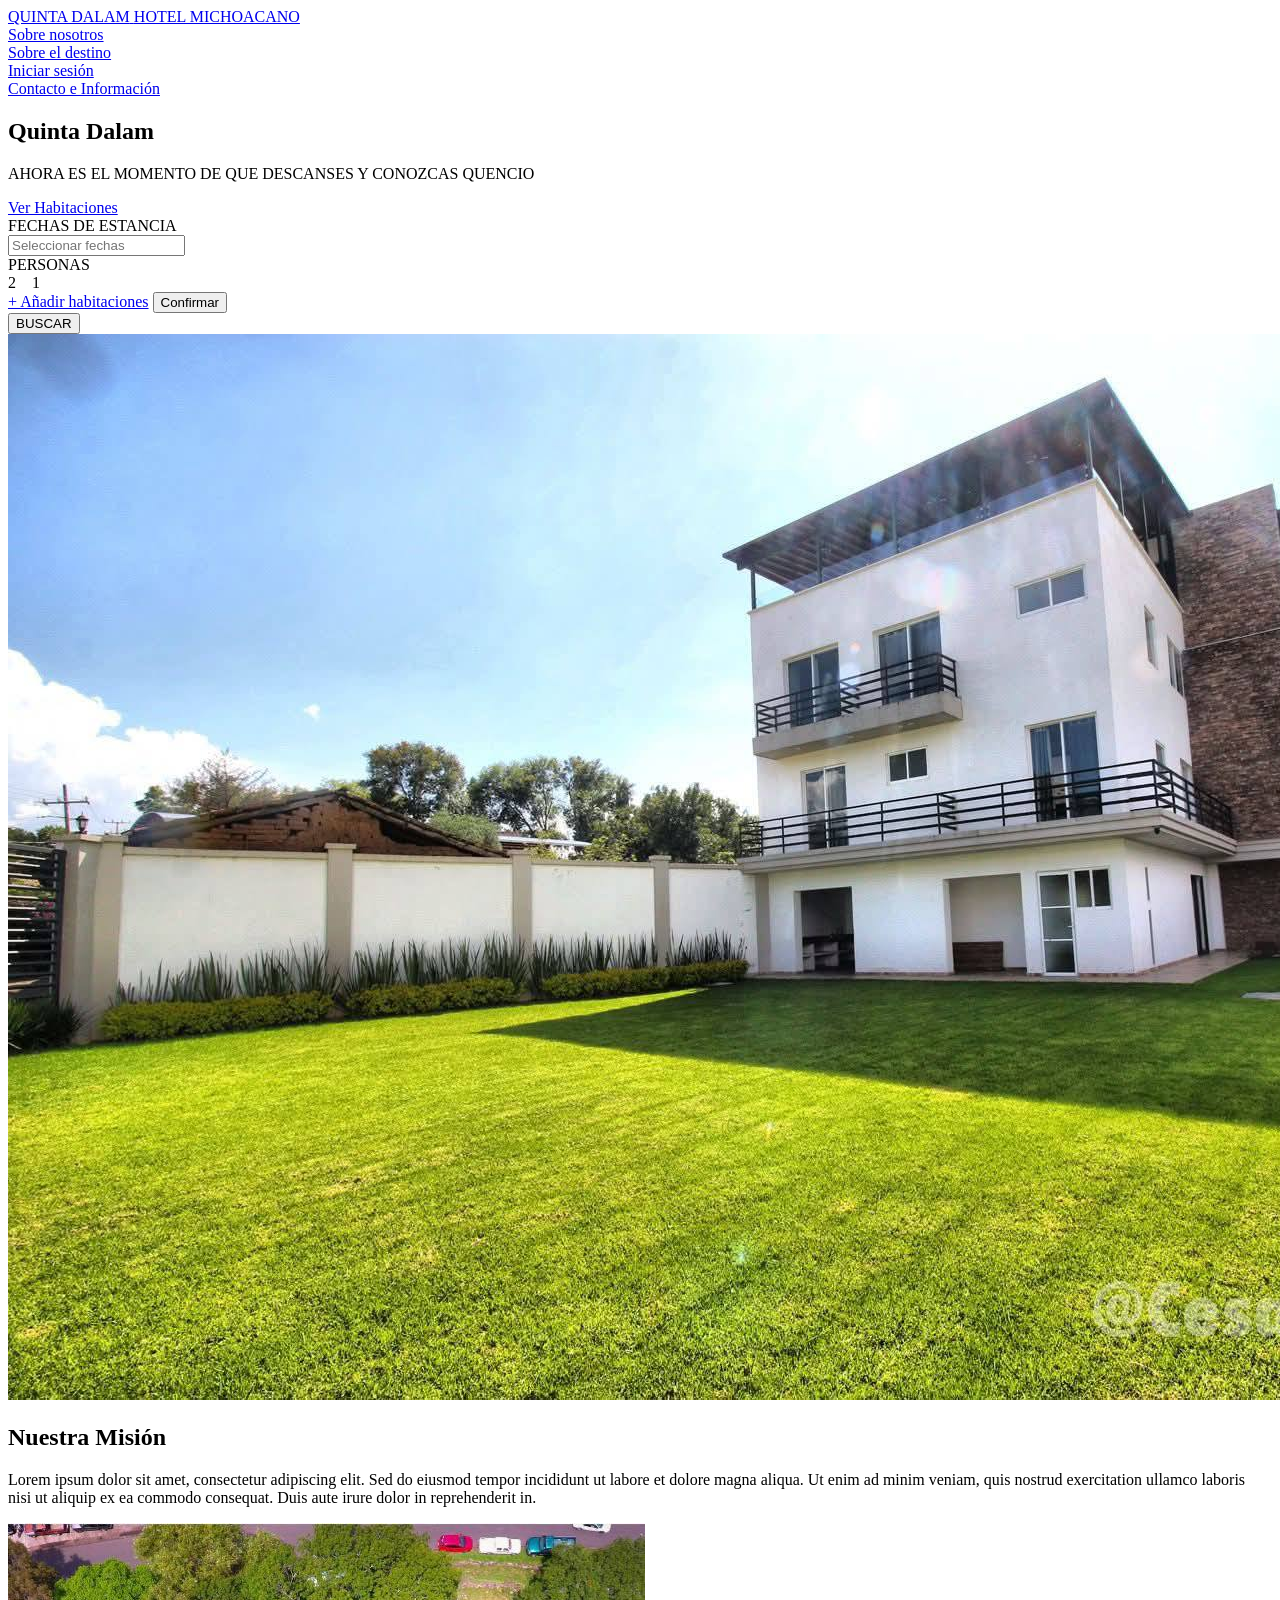
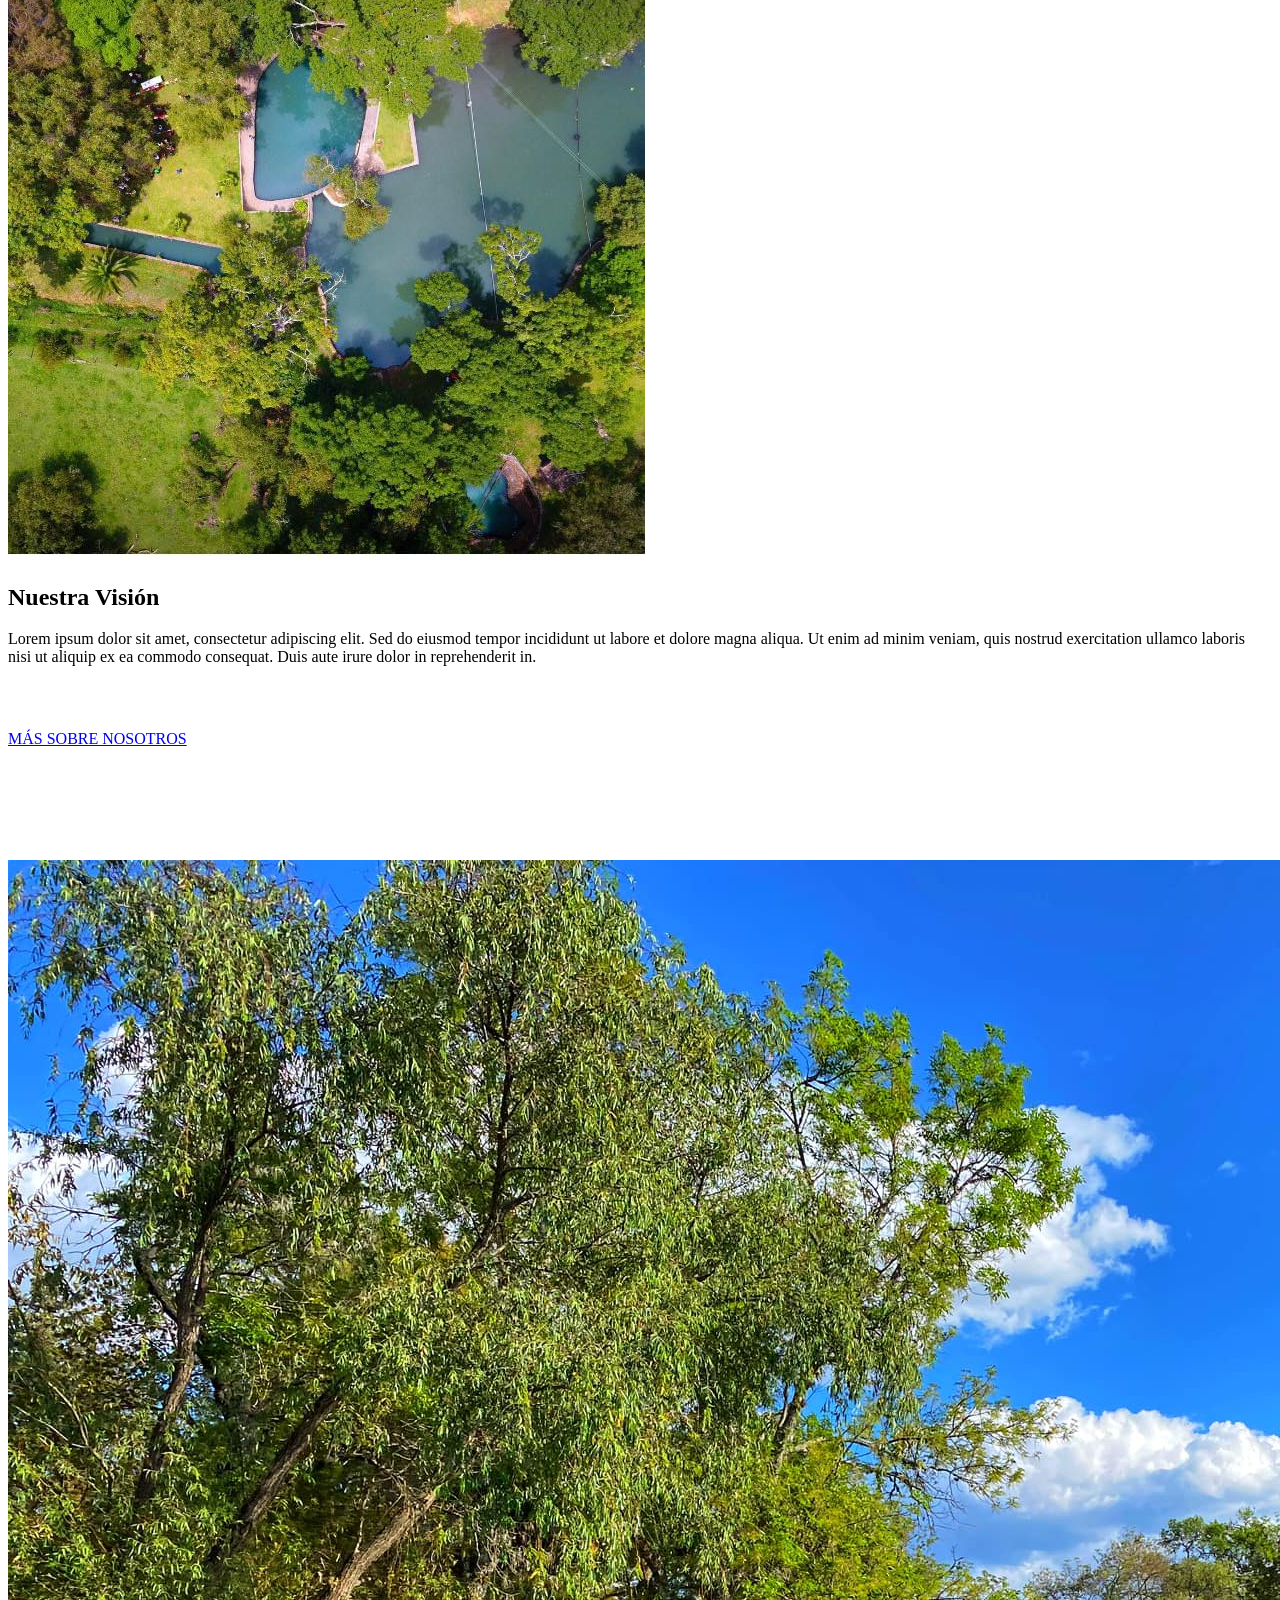
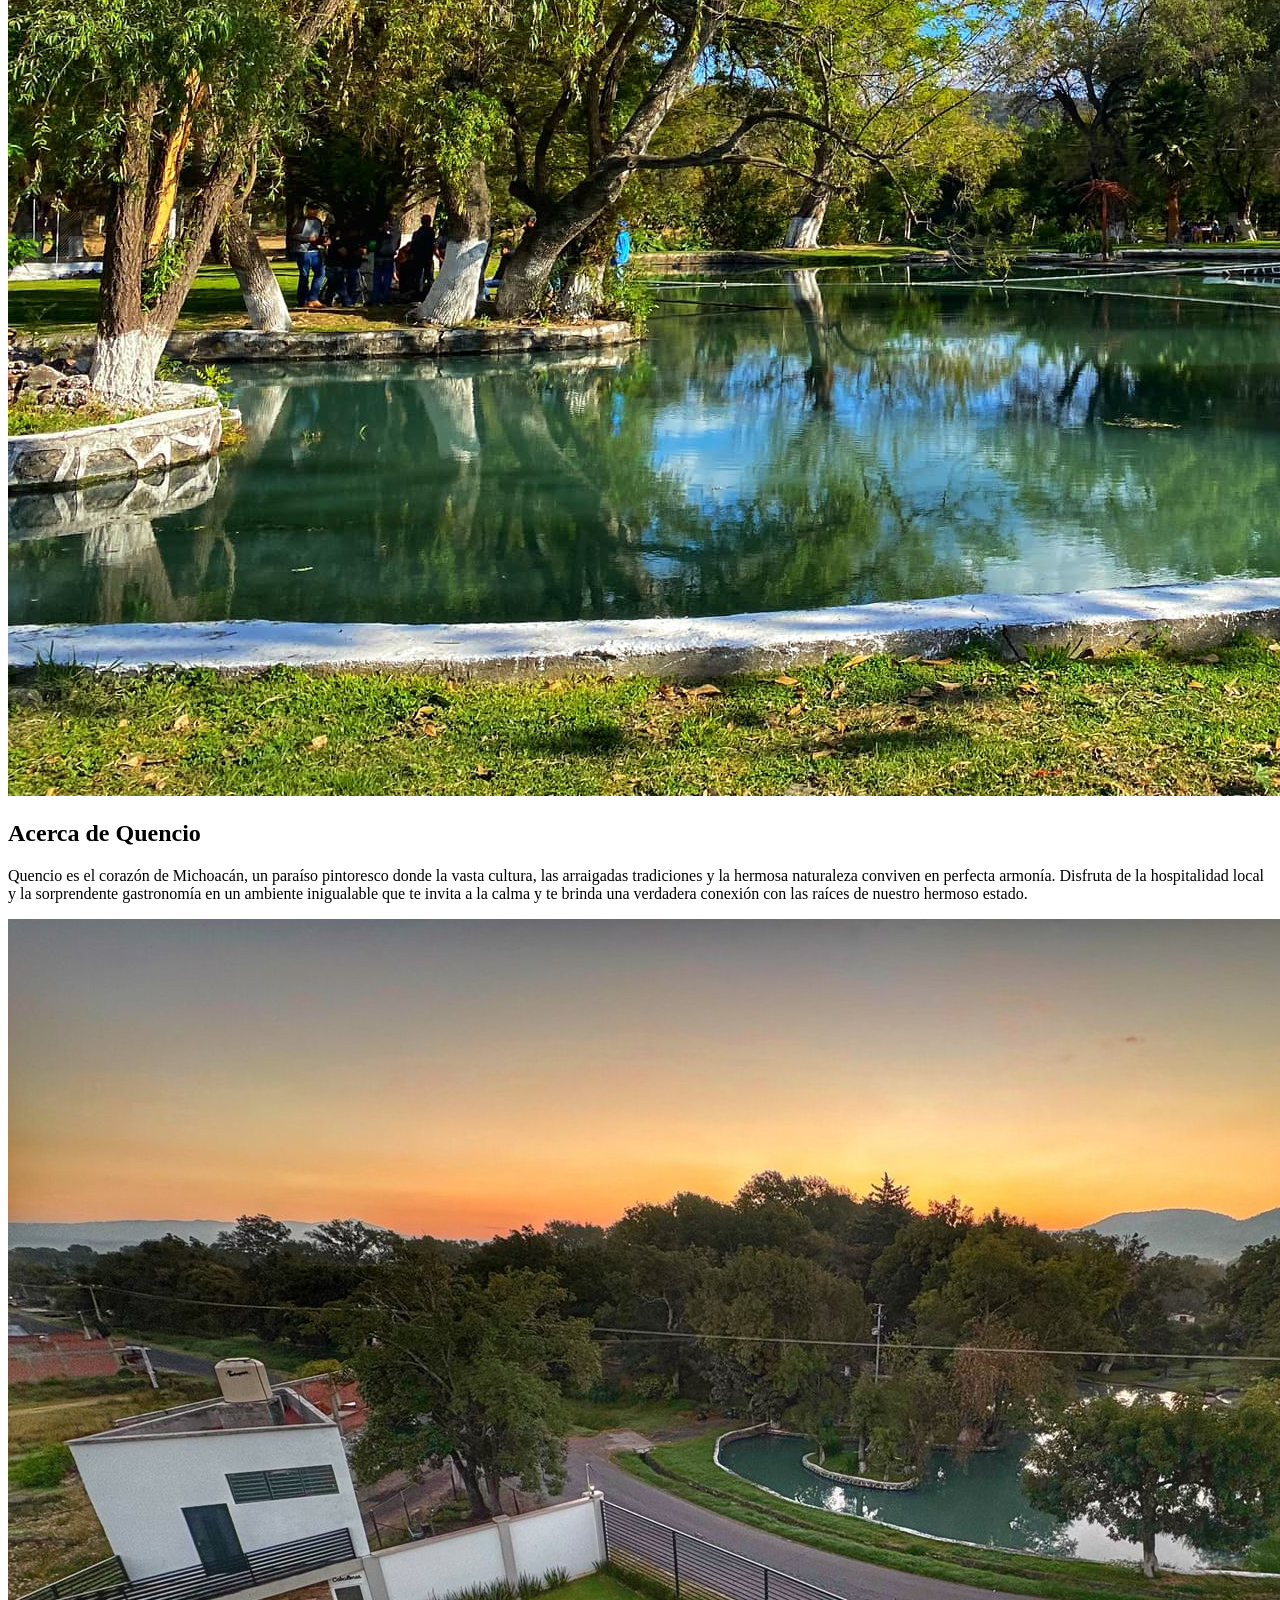
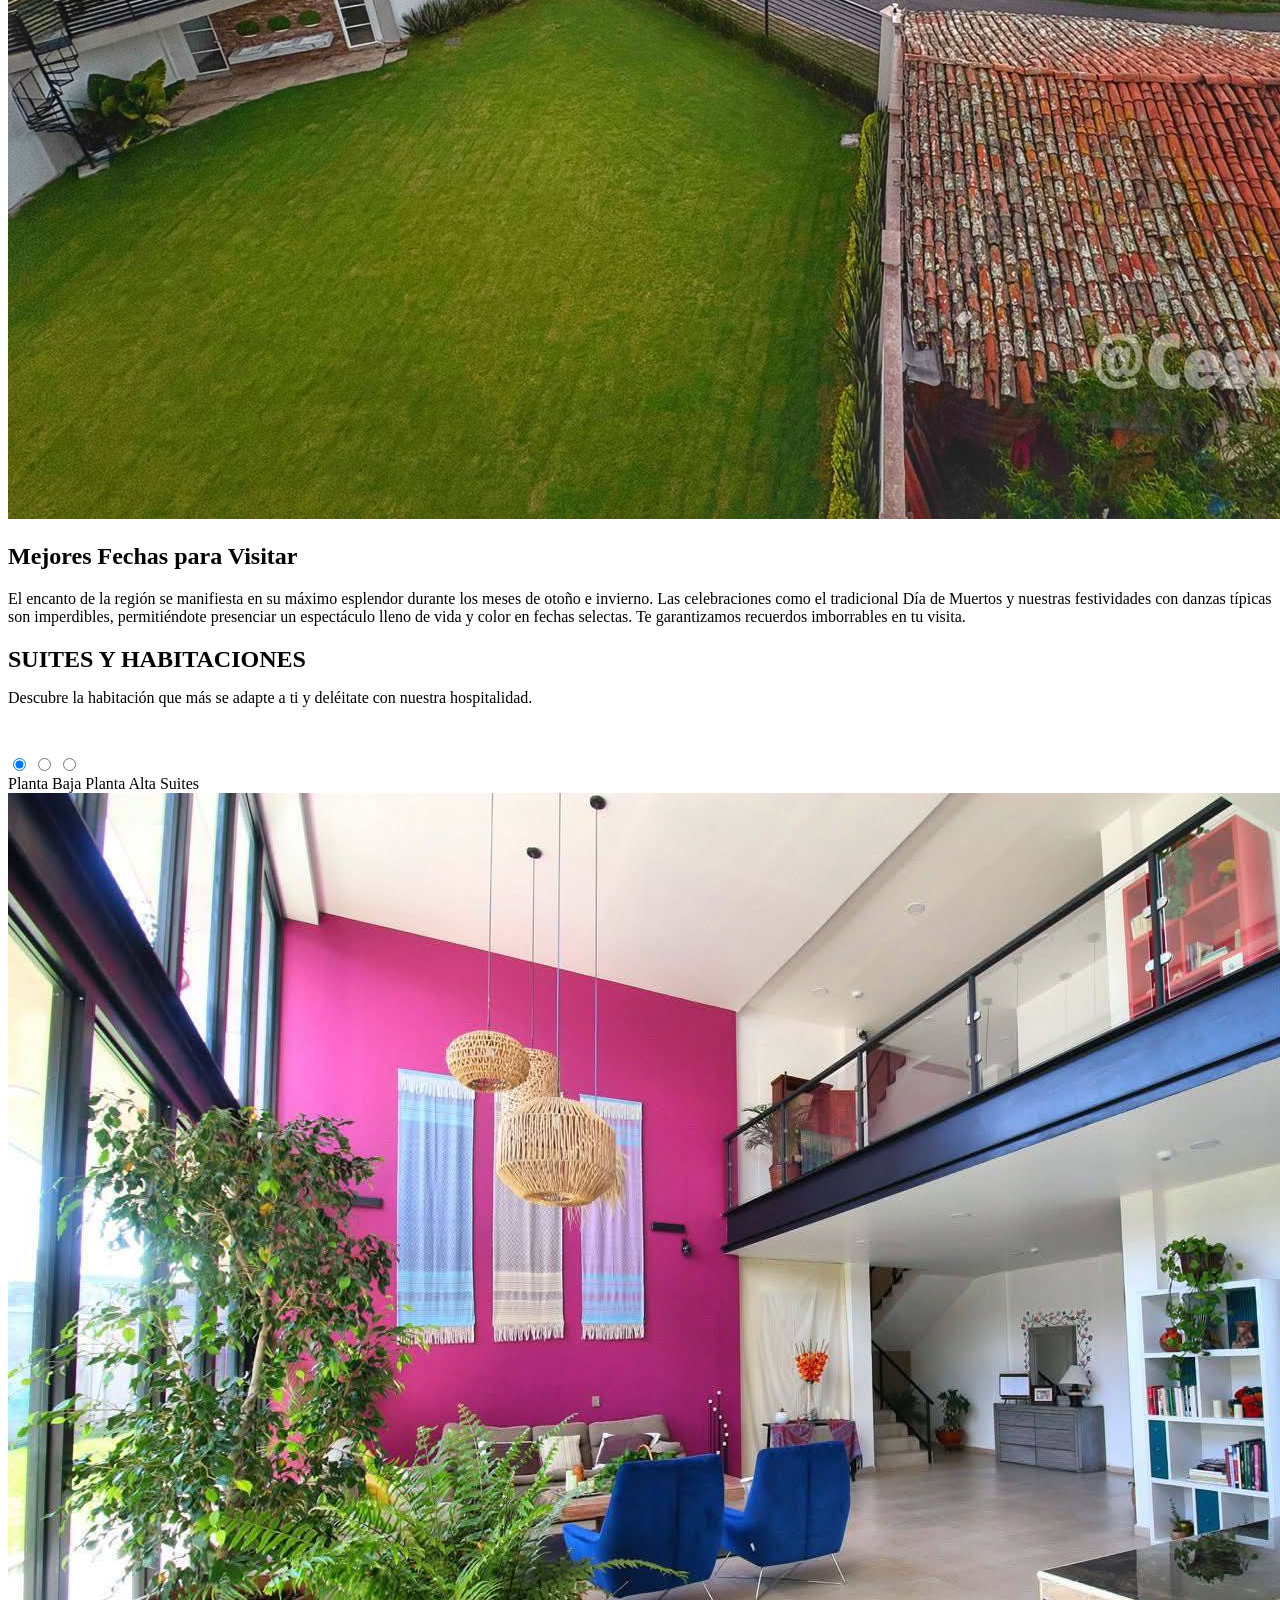
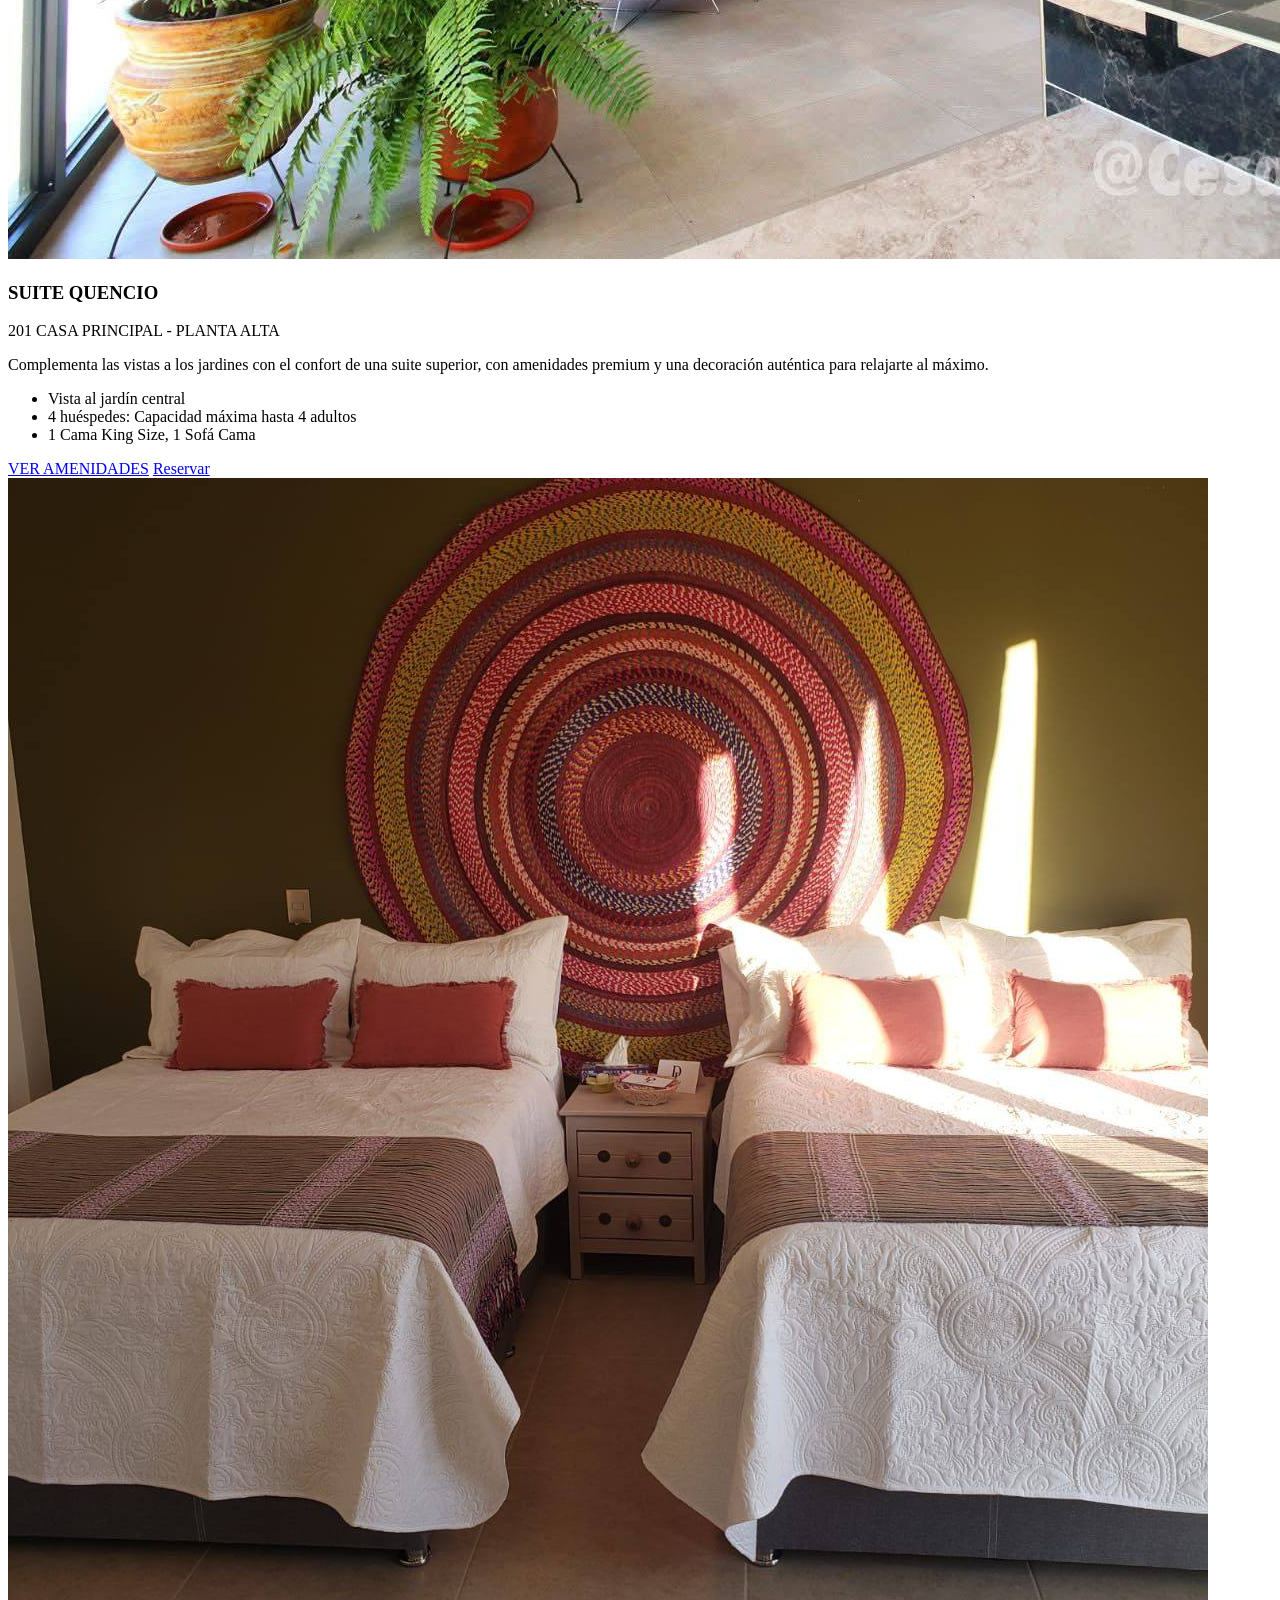
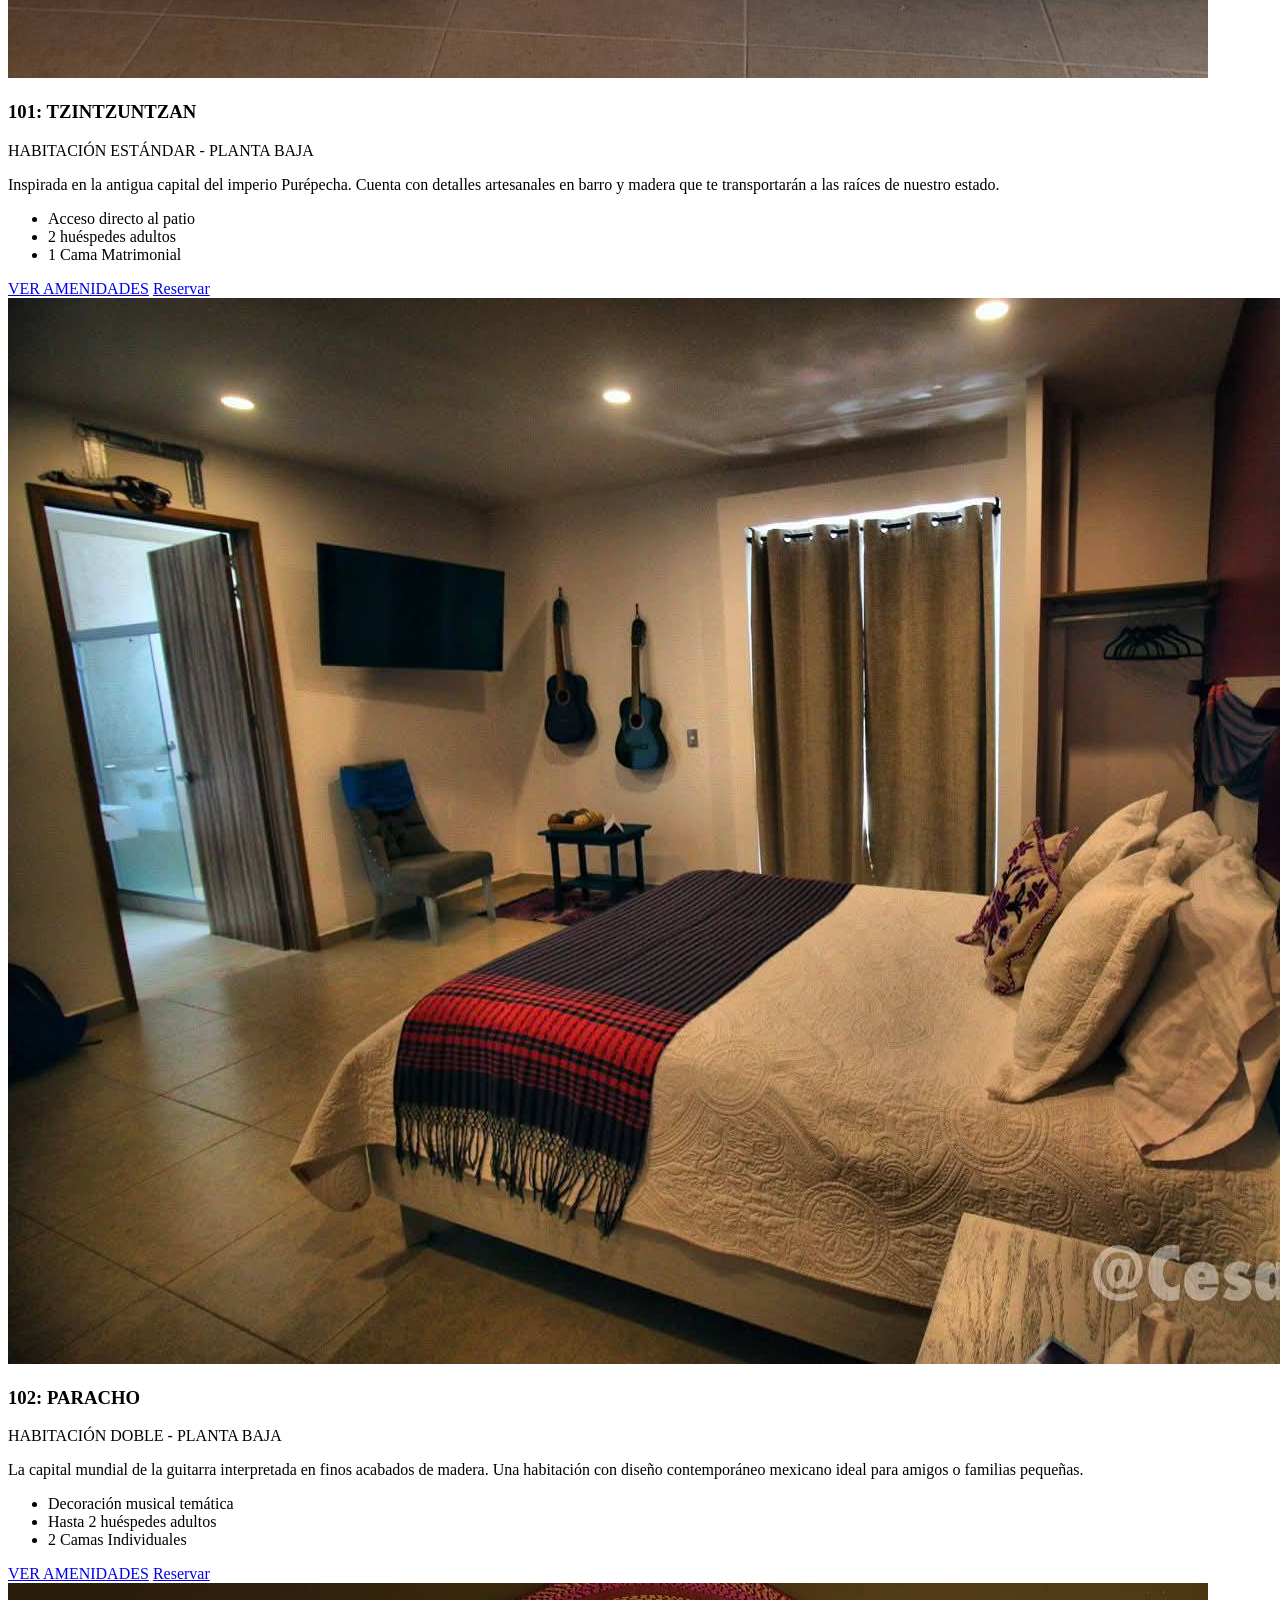
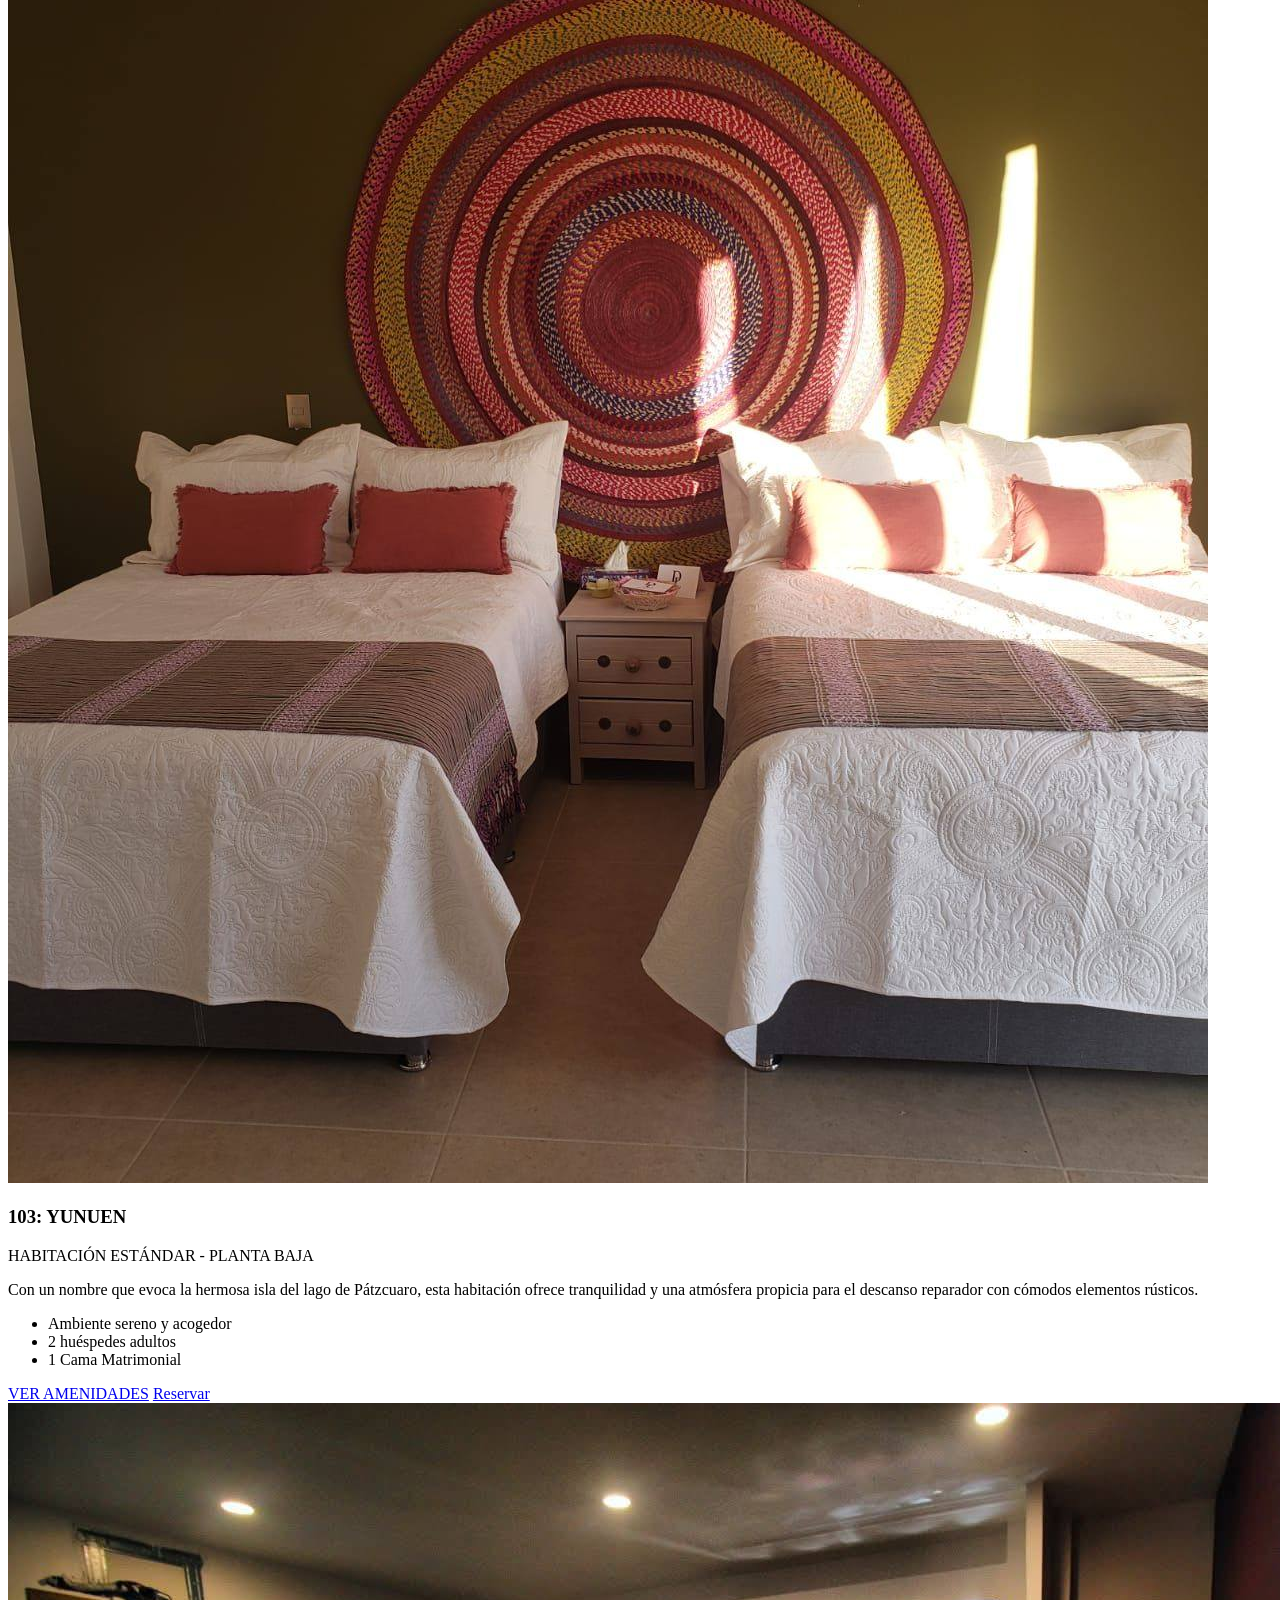
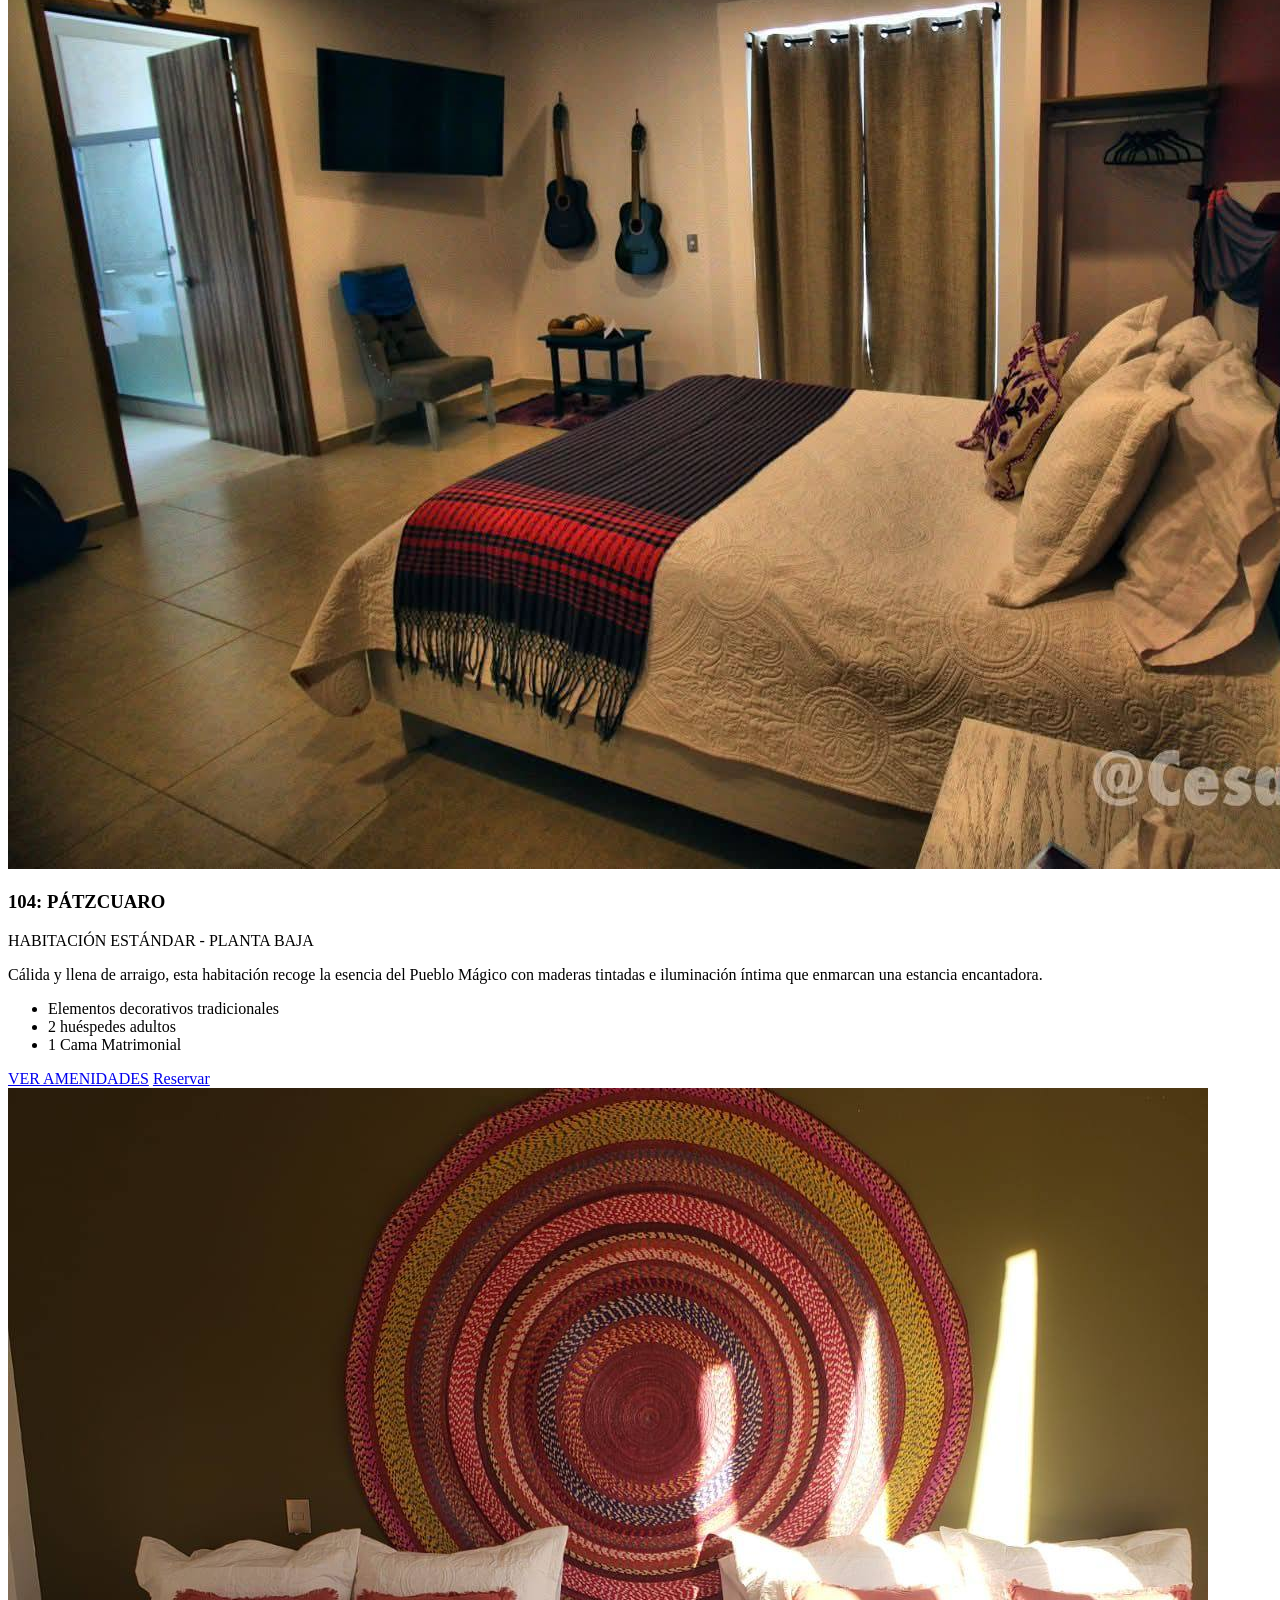
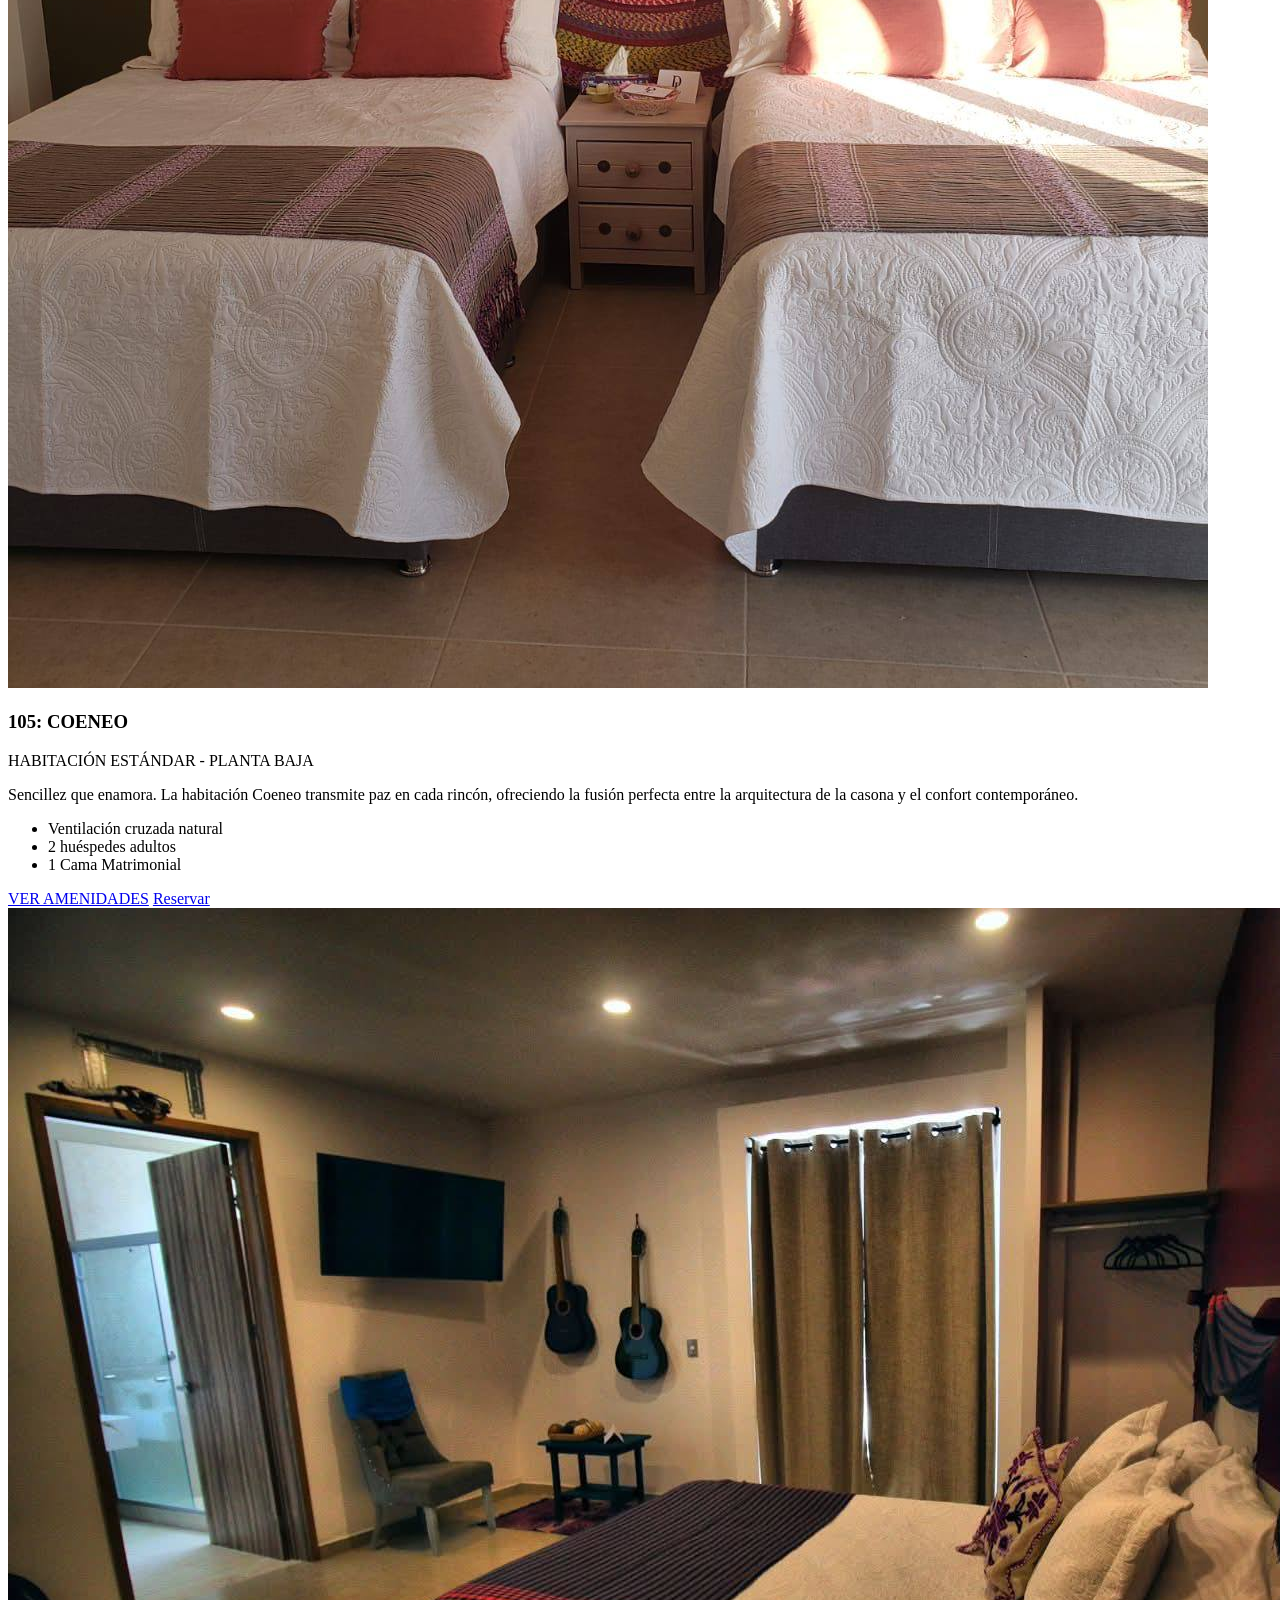
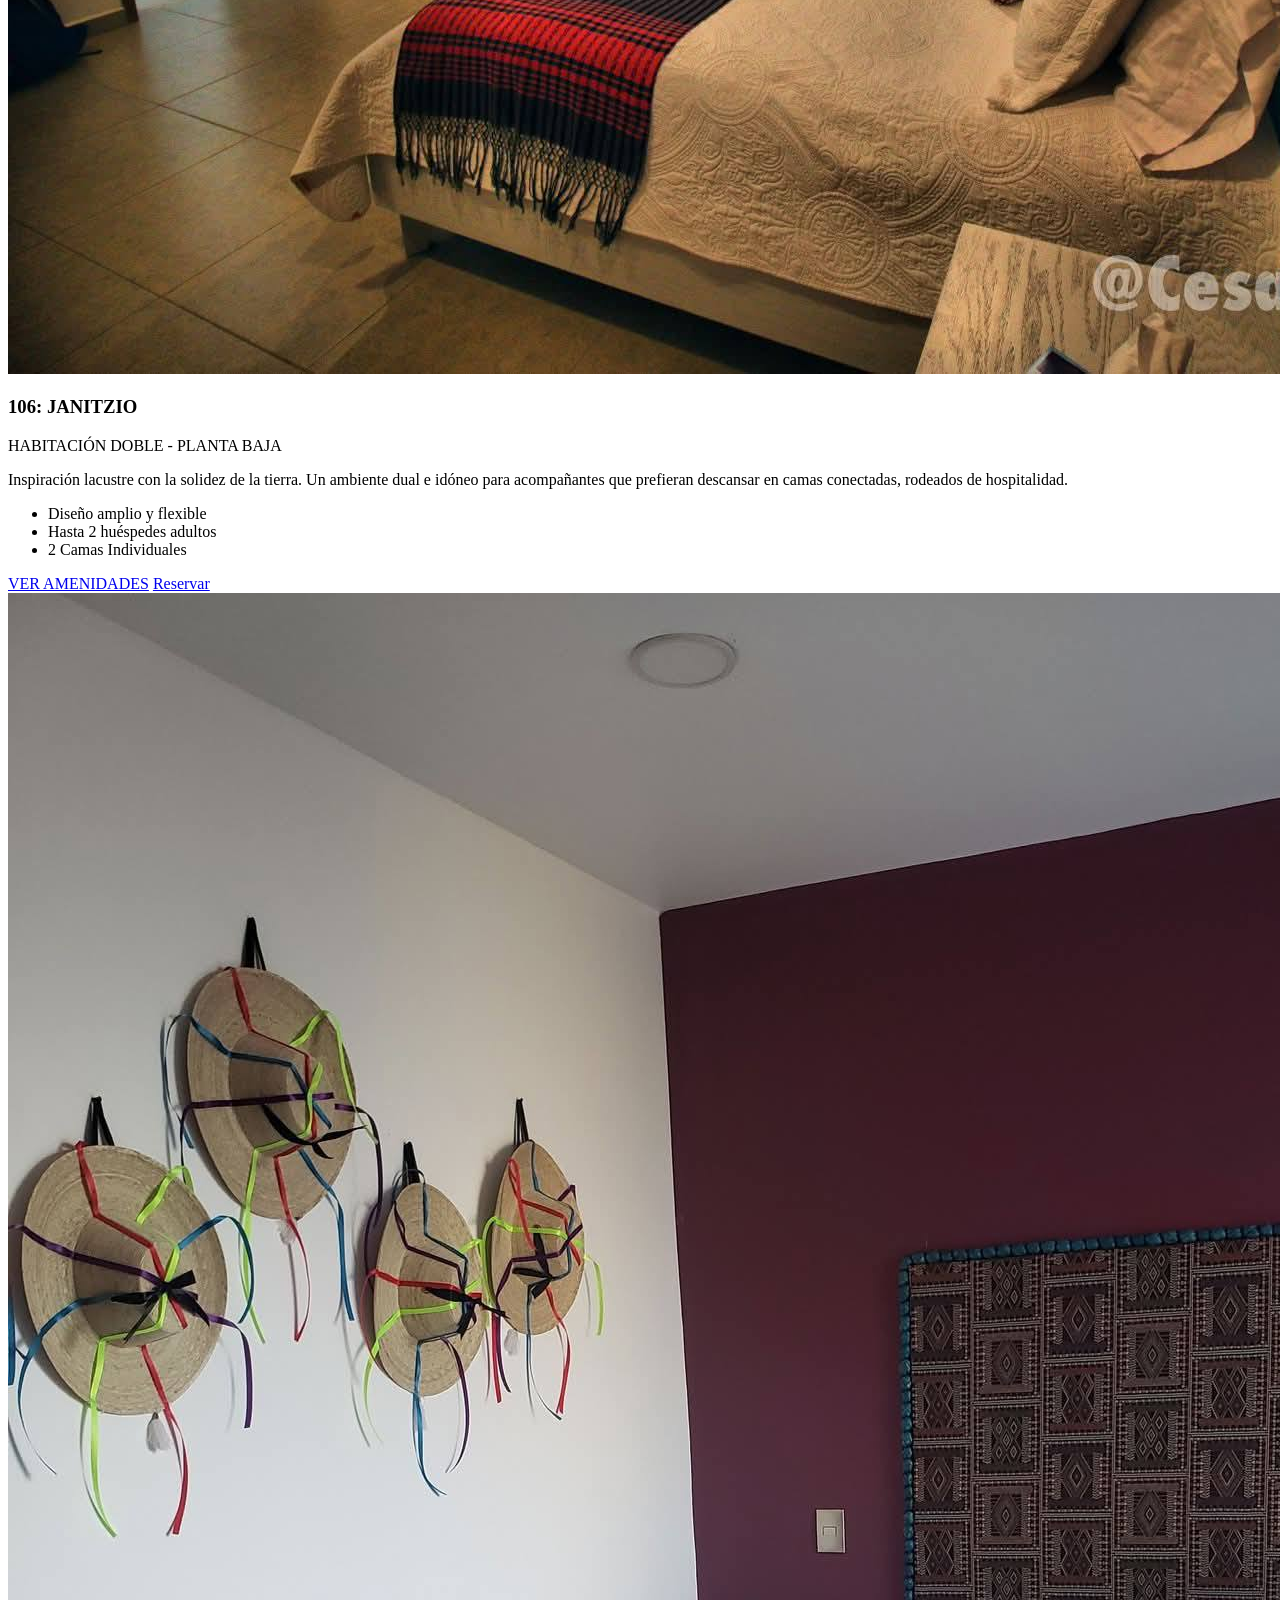
==== commit 74da7cd4: "Login, más funcionalidades y interfaz más comoda" ====
--- a/index.html
+++ b/index.html
@@ -18,7 +18,8 @@
         rel="stylesheet">
 
 
-    <link rel="stylesheet" href="styles/index-styles.css">
+    <link rel="stylesheet" href="estilos/inicio.css">
+    <link rel="stylesheet" href="estilos/modales-habitaciones.css">
 </head>
 
 <body>
@@ -64,10 +65,17 @@
 
                     <div class="separator-md"></div>
 
-                    <a href="#login" class="nav-animado login-link-wrapper" title="Iniciar Sesión">
-                        <i class="fa-regular fa-user"></i>
-                        <span>Iniciar sesión</span>
-                    </a>
+                    <div id="auth-area">
+                        <a href="#" class="nav-animado login-link-wrapper" title="Iniciar Sesión" id="btn-open-login">
+                            <i class="fa-regular fa-user"></i>
+                            <span>Iniciar sesión</span>
+                        </a>
+                        <a href="#" class="nav-animado login-link-wrapper" id="btn-user-menu" style="display:none;"
+                            title="Mi cuenta">
+                            <i class="fa-solid fa-circle-user" style="font-size:1.3rem;"></i>
+                            <span id="welcome-name">¡Bienvenido!</span>
+                        </a>
+                    </div>
 
                     <div class="separator-md"></div>
 
@@ -83,7 +91,6 @@
         <!-- Inicio -->
         <section id="inicio" class="hero-section">
             <div class="hero-content">
-                <p class="hero-subtitle">Descanso y tradición en </p>
                 <h1 class="hero-title">Quinta Dalam</h1>
                 <p class="hero-subtitle">AHORA ES EL MOMENTO DE QUE DESCANSES Y CONOZCAS QUENCIO</p>
 
@@ -320,8 +327,8 @@
                             </ul>
 
                             <div class="x-room-actions">
-                                <a href="habitaciones.html" class="x-link-amenities">VER AMENIDADES</a>
-                                <a href="reservacion.html" class="btn-reservar-x">Reservar</a>
+                                <a href="#" class="x-link-amenities js-qd-amenities" data-qd-room="201" role="button">VER AMENIDADES</a>
+                                <a href="reservacion.html?room=201" class="btn-reservar-x">Reservar</a>
                             </div>
                         </div>
                     </article>
@@ -347,8 +354,8 @@
                             </ul>
 
                             <div class="x-room-actions">
-                                <a href="habitaciones.html" class="x-link-amenities">VER AMENIDADES</a>
-                                <a href="reservacion.html" class="btn-reservar-x">Reservar</a>
+                                <a href="#" class="x-link-amenities js-qd-amenities" data-qd-room="101" role="button">VER AMENIDADES</a>
+                                <a href="reservacion.html?room=101" class="btn-reservar-x">Reservar</a>
                             </div>
                         </div>
                     </article>
@@ -374,8 +381,8 @@
                             </ul>
 
                             <div class="x-room-actions">
-                                <a href="habitaciones.html" class="x-link-amenities">VER AMENIDADES</a>
-                                <a href="reservacion.html" class="btn-reservar-x">Reservar</a>
+                                <a href="#" class="x-link-amenities js-qd-amenities" data-qd-room="102" role="button">VER AMENIDADES</a>
+                                <a href="reservacion.html?room=102" class="btn-reservar-x">Reservar</a>
                             </div>
                         </div>
                     </article>
@@ -402,8 +409,8 @@
                             </ul>
 
                             <div class="x-room-actions">
-                                <a href="habitaciones.html" class="x-link-amenities">VER AMENIDADES</a>
-                                <a href="reservacion.html" class="btn-reservar-x">Reservar</a>
+                                <a href="#" class="x-link-amenities js-qd-amenities" data-qd-room="103" role="button">VER AMENIDADES</a>
+                                <a href="reservacion.html?room=103" class="btn-reservar-x">Reservar</a>
                             </div>
                         </div>
                     </article>
@@ -428,8 +435,8 @@
                             </ul>
 
                             <div class="x-room-actions">
-                                <a href="habitaciones.html" class="x-link-amenities">VER AMENIDADES</a>
-                                <a href="reservacion.html" class="btn-reservar-x">Reservar</a>
+                                <a href="#" class="x-link-amenities js-qd-amenities" data-qd-room="104" role="button">VER AMENIDADES</a>
+                                <a href="reservacion.html?room=104" class="btn-reservar-x">Reservar</a>
                             </div>
                         </div>
                     </article>
@@ -455,8 +462,8 @@
                             </ul>
 
                             <div class="x-room-actions">
-                                <a href="habitaciones.html" class="x-link-amenities">VER AMENIDADES</a>
-                                <a href="reservacion.html" class="btn-reservar-x">Reservar</a>
+                                <a href="#" class="x-link-amenities js-qd-amenities" data-qd-room="105" role="button">VER AMENIDADES</a>
+                                <a href="reservacion.html?room=105" class="btn-reservar-x">Reservar</a>
                             </div>
                         </div>
                     </article>
@@ -482,8 +489,8 @@
                             </ul>
 
                             <div class="x-room-actions">
-                                <a href="habitaciones.html" class="x-link-amenities">VER AMENIDADES</a>
-                                <a href="reservacion.html" class="btn-reservar-x">Reservar</a>
+                                <a href="#" class="x-link-amenities js-qd-amenities" data-qd-room="106" role="button">VER AMENIDADES</a>
+                                <a href="reservacion.html?room=106" class="btn-reservar-x">Reservar</a>
                             </div>
                         </div>
                     </article>
@@ -510,8 +517,8 @@
                             </ul>
 
                             <div class="x-room-actions">
-                                <a href="habitaciones.html" class="x-link-amenities">VER AMENIDADES</a>
-                                <a href="reservacion.html" class="btn-reservar-x">Reservar</a>
+                                <a href="#" class="x-link-amenities js-qd-amenities" data-qd-room="202" role="button">VER AMENIDADES</a>
+                                <a href="reservacion.html?room=202" class="btn-reservar-x">Reservar</a>
                             </div>
                         </div>
                     </article>
@@ -536,8 +543,8 @@
                             </ul>
 
                             <div class="x-room-actions">
-                                <a href="habitaciones.html" class="x-link-amenities">VER AMENIDADES</a>
-                                <a href="reservacion.html" class="btn-reservar-x">Reservar</a>
+                                <a href="#" class="x-link-amenities js-qd-amenities" data-qd-room="203" role="button">VER AMENIDADES</a>
+                                <a href="reservacion.html?room=203" class="btn-reservar-x">Reservar</a>
                             </div>
                         </div>
                     </article>
@@ -562,8 +569,8 @@
                             </ul>
 
                             <div class="x-room-actions">
-                                <a href="habitaciones.html" class="x-link-amenities">VER AMENIDADES</a>
-                                <a href="reservacion.html" class="btn-reservar-x">Reservar</a>
+                                <a href="#" class="x-link-amenities js-qd-amenities" data-qd-room="204" role="button">VER AMENIDADES</a>
+                                <a href="reservacion.html?room=204" class="btn-reservar-x">Reservar</a>
                             </div>
                         </div>
                     </article>
@@ -588,8 +595,8 @@
                             </ul>
 
                             <div class="x-room-actions">
-                                <a href="habitaciones.html" class="x-link-amenities">VER AMENIDADES</a>
-                                <a href="reservacion.html" class="btn-reservar-x">Reservar</a>
+                                <a href="#" class="x-link-amenities js-qd-amenities" data-qd-room="205" role="button">VER AMENIDADES</a>
+                                <a href="reservacion.html?room=205" class="btn-reservar-x">Reservar</a>
                             </div>
                         </div>
                     </article>
@@ -613,8 +620,8 @@
                             </ul>
 
                             <div class="x-room-actions">
-                                <a href="habitaciones.html" class="x-link-amenities">VER AMENIDADES</a>
-                                <a href="reservacion.html" class="btn-reservar-x">Reservar</a>
+                                <a href="#" class="x-link-amenities js-qd-amenities" data-qd-room="206" role="button">VER AMENIDADES</a>
+                                <a href="reservacion.html?room=206" class="btn-reservar-x">Reservar</a>
                             </div>
                         </div>
                     </article>
@@ -640,8 +647,8 @@
                             </ul>
 
                             <div class="x-room-actions">
-                                <a href="habitaciones.html" class="x-link-amenities">VER AMENIDADES</a>
-                                <a href="reservacion.html" class="btn-reservar-x">Reservar</a>
+                                <a href="#" class="x-link-amenities js-qd-amenities" data-qd-room="207" role="button">VER AMENIDADES</a>
+                                <a href="reservacion.html?room=207" class="btn-reservar-x">Reservar</a>
                             </div>
                         </div>
                     </article>
@@ -756,10 +763,163 @@
             </div>
         </div>
     </footer>
+
+    <!-- Modal de Login / Registro -->
+    <div class="auth-overlay" id="auth-overlay">
+        <div class="auth-modal">
+            <button type="button" class="auth-close" id="auth-close"><i class="fa-solid fa-xmark"></i></button>
+
+            <div class="auth-panel" id="panel-login">
+                <div class="auth-header">
+                    <i class="fa-solid fa-hotel" style="font-size:2rem; color:var(--color-brand);"></i>
+                    <h2>Iniciar Sesión</h2>
+                    <p>Accede a tu cuenta de Quinta Dalam</p>
+                </div>
+                <form id="form-login" class="auth-form">
+                    <div class="auth-field">
+                        <label for="login-email">Correo electrónico</label>
+                        <input type="email" id="login-email" required placeholder="tu@correo.com">
+                    </div>
+                    <div class="auth-field">
+                        <label for="login-pass">Contraseña</label>
+                        <input type="password" id="login-pass" required placeholder="Tu contraseña" minlength="4">
+                    </div>
+                    <p class="auth-error" id="login-error" style="display:none;"></p>
+                    <button type="submit" class="btn-auth-submit">INICIAR SESIÓN</button>
+                </form>
+                <p class="auth-switch">¿No tienes cuenta? <a href="#" id="show-register">Regístrate aquí</a></p>
+            </div>
+
+            <div class="auth-panel" id="panel-register" style="display:none;">
+                <div class="auth-header">
+                    <i class="fa-solid fa-user-plus" style="font-size:2rem; color:var(--color-brand);"></i>
+                    <h2>Crear Cuenta</h2>
+                    <p>Regístrate para reservar más rápido</p>
+                </div>
+                <form id="form-register" class="auth-form">
+                    <div class="auth-field">
+                        <label for="reg-nombre">Nombre(s)</label>
+                        <input type="text" id="reg-nombre" required placeholder="Tu nombre">
+                    </div>
+                    <div class="auth-field-row">
+                        <div class="auth-field">
+                            <label for="reg-ap-paterno">Apellido Paterno</label>
+                            <input type="text" id="reg-ap-paterno" required placeholder="Paterno">
+                        </div>
+                        <div class="auth-field">
+                            <label for="reg-ap-materno">Apellido Materno</label>
+                            <input type="text" id="reg-ap-materno" required placeholder="Materno">
+                        </div>
+                    </div>
+                    <div class="auth-field">
+                        <label for="reg-dob">Fecha de Nacimiento</label>
+                        <input type="date" id="reg-dob" required>
+                    </div>
+                    <div class="auth-field">
+                        <label for="reg-email">Correo electrónico</label>
+                        <input type="email" id="reg-email" required placeholder="tu@correo.com">
+                    </div>
+                    <div class="auth-field">
+                        <label for="reg-phone">Teléfono</label>
+                        <input type="tel" id="reg-phone" required placeholder="10 dígitos" pattern="[0-9]{10}">
+                    </div>
+                    <div class="auth-field">
+                        <label for="reg-pass">Contraseña</label>
+                        <input type="password" id="reg-pass" required placeholder="Mínimo 4 caracteres" minlength="4">
+                    </div>
+                    <p class="auth-error" id="reg-error" style="display:none;"></p>
+                    <button type="submit" class="btn-auth-submit">CREAR CUENTA</button>
+                </form>
+                <p class="auth-switch">¿Ya tienes cuenta? <a href="#" id="show-login">Inicia sesión</a></p>
+            </div>
+        </div>
+    </div>
+
+    <!-- Sidebar de Usuario -->
+    <div class="user-sidebar-overlay" id="user-sidebar-overlay">
+        <div class="user-sidebar" id="user-sidebar">
+            <div class="sidebar-header">
+                <div class="sidebar-user-info">
+                    <i class="fa-solid fa-circle-user" style="font-size:2.5rem; color:var(--color-secondary);"></i>
+                    <div>
+                        <h3 id="sidebar-user-name">Usuario</h3>
+                        <p id="sidebar-user-email">correo@email.com</p>
+                    </div>
+                </div>
+                <button type="button" class="sidebar-close" id="sidebar-close"><i class="fa-solid fa-xmark"></i></button>
+            </div>
+
+            <nav class="sidebar-nav">
+                <a href="#" class="sidebar-link" id="sidebar-reservas">
+                    <i class="fa-solid fa-calendar-check"></i> Mis Reservas
+                </a>
+                <a href="#" class="sidebar-link" id="sidebar-perfil">
+                    <i class="fa-solid fa-user-gear"></i> Editar Perfil
+                </a>
+                <a href="#" class="sidebar-link sidebar-logout" id="sidebar-logout">
+                    <i class="fa-solid fa-right-from-bracket"></i> Cerrar Sesión
+                </a>
+            </nav>
+
+            <div class="sidebar-reservas-panel" id="sidebar-reservas-panel" style="display:none;">
+                <h4><i class="fa-solid fa-bed"></i> Reserva Actual</h4>
+                <div id="reserva-actual-content">
+                    <p class="no-reserva">No tienes una reserva activa.</p>
+                </div>
+                <hr style="border:1px solid #e6dfd5; margin:1.5rem 0;">
+                <h4><i class="fa-solid fa-clock-rotate-left"></i> Historial de Reservaciones</h4>
+                <div id="historial-reservas">
+                    <p class="no-reserva">Aún no tienes reservaciones pasadas.</p>
+                </div>
+            </div>
+
+            <div class="sidebar-perfil-panel" id="sidebar-perfil-panel" style="display:none;">
+                <h4><i class="fa-solid fa-user-pen"></i> Editar Perfil</h4>
+                <form id="form-edit-profile" class="sidebar-form">
+                    <div class="sidebar-field">
+                        <label for="edit-nombre">Nombre(s)</label>
+                        <input type="text" id="edit-nombre" required>
+                    </div>
+                    <div class="sidebar-field-row">
+                        <div class="sidebar-field">
+                            <label for="edit-paterno">Ap. Paterno</label>
+                            <input type="text" id="edit-paterno" required>
+                        </div>
+                        <div class="sidebar-field">
+                            <label for="edit-materno">Ap. Materno</label>
+                            <input type="text" id="edit-materno" required>
+                        </div>
+                    </div>
+                    <div class="sidebar-field">
+                        <label for="edit-email">Correo Electrónico</label>
+                        <input type="email" id="edit-email" required>
+                    </div>
+                    <div class="sidebar-field">
+                        <label for="edit-phone">Teléfono</label>
+                        <input type="tel" id="edit-phone" pattern="[0-9]{10}" required>
+                    </div>
+                    <div class="sidebar-field">
+                        <label for="edit-direccion">Dirección</label>
+                        <textarea id="edit-direccion" rows="2" placeholder="Calle, Num, Col, Ciudad, CP"></textarea>
+                    </div>
+                    <div class="sidebar-field">
+                        <label for="edit-pass">Nueva Contraseña (opcional)</label>
+                        <input type="password" id="edit-pass" placeholder="Dejar en blanco para no cambiar">
+                    </div>
+                    <p class="sidebar-success" id="edit-profile-success" style="display:none;">¡Perfil actualizado!</p>
+                    <button type="submit" class="btn-sidebar-submit">GUARDAR CAMBIOS</button>
+                </form>
+            </div>
+        </div>
+    </div>
+
     <script src="https://cdn.jsdelivr.net/npm/flatpickr"></script>
     <script src="https://npmcdn.com/flatpickr/dist/l10n/es.js"></script>
 
-    <script src="scripts/reservas.js"></script>
+    <script src="js/busqueda-reservas.js"></script>
+    <script src="js/catalogo-habitaciones.js"></script>
+    <script src="js/modales-habitaciones.js"></script>
+    <script src="js/autenticacion.js"></script>
 </body>
 
 </html>
